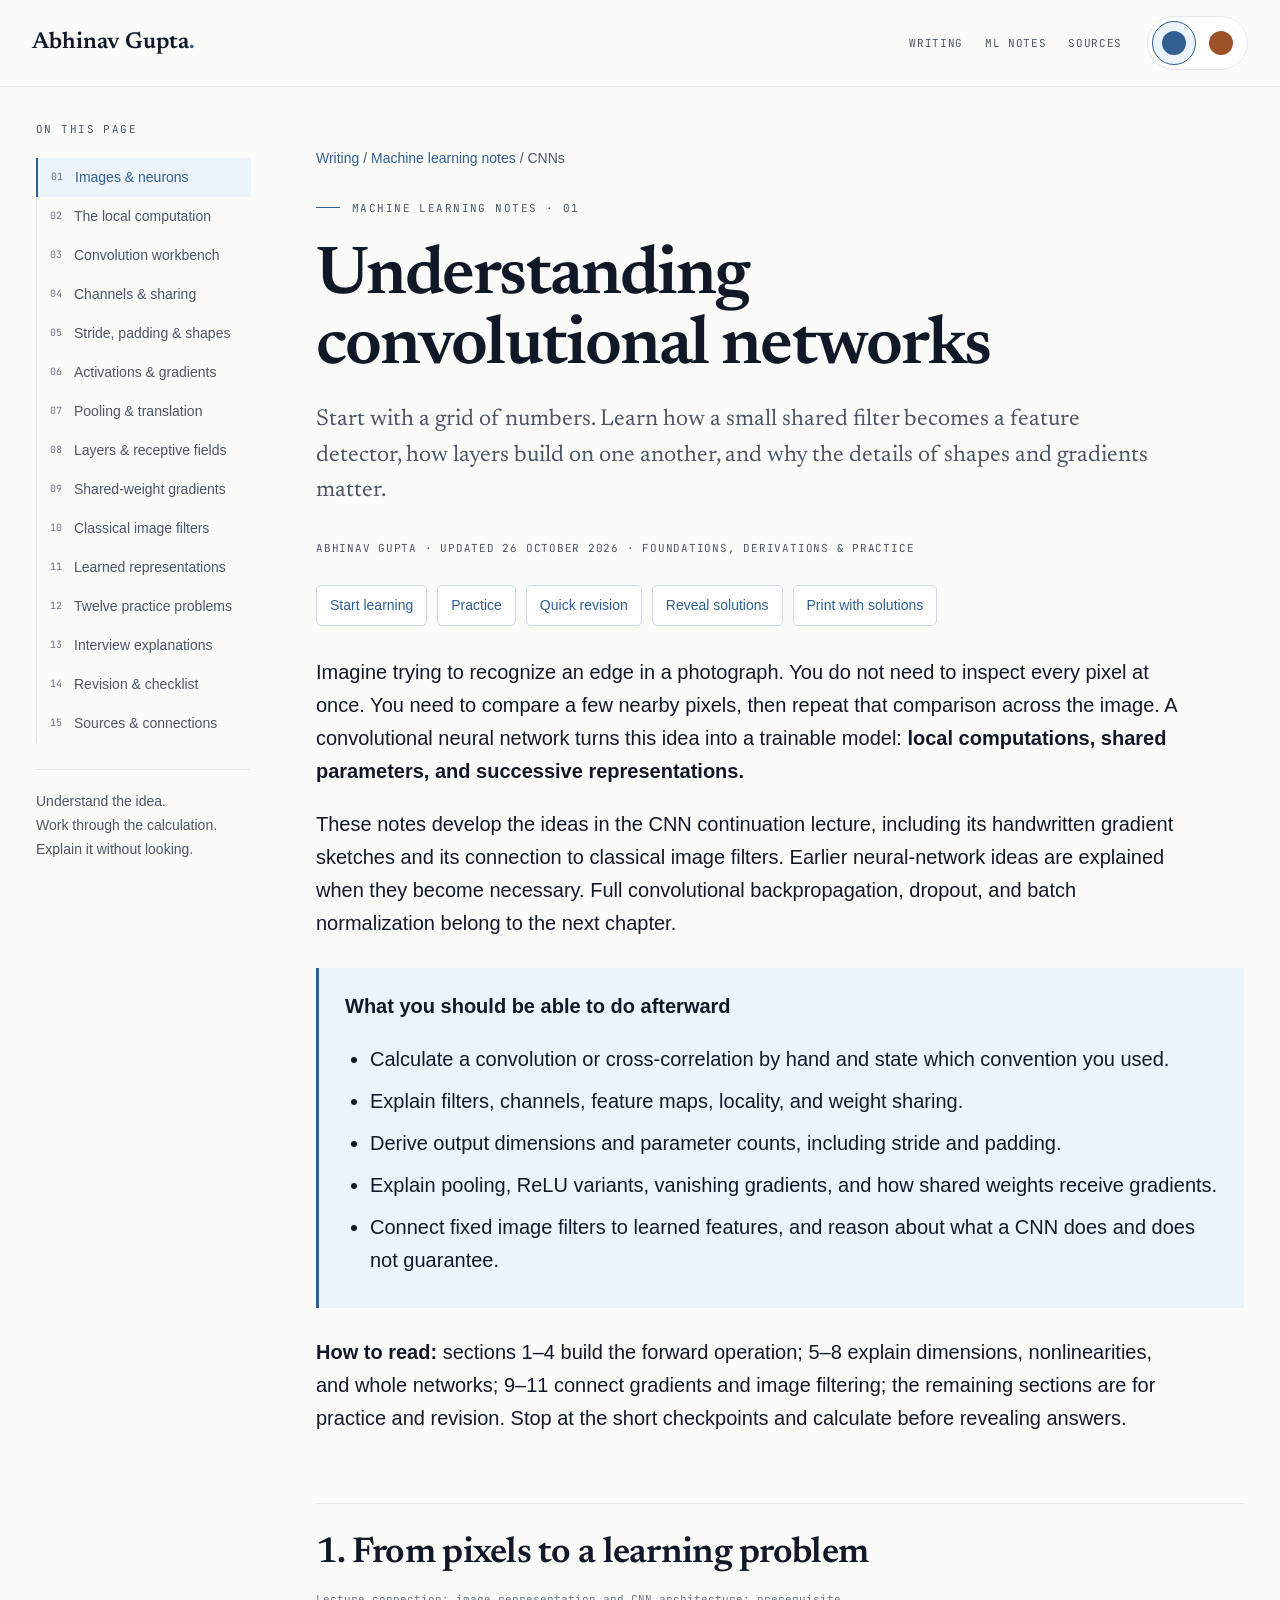
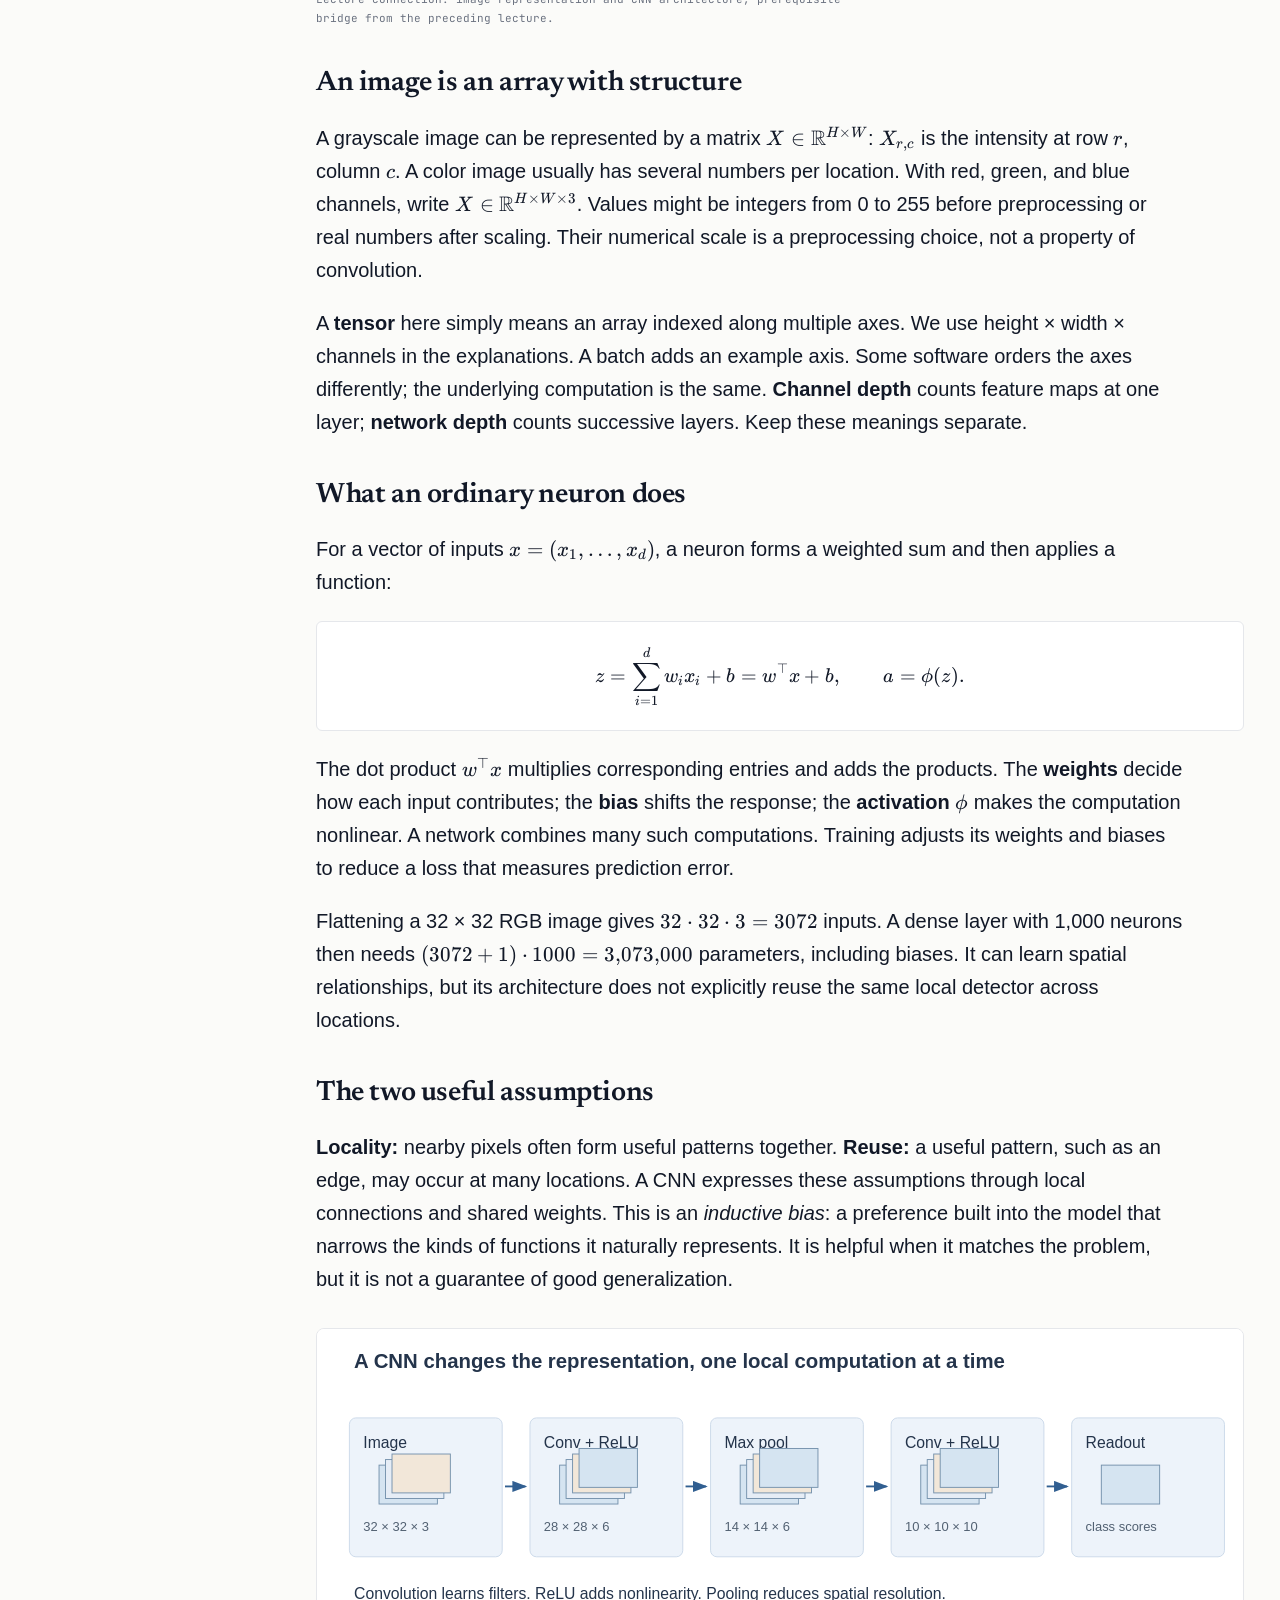
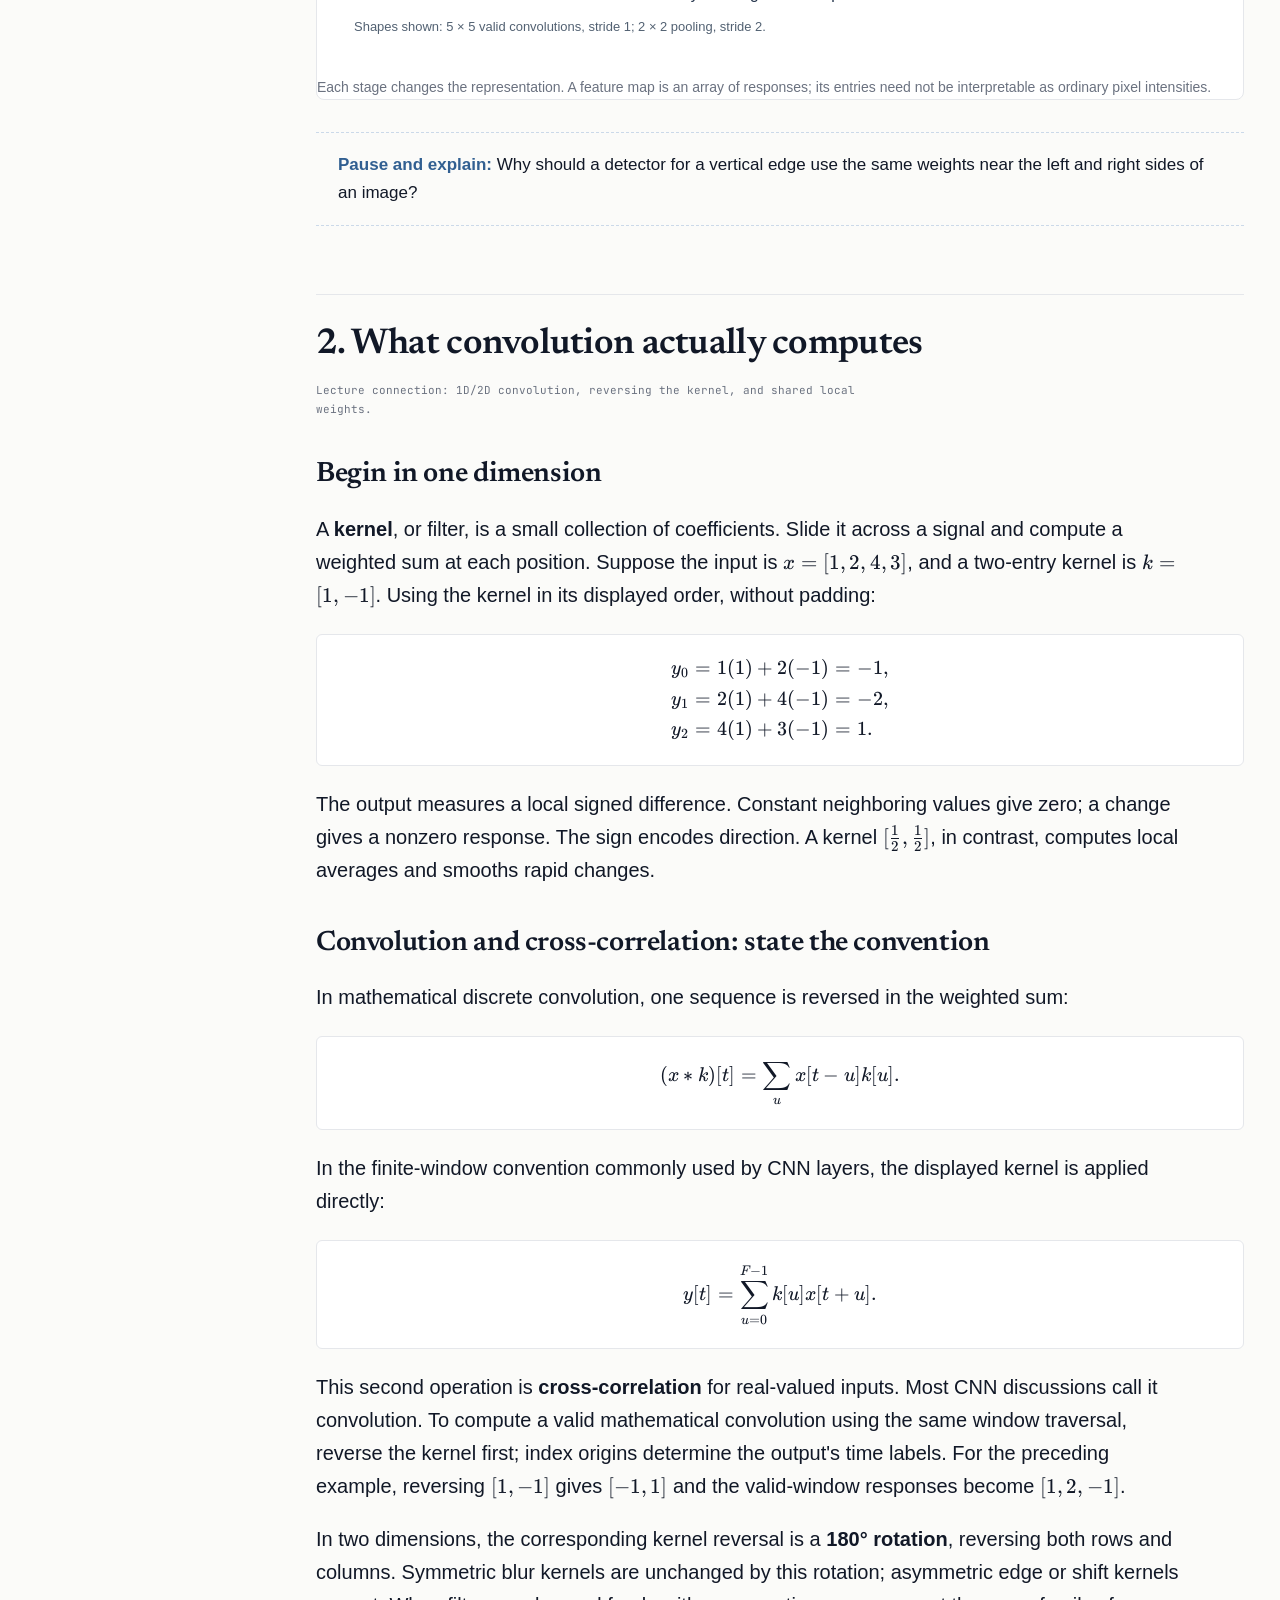
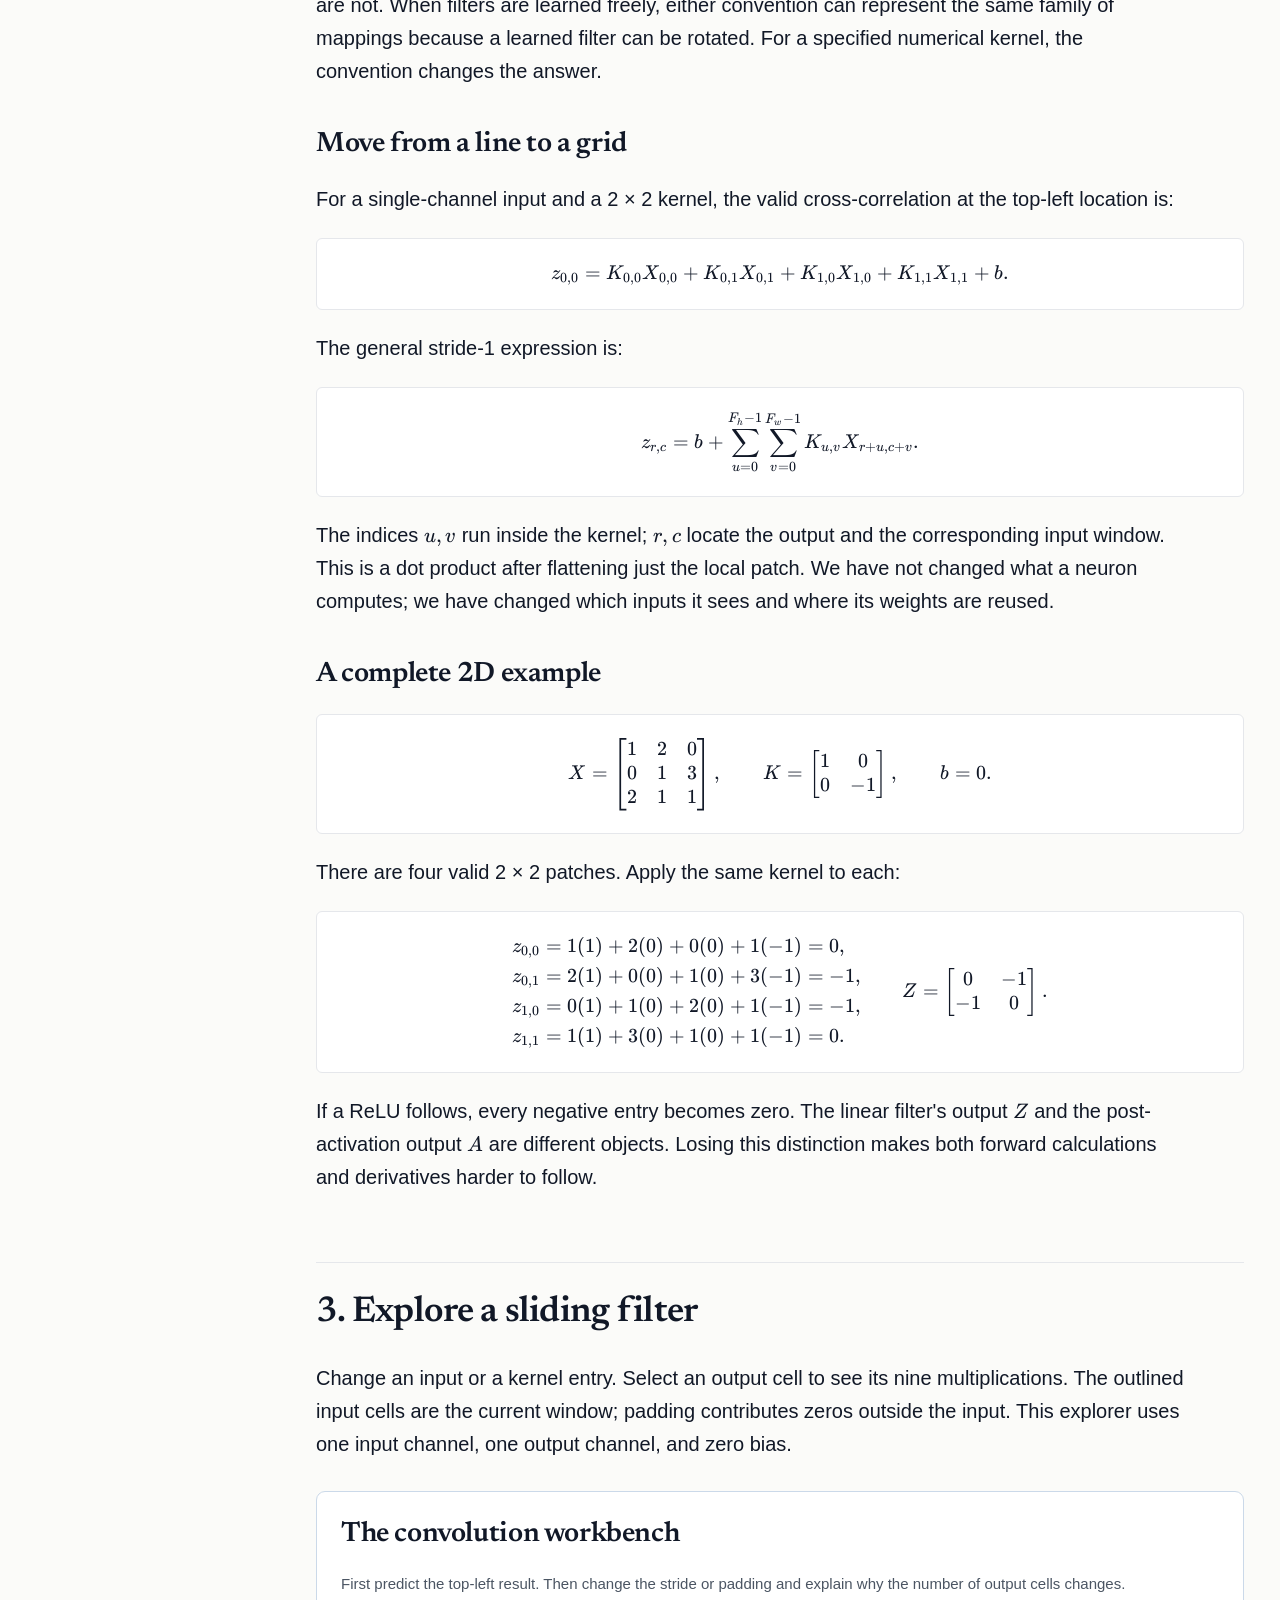
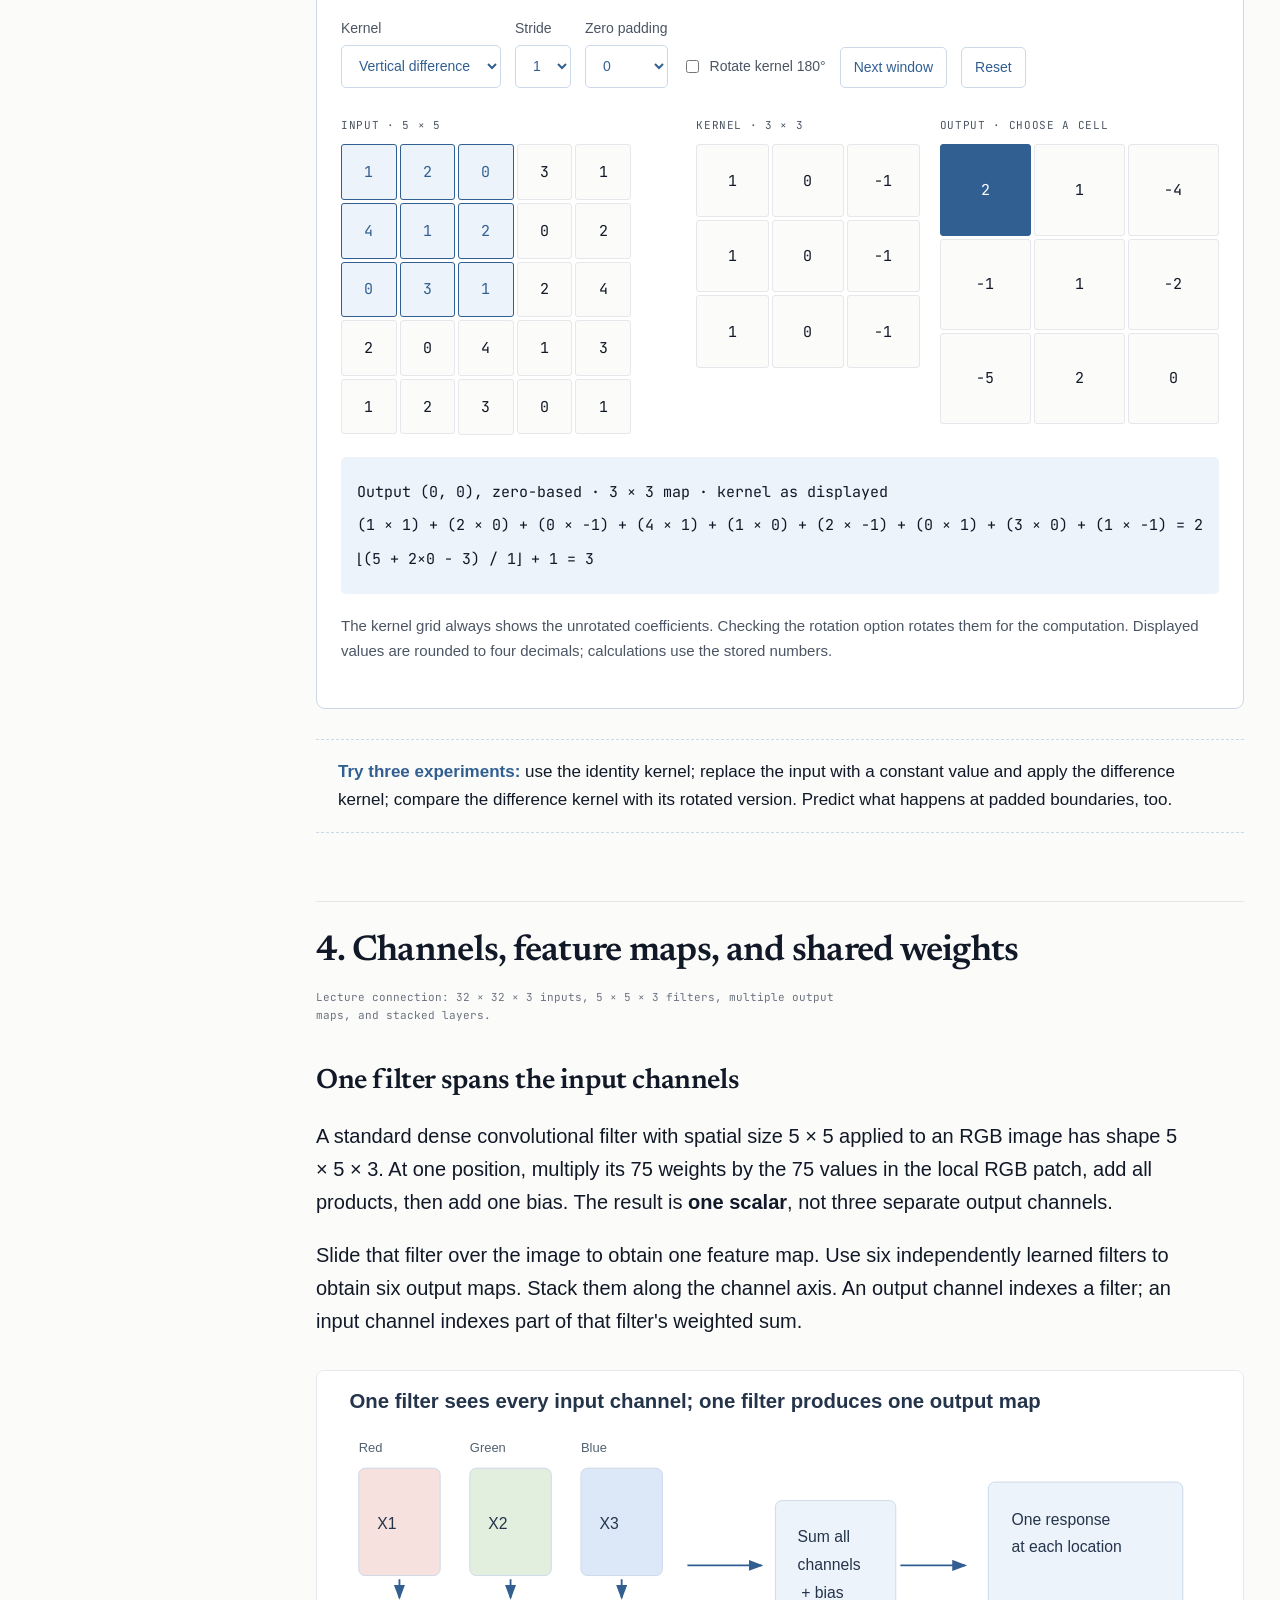
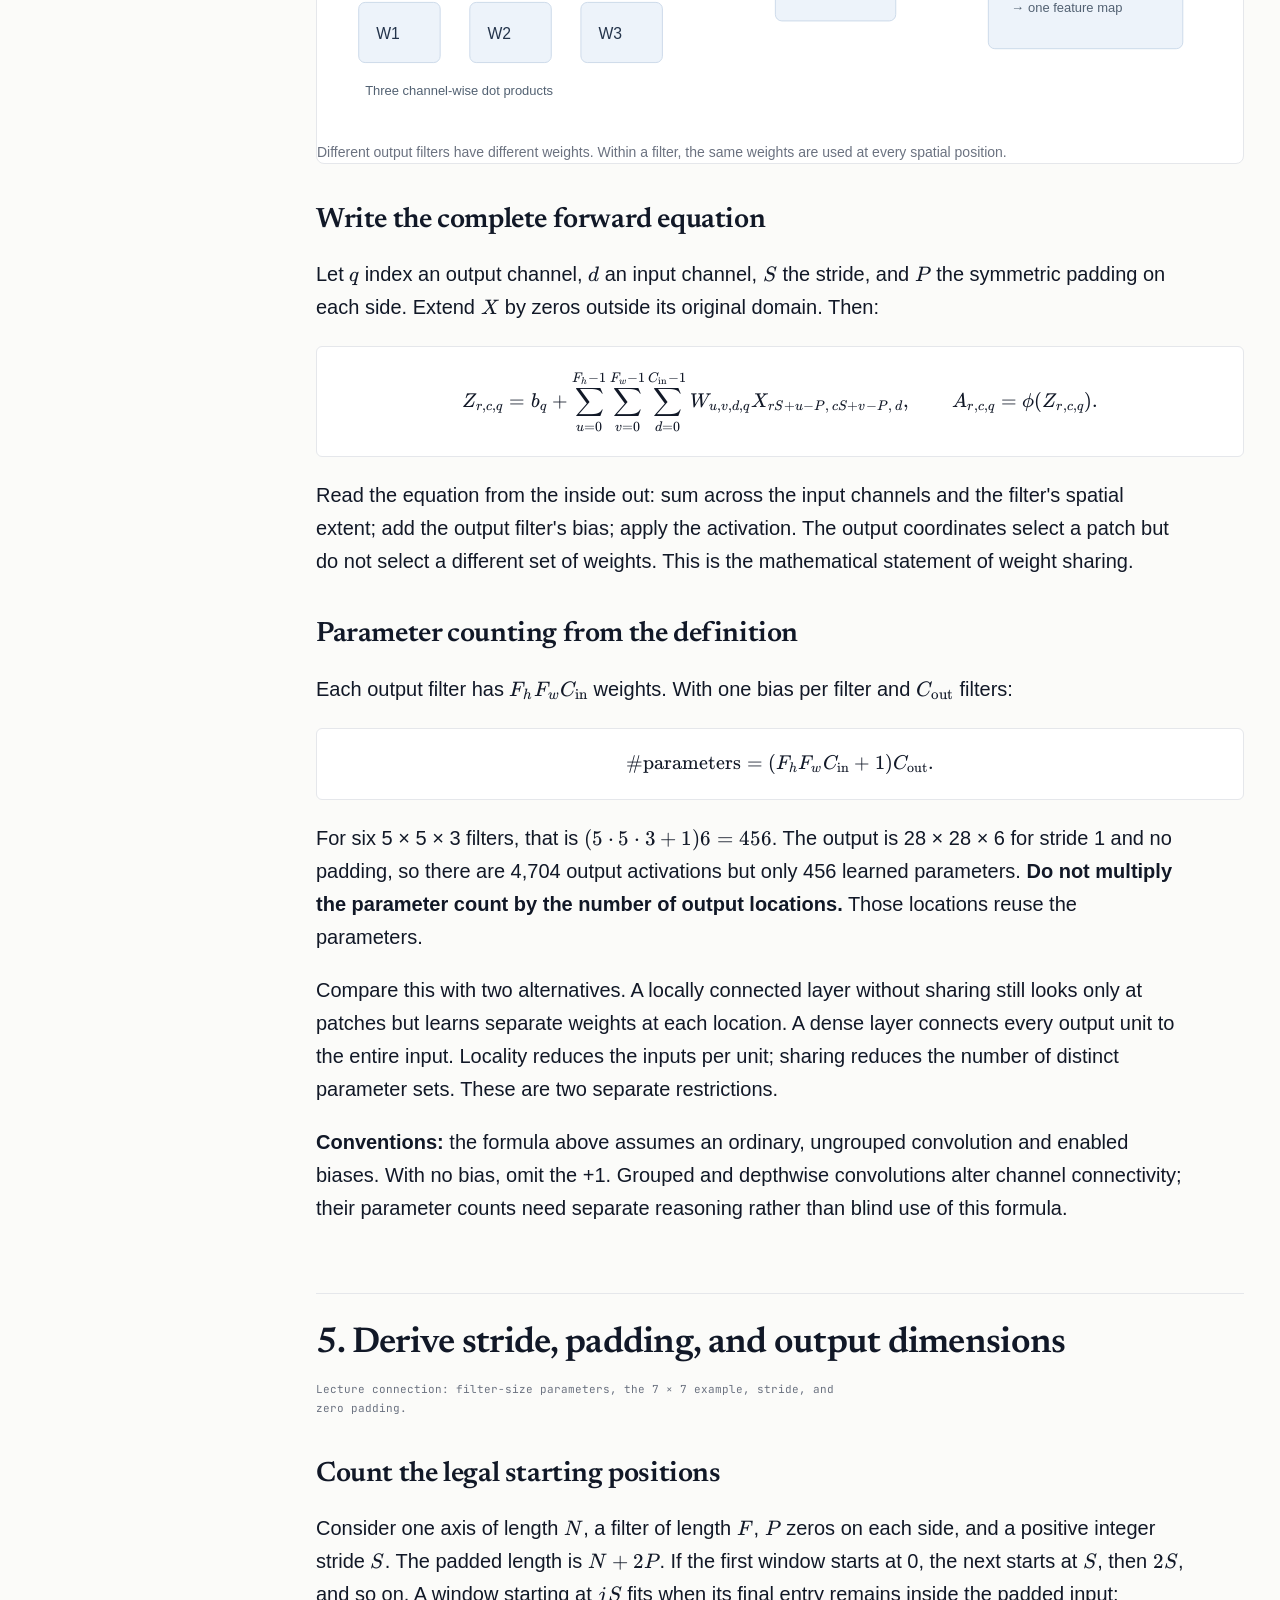
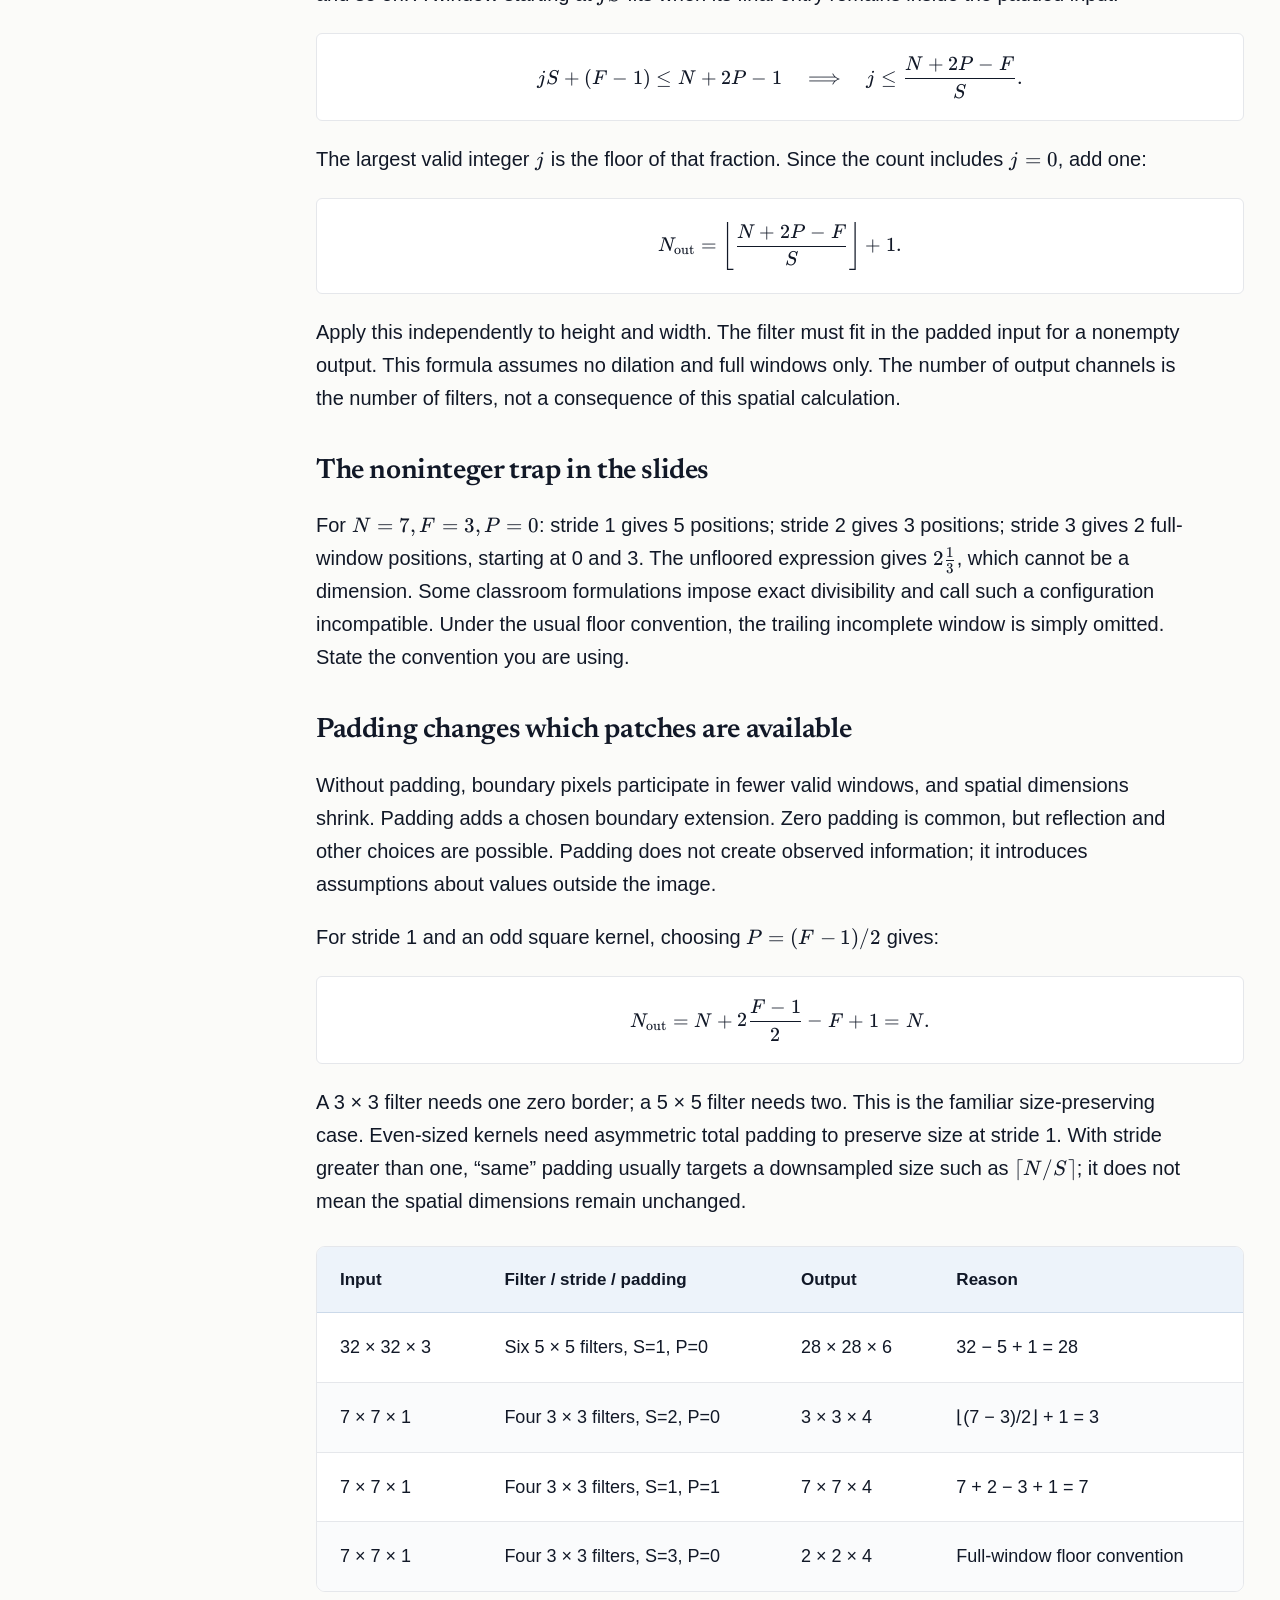
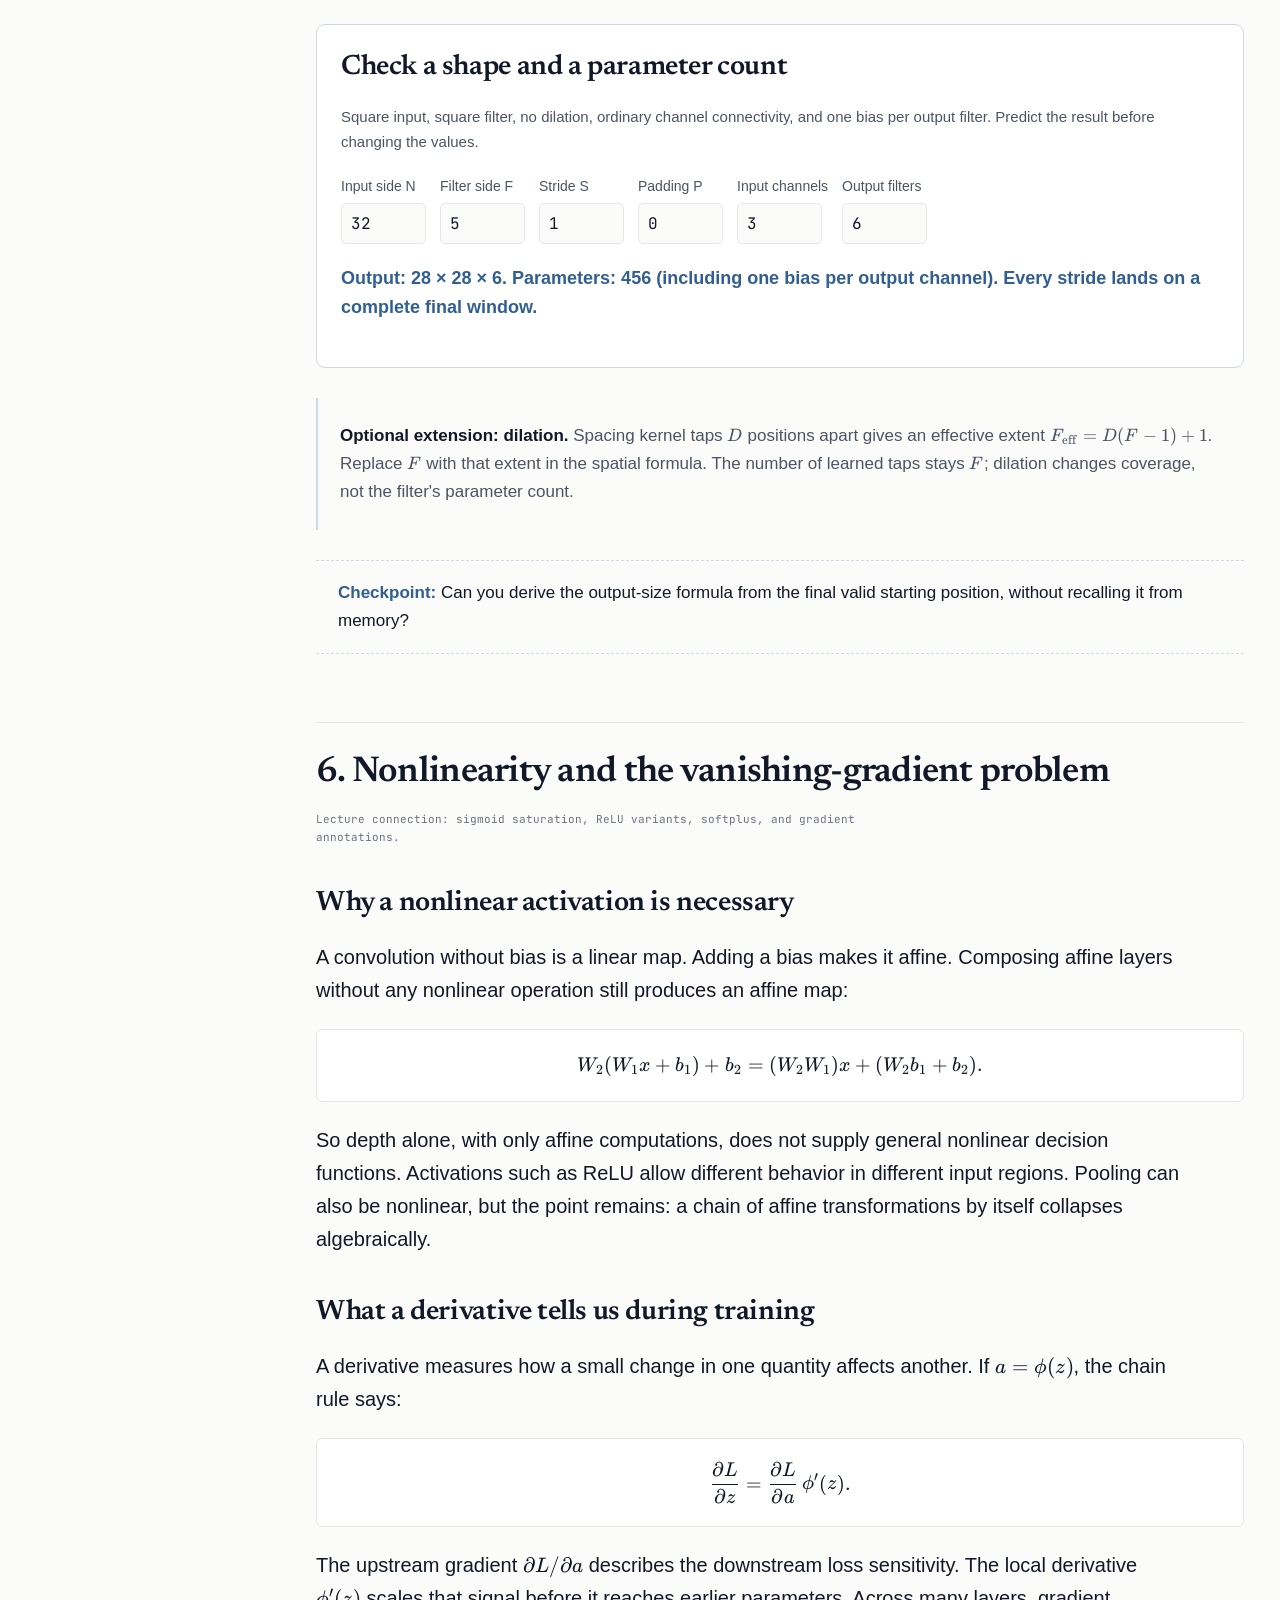
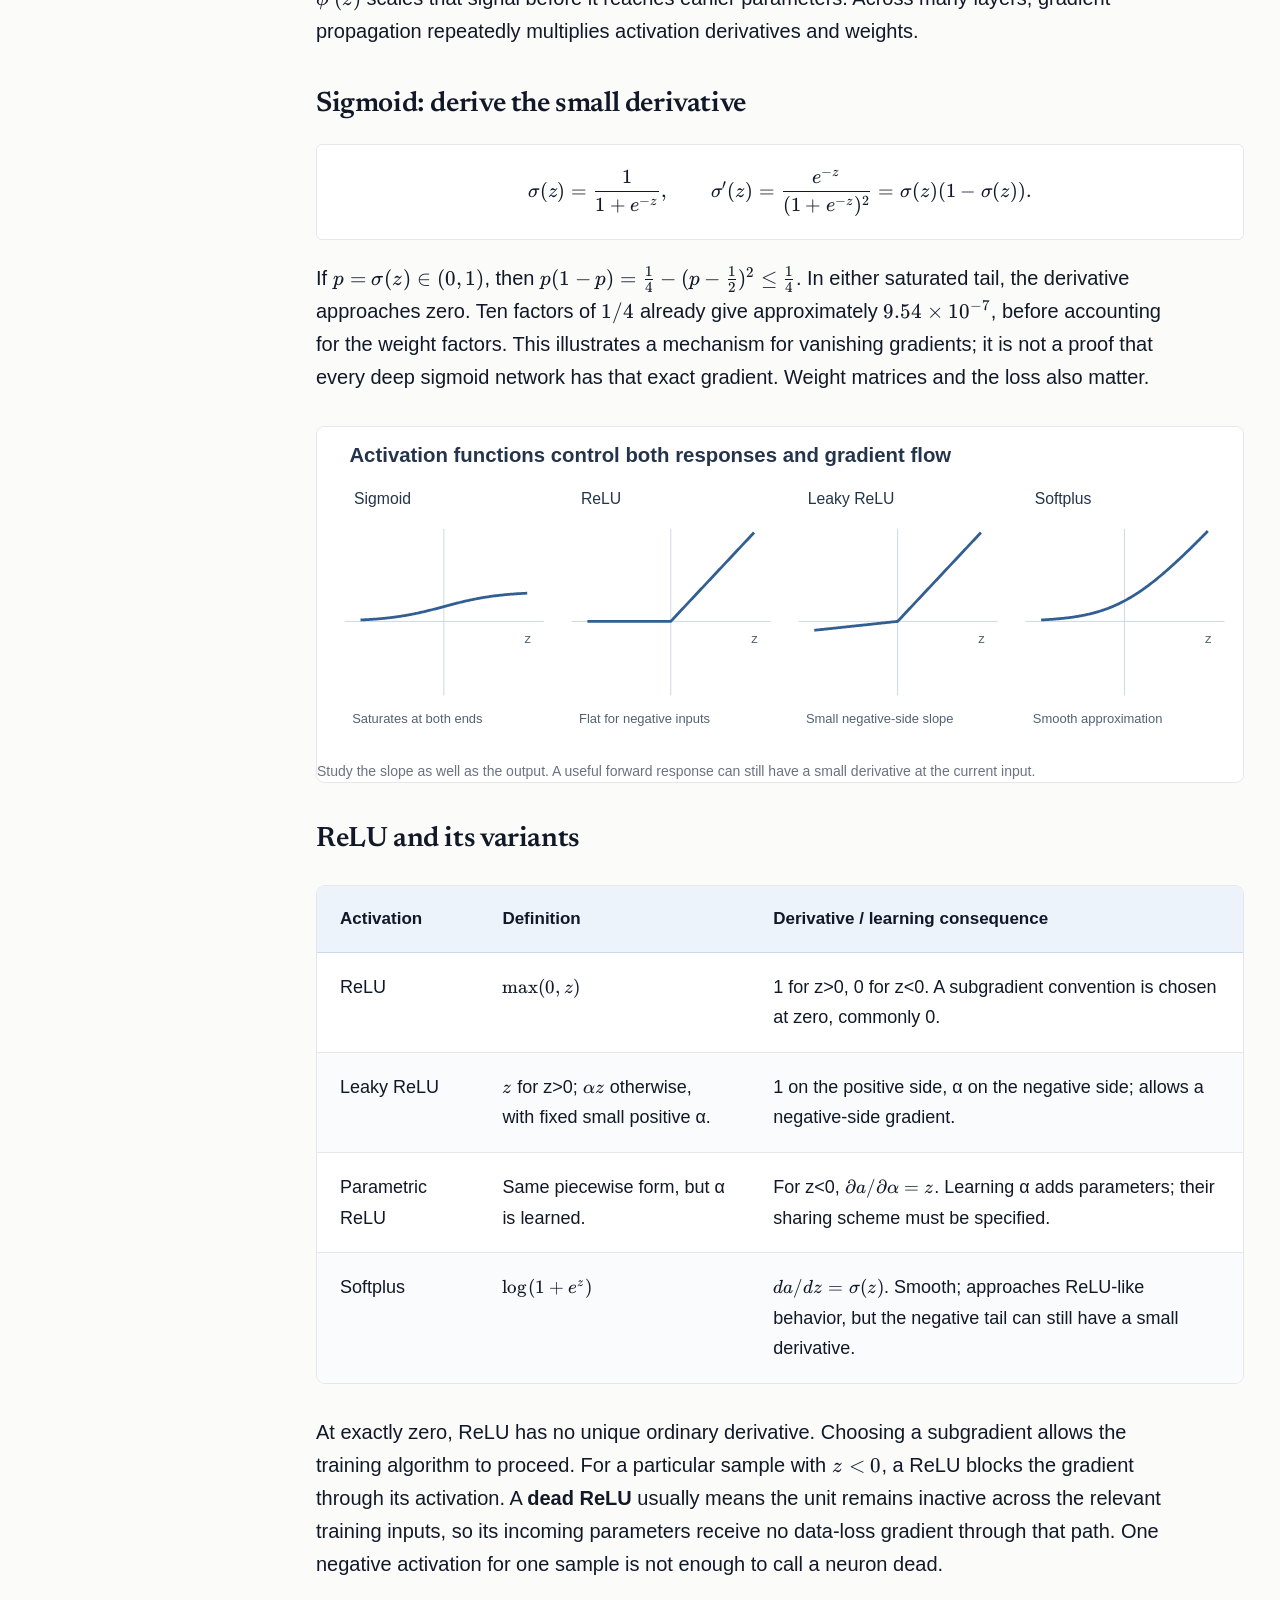
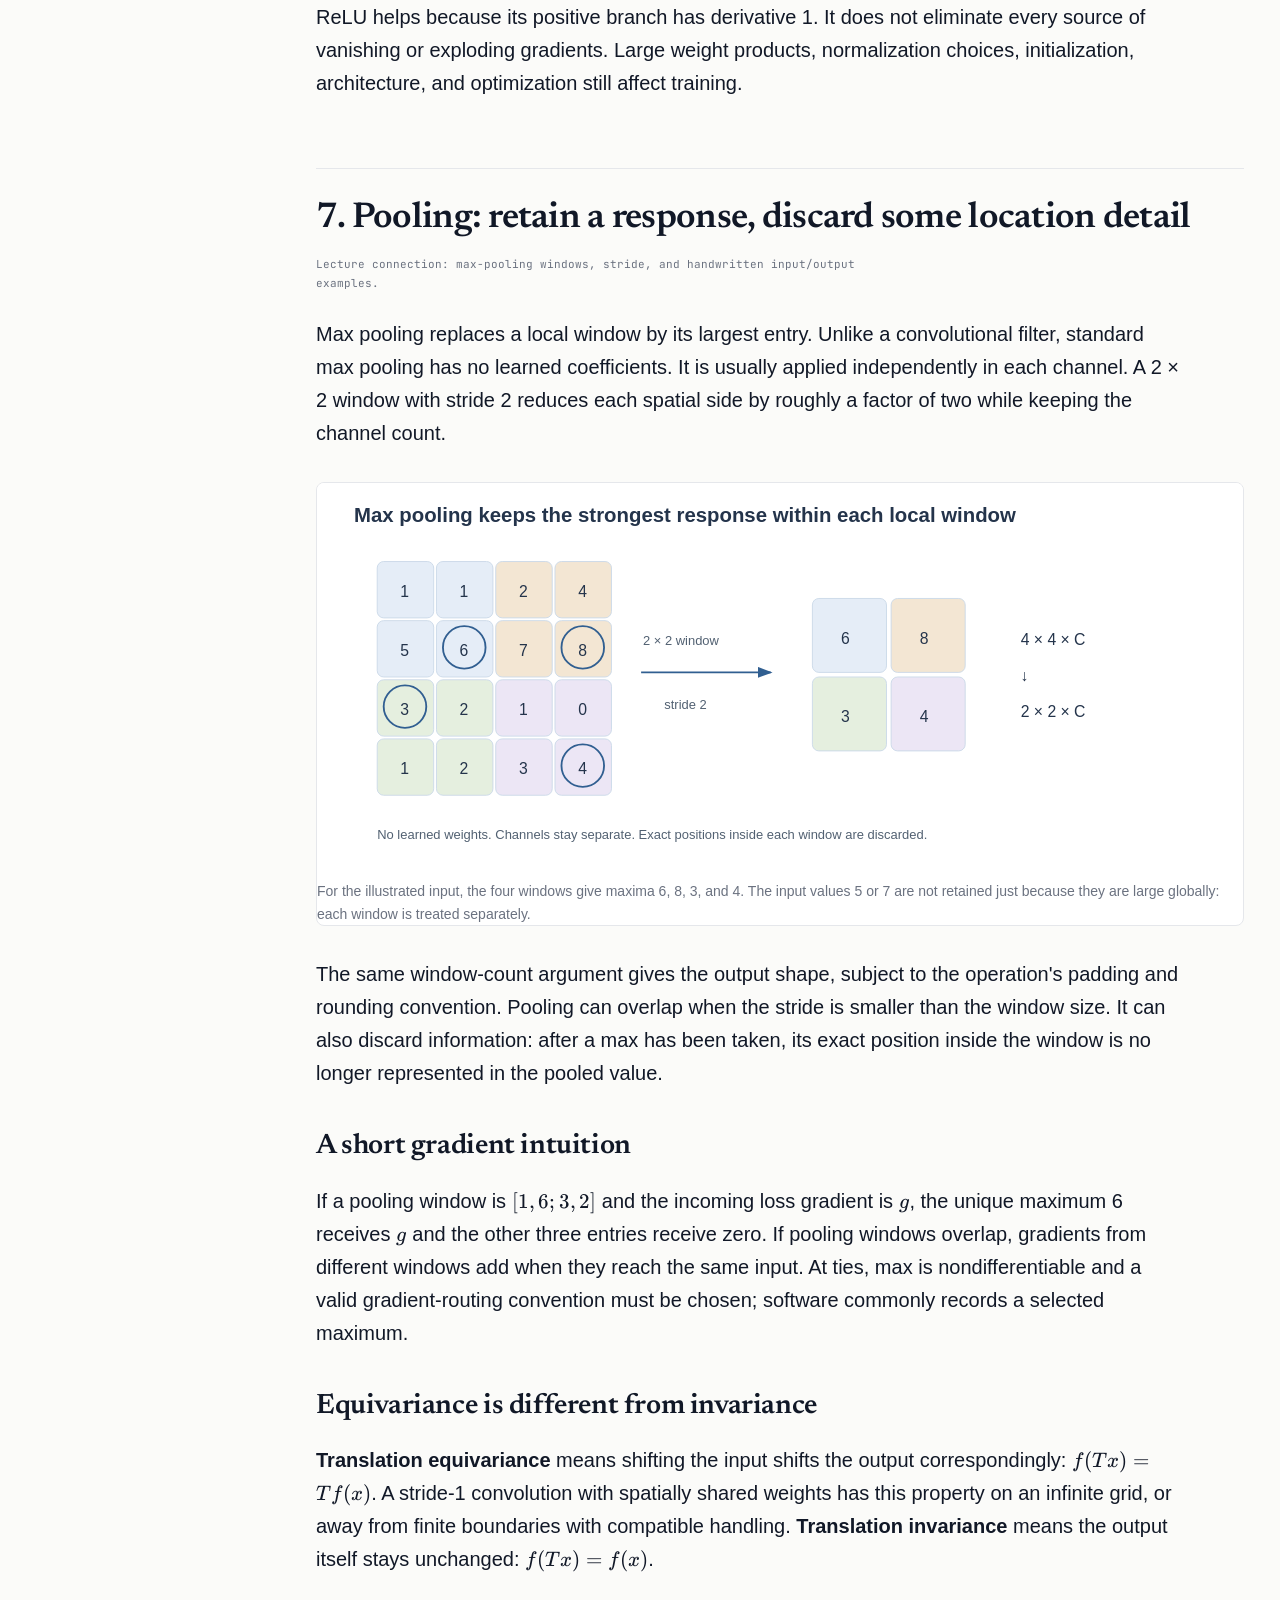
==== writing/cnn-foundations.html @ 3683cb0b "Add foundational ML notes and illustrated CNN chapter" ====
<!doctype html>
<html lang="en" data-accent="blue"><head><meta charset="utf-8"><meta name="viewport" content="width=device-width,initial-scale=1">
<title>Understanding convolutional networks — Abhinav Gupta</title><meta name="description" content="Convolutional networks explained from foundations: intuition, complete calculations, shapes, channels, activations, gradients, image filters, diagrams, and practice."><link rel="canonical" href="https://rgabhi.github.io/writing/cnn-foundations.html"><meta property="og:type" content="article"><meta property="og:title" content="Understanding convolutional networks — Abhinav Gupta"><meta property="og:description" content="Convolutional networks explained from foundations: intuition, complete calculations, shapes, channels, activations, gradients, image filters, diagrams, and practice."><meta property="og:url" content="https://rgabhi.github.io/writing/cnn-foundations.html"><meta name="twitter:card" content="summary"><link rel="icon" href="../assets/portrait.jpg">
<script>try{document.documentElement.dataset.accent=localStorage.getItem('learning-guide-accent')==='orange'?'orange':'blue'}catch{}</script><link rel="stylesheet" href="assets/fonts/fonts.css"><link rel="stylesheet" href="assets/article-notes.css"><link rel="stylesheet" href="assets/ml-notes.css"><link rel="stylesheet" href="assets/vendor/katex/katex.min.css"><script defer src="assets/vendor/katex/katex.min.js"></script><script defer src="assets/vendor/katex/contrib/auto-render.min.js"></script><script defer src="assets/article-guide.js"></script><script defer src="assets/ml-notes.js"></script></head><body>
<a class="skip-link" href="#article">Skip to notes</a>
<header class="topbar"><a class="brand" href="../index.html">Abhinav Gupta<span class="brand-dot">.</span></a><div class="header-tools"><nav class="links" aria-label="Article links"><a href="../index.html#writing">Writing</a><a href="machine-learning.html">ML notes</a><a href="#references">Sources</a></nav><div class="palette-toggle" role="group" aria-label="Article colour palette"><button type="button" data-accent-option="blue" aria-pressed="true" aria-label="Blue palette" title="Blue palette"><span class="palette-dot blue" aria-hidden="true"></span></button><button type="button" data-accent-option="orange" aria-pressed="false" aria-label="Orange palette" title="Orange palette"><span class="palette-dot orange" aria-hidden="true"></span></button></div></div></header><div class="progress" aria-hidden="true"></div>
<div class="layout"><aside class="rail" aria-label="Article navigation"><div class="eyebrow">On this page</div><nav><a href="#images"><span>01</span>Images &amp; neurons</a><a href="#convolution"><span>02</span>The local computation</a><a href="#explorer"><span>03</span>Convolution workbench</a><a href="#channels"><span>04</span>Channels &amp; sharing</a><a href="#shapes"><span>05</span>Stride, padding &amp; shapes</a><a href="#activations"><span>06</span>Activations &amp; gradients</a><a href="#pooling"><span>07</span>Pooling &amp; translation</a><a href="#networks"><span>08</span>Layers &amp; receptive fields</a><a href="#gradients"><span>09</span>Shared-weight gradients</a><a href="#filters"><span>10</span>Classical image filters</a><a href="#features"><span>11</span>Learned representations</a><a href="#practice"><span>12</span>Twelve practice problems</a><a href="#interviews"><span>13</span>Interview explanations</a><a href="#revision"><span>14</span>Revision &amp; checklist</a><a href="#references"><span>15</span>Sources &amp; connections</a></nav><div class="note">Understand the idea.<br>Work through the calculation.<br>Explain it without looking.</div></aside><main id="article"><p class="breadcrumb"><a href="../index.html#writing">Writing</a> / <a href="machine-learning.html">Machine learning notes</a> / CNNs</p>
<div class="eyebrow hero-kicker">Machine learning notes · 01</div>
<h1>Understanding<br>convolutional networks</h1>
<p class="chapter-deck">Start with a grid of numbers. Learn how a small shared filter becomes a feature detector, how layers build on one another, and why the details of shapes and gradients matter.</p>
<div class="chapter-meta">Abhinav Gupta · Updated 26 October 2026 · Foundations, derivations &amp; practice</div>
<div class="chapter-tools"><a href="#learning-goals">Start learning</a><a href="#practice">Practice</a><a href="#revision">Quick revision</a><button type="button" data-toggle-solutions>Reveal solutions</button><button type="button" data-print>Print with solutions</button></div>
<a class="resume-link" data-resume hidden></a>
<p>Imagine trying to recognize an edge in a photograph. You do not need to inspect every pixel at once. You need to compare a few nearby pixels, then repeat that comparison across the image. A convolutional neural network turns this idea into a trainable model: <strong>local computations, shared parameters, and successive representations.</strong></p>
<p>These notes develop the ideas in the CNN continuation lecture, including its handwritten gradient sketches and its connection to classical image filters. Earlier neural-network ideas are explained when they become necessary. Full convolutional backpropagation, dropout, and batch normalization belong to the next chapter.</p>
<div class="learning-goals" id="learning-goals"><p><strong>What you should be able to do afterward</strong></p><ul><li>Calculate a convolution or cross-correlation by hand and state which convention you used.</li><li>Explain filters, channels, feature maps, locality, and weight sharing.</li><li>Derive output dimensions and parameter counts, including stride and padding.</li><li>Explain pooling, ReLU variants, vanishing gradients, and how shared weights receive gradients.</li><li>Connect fixed image filters to learned features, and reason about what a CNN does and does not guarantee.</li></ul></div>
<p><strong>How to read:</strong> sections 1–4 build the forward operation; 5–8 explain dimensions, nonlinearities, and whole networks; 9–11 connect gradients and image filtering; the remaining sections are for practice and revision. Stop at the short checkpoints and calculate before revealing answers.</p>
<details class="mobile-contents"><summary>Contents · choose a section</summary><nav aria-label="Chapter contents"><ul><li><a href="#images">01 · Images &amp; neurons</a></li><li><a href="#convolution">02 · The local computation</a></li><li><a href="#explorer">03 · Convolution workbench</a></li><li><a href="#channels">04 · Channels &amp; sharing</a></li><li><a href="#shapes">05 · Stride, padding &amp; shapes</a></li><li><a href="#activations">06 · Activations &amp; gradients</a></li><li><a href="#pooling">07 · Pooling &amp; translation</a></li><li><a href="#networks">08 · Layers &amp; receptive fields</a></li><li><a href="#gradients">09 · Shared-weight gradients</a></li><li><a href="#filters">10 · Classical image filters</a></li><li><a href="#features">11 · Learned representations</a></li><li><a href="#practice">12 · Twelve practice problems</a></li><li><a href="#interviews">13 · Interview explanations</a></li><li><a href="#revision">14 · Revision &amp; checklist</a></li><li><a href="#references">15 · Sources &amp; connections</a></li></ul></nav></details>

<h2 id="images">1. From pixels to a learning problem</h2>
<p class="section-source">Lecture connection: image representation and CNN architecture; prerequisite bridge from the preceding lecture.</p>
<h3>An image is an array with structure</h3>
<p>A grayscale image can be represented by a matrix \(X\in\mathbb R^{H\times W}\): \(X_{r,c}\) is the intensity at row \(r\), column \(c\). A color image usually has several numbers per location. With red, green, and blue channels, write \(X\in\mathbb R^{H\times W\times 3}\). Values might be integers from 0 to 255 before preprocessing or real numbers after scaling. Their numerical scale is a preprocessing choice, not a property of convolution.</p>
<p>A <strong>tensor</strong> here simply means an array indexed along multiple axes. We use height × width × channels in the explanations. A batch adds an example axis. Some software orders the axes differently; the underlying computation is the same. <strong>Channel depth</strong> counts feature maps at one layer; <strong>network depth</strong> counts successive layers. Keep these meanings separate.</p>
<h3>What an ordinary neuron does</h3>
<p>For a vector of inputs \(x=(x_1,\ldots,x_d)\), a neuron forms a weighted sum and then applies a function:</p>
<div class="math-block">\[z=\sum_{i=1}^{d}w_i x_i+b=w^\top x+b,\qquad a=\phi(z).\]</div>
<p>The dot product \(w^\top x\) multiplies corresponding entries and adds the products. The <strong>weights</strong> decide how each input contributes; the <strong>bias</strong> shifts the response; the <strong>activation</strong> \(\phi\) makes the computation nonlinear. A network combines many such computations. Training adjusts its weights and biases to reduce a loss that measures prediction error.</p>
<p>Flattening a 32 × 32 RGB image gives \(32\cdot32\cdot3=3072\) inputs. A dense layer with 1,000 neurons then needs \((3072+1)\cdot1000=3{,}073{,}000\) parameters, including biases. It can learn spatial relationships, but its architecture does not explicitly reuse the same local detector across locations.</p>
<h3>The two useful assumptions</h3>
<p><strong>Locality:</strong> nearby pixels often form useful patterns together. <strong>Reuse:</strong> a useful pattern, such as an edge, may occur at many locations. A CNN expresses these assumptions through local connections and shared weights. This is an <em>inductive bias</em>: a preference built into the model that narrows the kinds of functions it naturally represents. It is helpful when it matches the problem, but it is not a guarantee of good generalization.</p>
<figure class="figure-frame"><a href="assets/ml-notes/architecture.svg" target="_blank" rel="noopener" aria-label="Open diagram at full size"><img src="assets/ml-notes/architecture.svg" width="1000" height="365" alt="A CNN transforms a 32 by 32 RGB image into feature maps, pooled maps, and class scores."></a><figcaption>Each stage changes the representation. A feature map is an array of responses; its entries need not be interpretable as ordinary pixel intensities.</figcaption></figure>
<div class="stop-point"><strong>Pause and explain:</strong> Why should a detector for a vertical edge use the same weights near the left and right sides of an image?</div>

<h2 id="convolution">2. What convolution actually computes</h2>
<p class="section-source">Lecture connection: 1D/2D convolution, reversing the kernel, and shared local weights.</p>
<h3>Begin in one dimension</h3>
<p>A <strong>kernel</strong>, or filter, is a small collection of coefficients. Slide it across a signal and compute a weighted sum at each position. Suppose the input is \(x=[1,2,4,3]\), and a two-entry kernel is \(k=[1,-1]\). Using the kernel in its displayed order, without padding:</p>
<div class="math-block">\[\begin{aligned}y_0&=1(1)+2(-1)=-1,\\y_1&=2(1)+4(-1)=-2,\\y_2&=4(1)+3(-1)=1.\end{aligned}\]</div>
<p>The output measures a local signed difference. Constant neighboring values give zero; a change gives a nonzero response. The sign encodes direction. A kernel \([\tfrac12,\tfrac12]\), in contrast, computes local averages and smooths rapid changes.</p>
<h3>Convolution and cross-correlation: state the convention</h3>
<p>In mathematical discrete convolution, one sequence is reversed in the weighted sum:</p>
<div class="math-block">\[(x*k)[t]=\sum_u x[t-u]k[u].\]</div>
<p>In the finite-window convention commonly used by CNN layers, the displayed kernel is applied directly:</p>
<div class="math-block">\[y[t]=\sum_{u=0}^{F-1}k[u]x[t+u].\]</div>
<p>This second operation is <strong>cross-correlation</strong> for real-valued inputs. Most CNN discussions call it convolution. To compute a valid mathematical convolution using the same window traversal, reverse the kernel first; index origins determine the output's time labels. For the preceding example, reversing \([1,-1]\) gives \([-1,1]\) and the valid-window responses become \([1,2,-1]\).</p>
<p>In two dimensions, the corresponding kernel reversal is a <strong>180° rotation</strong>, reversing both rows and columns. Symmetric blur kernels are unchanged by this rotation; asymmetric edge or shift kernels are not. When filters are learned freely, either convention can represent the same family of mappings because a learned filter can be rotated. For a specified numerical kernel, the convention changes the answer.</p>
<h3>Move from a line to a grid</h3>
<p>For a single-channel input and a 2 × 2 kernel, the valid cross-correlation at the top-left location is:</p>
<div class="math-block">\[z_{0,0}=K_{0,0}X_{0,0}+K_{0,1}X_{0,1}+K_{1,0}X_{1,0}+K_{1,1}X_{1,1}+b.\]</div>
<p>The general stride-1 expression is:</p>
<div class="math-block">\[z_{r,c}=b+\sum_{u=0}^{F_h-1}\sum_{v=0}^{F_w-1}K_{u,v}X_{r+u,c+v}.\]</div>
<p>The indices \(u,v\) run inside the kernel; \(r,c\) locate the output and the corresponding input window. This is a dot product after flattening just the local patch. We have not changed what a neuron computes; we have changed which inputs it sees and where its weights are reused.</p>
<h3>A complete 2D example</h3>
<div class="math-block">\[X=\begin{bmatrix}1&2&0\\0&1&3\\2&1&1\end{bmatrix},\qquad K=\begin{bmatrix}1&0\\0&-1\end{bmatrix},\qquad b=0.\]</div>
<p>There are four valid 2 × 2 patches. Apply the same kernel to each:</p>
<div class="math-block">\[\begin{aligned}z_{0,0}&=1(1)+2(0)+0(0)+1(-1)=0,\\z_{0,1}&=2(1)+0(0)+1(0)+3(-1)=-1,\\z_{1,0}&=0(1)+1(0)+2(0)+1(-1)=-1,\\z_{1,1}&=1(1)+3(0)+1(0)+1(-1)=0.\end{aligned}\qquad Z=\begin{bmatrix}0&-1\\-1&0\end{bmatrix}.\]</div>
<p>If a ReLU follows, every negative entry becomes zero. The linear filter's output \(Z\) and the post-activation output \(A\) are different objects. Losing this distinction makes both forward calculations and derivatives harder to follow.</p>

<h2 id="explorer">3. Explore a sliding filter</h2>
<p>Change an input or a kernel entry. Select an output cell to see its nine multiplications. The outlined input cells are the current window; padding contributes zeros outside the input. This explorer uses one input channel, one output channel, and zero bias.</p>
<div class="lab" id="convolution-lab"><h3>The convolution workbench</h3><p class="lab-help">First predict the top-left result. Then change the stride or padding and explain why the number of output cells changes.</p><div class="lab-controls"><label>Kernel<select id="lab-preset"><option value="edge">Vertical difference</option><option value="identity">Identity</option><option value="blur">Average / blur</option><option value="sharpen">Sharpen</option><option value="custom">Custom</option></select></label><label>Stride<select id="lab-stride"><option>1</option><option>2</option></select></label><label>Zero padding<select id="lab-padding"><option>0</option><option>1</option></select></label><label class="checkbox"><input type="checkbox" id="lab-flip">Rotate kernel 180°</label><button type="button" id="lab-next">Next window</button><button type="button" id="lab-reset">Reset</button></div><div class="lab-grids"><div><p class="grid-label">Input · 5 × 5</p><div class="number-grid" id="input-grid"></div></div><div><p class="grid-label">Kernel · 3 × 3</p><div class="number-grid" id="kernel-grid"></div></div><div><p class="grid-label">Output · choose a cell</p><div class="number-grid" id="output-grid"></div></div></div><div class="lab-result" aria-live="polite" aria-atomic="true"><p id="lab-window"></p><p id="lab-calculation"></p><p id="lab-shape"></p></div><p class="lab-help">The kernel grid always shows the unrotated coefficients. Checking the rotation option rotates them for the computation. Displayed values are rounded to four decimals; calculations use the stored numbers.</p><noscript><p>Enable JavaScript for the explorer. The preceding fully worked example remains available without it.</p></noscript></div>
<div class="stop-point"><strong>Try three experiments:</strong> use the identity kernel; replace the input with a constant value and apply the difference kernel; compare the difference kernel with its rotated version. Predict what happens at padded boundaries, too.</div>

<h2 id="channels">4. Channels, feature maps, and shared weights</h2>
<p class="section-source">Lecture connection: 32 × 32 × 3 inputs, 5 × 5 × 3 filters, multiple output maps, and stacked layers.</p>
<h3>One filter spans the input channels</h3>
<p>A standard dense convolutional filter with spatial size 5 × 5 applied to an RGB image has shape 5 × 5 × 3. At one position, multiply its 75 weights by the 75 values in the local RGB patch, add all products, then add one bias. The result is <strong>one scalar</strong>, not three separate output channels.</p>
<p>Slide that filter over the image to obtain one feature map. Use six independently learned filters to obtain six output maps. Stack them along the channel axis. An output channel indexes a filter; an input channel indexes part of that filter's weighted sum.</p>
<figure class="figure-frame"><a href="assets/ml-notes/channels.svg" target="_blank" rel="noopener" aria-label="Open diagram at full size"><img src="assets/ml-notes/channels.svg" width="1000" height="390" loading="lazy" alt="Three channel-wise dot products are added with a bias to produce one output map."></a><figcaption>Different output filters have different weights. Within a filter, the same weights are used at every spatial position.</figcaption></figure>
<h3>Write the complete forward equation</h3>
<p>Let \(q\) index an output channel, \(d\) an input channel, \(S\) the stride, and \(P\) the symmetric padding on each side. Extend \(X\) by zeros outside its original domain. Then:</p>
<div class="math-block">\[Z_{r,c,q}=b_q+\sum_{u=0}^{F_h-1}\sum_{v=0}^{F_w-1}\sum_{d=0}^{C_{\mathrm{in}}-1}W_{u,v,d,q}X_{rS+u-P,\,cS+v-P,\,d},\qquad A_{r,c,q}=\phi(Z_{r,c,q}).\]</div>
<p>Read the equation from the inside out: sum across the input channels and the filter's spatial extent; add the output filter's bias; apply the activation. The output coordinates select a patch but do not select a different set of weights. This is the mathematical statement of weight sharing.</p>
<h3>Parameter counting from the definition</h3>
<p>Each output filter has \(F_hF_wC_{\mathrm{in}}\) weights. With one bias per filter and \(C_{\mathrm{out}}\) filters:</p>
<div class="math-block">\[\#\text{parameters}=(F_hF_wC_{\mathrm{in}}+1)C_{\mathrm{out}}.\]</div>
<p>For six 5 × 5 × 3 filters, that is \((5\cdot5\cdot3+1)6=456\). The output is 28 × 28 × 6 for stride 1 and no padding, so there are 4,704 output activations but only 456 learned parameters. <strong>Do not multiply the parameter count by the number of output locations.</strong> Those locations reuse the parameters.</p>
<p>Compare this with two alternatives. A locally connected layer without sharing still looks only at patches but learns separate weights at each location. A dense layer connects every output unit to the entire input. Locality reduces the inputs per unit; sharing reduces the number of distinct parameter sets. These are two separate restrictions.</p>
<p><strong>Conventions:</strong> the formula above assumes an ordinary, ungrouped convolution and enabled biases. With no bias, omit the +1. Grouped and depthwise convolutions alter channel connectivity; their parameter counts need separate reasoning rather than blind use of this formula.</p>

<h2 id="shapes">5. Derive stride, padding, and output dimensions</h2>
<p class="section-source">Lecture connection: filter-size parameters, the 7 × 7 example, stride, and zero padding.</p>
<h3>Count the legal starting positions</h3>
<p>Consider one axis of length \(N\), a filter of length \(F\), \(P\) zeros on each side, and a positive integer stride \(S\). The padded length is \(N+2P\). If the first window starts at 0, the next starts at \(S\), then \(2S\), and so on. A window starting at \(jS\) fits when its final entry remains inside the padded input:</p>
<div class="math-block">\[jS+(F-1)\le N+2P-1\quad\Longrightarrow\quad j\le\frac{N+2P-F}{S}.\]</div>
<p>The largest valid integer \(j\) is the floor of that fraction. Since the count includes \(j=0\), add one:</p>
<div class="math-block">\[N_{\mathrm{out}}=\left\lfloor\frac{N+2P-F}{S}\right\rfloor+1.\]</div>
<p>Apply this independently to height and width. The filter must fit in the padded input for a nonempty output. This formula assumes no dilation and full windows only. The number of output channels is the number of filters, not a consequence of this spatial calculation.</p>
<h3>The noninteger trap in the slides</h3>
<p>For \(N=7,F=3,P=0\): stride 1 gives 5 positions; stride 2 gives 3 positions; stride 3 gives 2 full-window positions, starting at 0 and 3. The unfloored expression gives \(2\tfrac13\), which cannot be a dimension. Some classroom formulations impose exact divisibility and call such a configuration incompatible. Under the usual floor convention, the trailing incomplete window is simply omitted. State the convention you are using.</p>
<h3>Padding changes which patches are available</h3>
<p>Without padding, boundary pixels participate in fewer valid windows, and spatial dimensions shrink. Padding adds a chosen boundary extension. Zero padding is common, but reflection and other choices are possible. Padding does not create observed information; it introduces assumptions about values outside the image.</p>
<p>For stride 1 and an odd square kernel, choosing \(P=(F-1)/2\) gives:</p>
<div class="math-block">\[N_{\mathrm{out}}=N+2\frac{F-1}{2}-F+1=N.\]</div>
<p>A 3 × 3 filter needs one zero border; a 5 × 5 filter needs two. This is the familiar size-preserving case. Even-sized kernels need asymmetric total padding to preserve size at stride 1. With stride greater than one, “same” padding usually targets a downsampled size such as \(\lceil N/S\rceil\); it does not mean the spatial dimensions remain unchanged.</p>
<div class="table-scroll" tabindex="0"><table><thead><tr><th>Input</th><th>Filter / stride / padding</th><th>Output</th><th>Reason</th></tr></thead><tbody><tr><td>32 × 32 × 3</td><td>Six 5 × 5 filters, S=1, P=0</td><td>28 × 28 × 6</td><td>32 − 5 + 1 = 28</td></tr><tr><td>7 × 7 × 1</td><td>Four 3 × 3 filters, S=2, P=0</td><td>3 × 3 × 4</td><td>⌊(7 − 3)/2⌋ + 1 = 3</td></tr><tr><td>7 × 7 × 1</td><td>Four 3 × 3 filters, S=1, P=1</td><td>7 × 7 × 4</td><td>7 + 2 − 3 + 1 = 7</td></tr><tr><td>7 × 7 × 1</td><td>Four 3 × 3 filters, S=3, P=0</td><td>2 × 2 × 4</td><td>Full-window floor convention</td></tr></tbody></table></div>
<div class="lab" id="shape-calculator"><h3>Check a shape and a parameter count</h3><p class="lab-help">Square input, square filter, no dilation, ordinary channel connectivity, and one bias per output filter. Predict the result before changing the values.</p><div class="lab-controls"><label>Input side N<input id="shape-n" type="number" min="1" step="1" value="32"></label><label>Filter side F<input id="shape-f" type="number" min="1" step="1" value="5"></label><label>Stride S<input id="shape-s" type="number" min="1" step="1" value="1"></label><label>Padding P<input id="shape-p" type="number" min="0" step="1" value="0"></label><label>Input channels<input id="shape-cin" type="number" min="1" step="1" value="3"></label><label>Output filters<input id="shape-cout" type="number" min="1" step="1" value="6"></label></div><p class="formula-result" id="shape-result" aria-live="polite"></p></div>
<div class="aside-note"><p><strong>Optional extension: dilation.</strong> Spacing kernel taps \(D\) positions apart gives an effective extent \(F_{\mathrm{eff}}=D(F-1)+1\). Replace \(F\) with that extent in the spatial formula. The number of learned taps stays \(F\); dilation changes coverage, not the filter's parameter count.</p></div>
<div class="stop-point"><strong>Checkpoint:</strong> Can you derive the output-size formula from the final valid starting position, without recalling it from memory?</div>

<h2 id="activations">6. Nonlinearity and the vanishing-gradient problem</h2>
<p class="section-source">Lecture connection: sigmoid saturation, ReLU variants, softplus, and gradient annotations.</p>
<h3>Why a nonlinear activation is necessary</h3>
<p>A convolution without bias is a linear map. Adding a bias makes it affine. Composing affine layers without any nonlinear operation still produces an affine map:</p>
<div class="math-block">\[W_2(W_1x+b_1)+b_2=(W_2W_1)x+(W_2b_1+b_2).\]</div>
<p>So depth alone, with only affine computations, does not supply general nonlinear decision functions. Activations such as ReLU allow different behavior in different input regions. Pooling can also be nonlinear, but the point remains: a chain of affine transformations by itself collapses algebraically.</p>
<h3>What a derivative tells us during training</h3>
<p>A derivative measures how a small change in one quantity affects another. If \(a=\phi(z)\), the chain rule says:</p>
<div class="math-block">\[\frac{\partial L}{\partial z}=\frac{\partial L}{\partial a}\,\phi'(z).\]</div>
<p>The upstream gradient \(\partial L/\partial a\) describes the downstream loss sensitivity. The local derivative \(\phi'(z)\) scales that signal before it reaches earlier parameters. Across many layers, gradient propagation repeatedly multiplies activation derivatives and weights.</p>
<h3>Sigmoid: derive the small derivative</h3>
<div class="math-block">\[\sigma(z)=\frac1{1+e^{-z}},\qquad \sigma'(z)=\frac{e^{-z}}{(1+e^{-z})^2}=\sigma(z)(1-\sigma(z)).\]</div>
<p>If \(p=\sigma(z)\in(0,1)\), then \(p(1-p)=\tfrac14-(p-\tfrac12)^2\le\tfrac14\). In either saturated tail, the derivative approaches zero. Ten factors of \(1/4\) already give approximately \(9.54\times10^{-7}\), before accounting for the weight factors. This illustrates a mechanism for vanishing gradients; it is not a proof that every deep sigmoid network has that exact gradient. Weight matrices and the loss also matter.</p>
<figure class="figure-frame"><a href="assets/ml-notes/activations.svg" target="_blank" rel="noopener" aria-label="Open diagram at full size"><img src="assets/ml-notes/activations.svg" width="1000" height="350" loading="lazy" alt="Sigmoid saturates, ReLU is flat on the negative side, leaky ReLU has a small negative-side slope, and softplus is smooth."></a><figcaption>Study the slope as well as the output. A useful forward response can still have a small derivative at the current input.</figcaption></figure>
<h3>ReLU and its variants</h3>
<div class="table-scroll" tabindex="0"><table><thead><tr><th>Activation</th><th>Definition</th><th>Derivative / learning consequence</th></tr></thead><tbody><tr><td>ReLU</td><td>\(\max(0,z)\)</td><td>1 for z&gt;0, 0 for z&lt;0. A subgradient convention is chosen at zero, commonly 0.</td></tr><tr><td>Leaky ReLU</td><td>\(z\) for z&gt;0; \(\alpha z\) otherwise, with fixed small positive α.</td><td>1 on the positive side, α on the negative side; allows a negative-side gradient.</td></tr><tr><td>Parametric ReLU</td><td>Same piecewise form, but α is learned.</td><td>For z&lt;0, \(\partial a/\partial\alpha=z\). Learning α adds parameters; their sharing scheme must be specified.</td></tr><tr><td>Softplus</td><td>\(\log(1+e^z)\)</td><td>\(d a/dz=\sigma(z)\). Smooth; approaches ReLU-like behavior, but the negative tail can still have a small derivative.</td></tr></tbody></table></div>
<p>At exactly zero, ReLU has no unique ordinary derivative. Choosing a subgradient allows the training algorithm to proceed. For a particular sample with \(z&lt;0\), a ReLU blocks the gradient through its activation. A <strong>dead ReLU</strong> usually means the unit remains inactive across the relevant training inputs, so its incoming parameters receive no data-loss gradient through that path. One negative activation for one sample is not enough to call a neuron dead.</p>
<p>ReLU helps because its positive branch has derivative 1. It does not eliminate every source of vanishing or exploding gradients. Large weight products, normalization choices, initialization, architecture, and optimization still affect training.</p>

<h2 id="pooling">7. Pooling: retain a response, discard some location detail</h2>
<p class="section-source">Lecture connection: max-pooling windows, stride, and handwritten input/output examples.</p>
<p>Max pooling replaces a local window by its largest entry. Unlike a convolutional filter, standard max pooling has no learned coefficients. It is usually applied independently in each channel. A 2 × 2 window with stride 2 reduces each spatial side by roughly a factor of two while keeping the channel count.</p>
<figure class="figure-frame"><a href="assets/ml-notes/pooling.svg" target="_blank" rel="noopener" aria-label="Open diagram at full size"><img src="assets/ml-notes/pooling.svg" width="1000" height="420" loading="lazy" alt="A four by four array becomes a two by two array with maxima 6, 8, 3, and 4."></a><figcaption>For the illustrated input, the four windows give maxima 6, 8, 3, and 4. The input values 5 or 7 are not retained just because they are large globally: each window is treated separately.</figcaption></figure>
<p>The same window-count argument gives the output shape, subject to the operation's padding and rounding convention. Pooling can overlap when the stride is smaller than the window size. It can also discard information: after a max has been taken, its exact position inside the window is no longer represented in the pooled value.</p>
<h3>A short gradient intuition</h3>
<p>If a pooling window is \([1,6;3,2]\) and the incoming loss gradient is \(g\), the unique maximum 6 receives \(g\) and the other three entries receive zero. If pooling windows overlap, gradients from different windows add when they reach the same input. At ties, max is nondifferentiable and a valid gradient-routing convention must be chosen; software commonly records a selected maximum.</p>
<h3>Equivariance is different from invariance</h3>
<p><strong>Translation equivariance</strong> means shifting the input shifts the output correspondingly: \(f(Tx)=T f(x)\). A stride-1 convolution with spatially shared weights has this property on an infinite grid, or away from finite boundaries with compatible handling. <strong>Translation invariance</strong> means the output itself stays unchanged: \(f(Tx)=f(x)\).</p>
<p>Pooling can make a local response less sensitive to small movements <em>within the same pooling window</em>. A movement across window boundaries can change the result. Striding also makes exact equivariance to arbitrary one-pixel shifts fail. Do not claim that convolution or max pooling automatically makes the entire classifier translation invariant.</p>
<div class="stop-point"><strong>Explain the information loss:</strong> Can two different 2 × 2 patches produce the same pooled value? If yes, what could a later layer no longer recover from that value alone?</div>

<h2 id="networks">8. Build a network and track what changes</h2>
<p class="section-source">Lecture connection: successive convolutional layers and increasingly complex learned features.</p>
<h3>Trace one complete example</h3>
<p>Consider this small classifier. All convolutions use stride 1, no padding, and one bias per output channel. Pooling uses a 2 × 2 window with stride 2.</p>
<div class="table-scroll" tabindex="0"><table><thead><tr><th>Stage</th><th>Output shape</th><th>Parameters</th></tr></thead><tbody><tr><td>RGB input</td><td>32 × 32 × 3</td><td>0</td></tr><tr><td>Six 5 × 5 filters + ReLU</td><td>28 × 28 × 6</td><td>(25 × 3 + 1) × 6 = 456</td></tr><tr><td>2 × 2 max pool</td><td>14 × 14 × 6</td><td>0</td></tr><tr><td>Ten 5 × 5 filters + ReLU</td><td>10 × 10 × 10</td><td>(25 × 6 + 1) × 10 = 1,510</td></tr><tr><td>Flatten</td><td>1,000</td><td>0</td></tr><tr><td>Dense layer, 10 scores</td><td>10</td><td>(1,000 + 1) × 10 = 10,010</td></tr></tbody></table></div>
<p>Total parameters: \(456+1510+10010=11{,}976\). Notice that the small dense readout holds most of them. Spatial outputs, stored activations, arithmetic operations, and learned parameters are distinct quantities. A layer with few shared parameters can still require substantial computation because each parameter is reused many times.</p>
<p>For a convolution, a useful rough multiply-accumulate count is \(H_{\mathrm{out}}W_{\mathrm{out}}C_{\mathrm{out}}F_hF_wC_{\mathrm{in}}\), ignoring biases and activations. This is an operation count, not a parameter count. Hardware efficiency also depends on how the operation is implemented and how data move through memory.</p>
<h3>How far can one output “see”?</h3>
<p>The <strong>receptive field</strong> of an activation is the region of the original input that can influence it. A first 3 × 3 convolution sees 3 × 3 input positions. A second stride-1 3 × 3 layer combines neighboring first-layer responses, so it sees 5 × 5 of the original input, not 9 × 9.</p>
<figure class="figure-frame"><a href="assets/ml-notes/receptive-fields.svg" target="_blank" rel="noopener" aria-label="Open diagram at full size"><img src="assets/ml-notes/receptive-fields.svg" width="1000" height="420" loading="lazy" alt="Two three by three convolutions combine into a five by five receptive field on the original input."></a><figcaption>Neighboring first-layer windows overlap. The second layer expands the outer boundary of the region; it does not concatenate nine disjoint 3 × 3 patches.</figcaption></figure>
<p>To derive the general recurrence, track \(R_\ell\), the receptive-field side length, and \(J_\ell\), the spacing in original-input coordinates between adjacent layer-\(\ell\) activations. Initially \(R_0=1,J_0=1\). For kernel side \(F_\ell\) and stride \(S_\ell\), without dilation:</p>
<div class="math-block">\[R_\ell=R_{\ell-1}+(F_\ell-1)J_{\ell-1},\qquad J_\ell=S_\ell J_{\ell-1}.\]</div>
<p>The new window spans \(F_\ell-1\) gaps between preceding activations; each gap is \(J_{\ell-1}\) original pixels. That explains the first equation. Moving the new window by one output position moves it by \(S_\ell\) preceding positions, which explains the second.</p>
<p>For the classifier above, the first convolution gives \(R=5,J=1\); pooling gives \(R=6,J=2\); the second convolution gives \(R=14,J=2\). This is the theoretical span of dependencies for an interior unit. Padding can include artificial boundary values, and learned weights determine how strongly individual pixels affect the result.</p>
<h3>Why successive features can be more complex</h3>
<p>Early filters may respond to local contrasts, orientations, or colors. Later filters combine patterns in these responses, allowing textures, arrangements, and more task-specific structure to matter. This is an interpretation of learned representations, not a rule assigning every neuron one named object part. Features can be distributed, redundant, and dependent on the task and training data.</p>
<p>Two stride-1 3 × 3 layers can cover a 5 × 5 region. With intermediate activations they can compute nonlinear combinations unavailable to one purely affine 5 × 5 layer. If all channel counts equal \(C\), two such convolutions use \(18C^2\) weights versus \(25C^2\) for a single 5 × 5 layer, excluding biases. The comparison assumes those channel counts; it is not universally true for arbitrary layer widths.</p>

<h2 id="gradients">9. Why a shared filter gets a sum of gradients</h2>
<p class="section-source">Lecture connection: handwritten chain-rule sketches; bridge to the following backpropagation lecture.</p>
<p>We can explain the essential gradient argument now without deriving the entire training algorithm. Write \(L\) for one example's scalar loss and define \(\delta_{r,c,q}=\partial L/\partial Z_{r,c,q}\). This quantity already includes the effect of the activation and all later layers. Treat it as known while computing a local filter derivative.</p>
<h3>Start with one occurrence of a weight</h3>
<p>In the forward equation, differentiating a weighted sum with respect to one coefficient leaves its input value. Thus:</p>
<div class="math-block">\[\frac{\partial Z_{r,c,q}}{\partial W_{u,v,d,q}}=X_{rS+u-P,\,cS+v-P,\,d}.\]</div>
<p>The same parameter occurs at many output locations. The multivariable chain rule must collect all of those paths:</p>
<div class="math-block">\[\frac{\partial L}{\partial W_{u,v,d,q}}=\sum_r\sum_c\frac{\partial L}{\partial Z_{r,c,q}}\frac{\partial Z_{r,c,q}}{\partial W_{u,v,d,q}}=\sum_r\sum_c\delta_{r,c,q}X_{rS+u-P,\,cS+v-P,\,d}.\]</div>
<p>Likewise, because \(\partial Z_{r,c,q}/\partial b_q=1\):</p>
<div class="math-block">\[\frac{\partial L}{\partial b_q}=\sum_r\sum_c\delta_{r,c,q}.\]</div>
<p>This sum is a consequence of reuse, not an extra heuristic added to training. A mini-batch loss adds contributions across examples too; an averaged loss includes the corresponding averaging factor.</p>
<h3>A tiny shared-weight calculation</h3>
<p>Use the earlier 3 × 3 input and 2 × 2 kernel, and suppose \(\delta=\begin{bmatrix}1&amp;2\\3&amp;4\end{bmatrix}\). The top-left kernel coefficient multiplies input entries 1, 2, 0, and 1 at the four positions. Therefore:</p>
<div class="math-block">\[\frac{\partial L}{\partial K_{0,0}}=1(1)+2(2)+3(0)+4(1)=9,\qquad\frac{\partial L}{\partial b}=1+2+3+4=10.\]</div>
<p>For the bottom-right coefficient, the inputs are 1, 3, 1, and 1, giving \(1+6+3+4=14\). Different positions can reinforce or oppose each other, so shared-gradient contributions can cancel. Gradient descent updates a coefficient with \(w\leftarrow w-\eta\,\partial L/\partial w\), where \(\eta&gt;0\) is the learning rate.</p>
<div class="aside-note"><p><strong>Boundary of this chapter:</strong> the following chapter will derive gradients with respect to earlier activations and complete convolutional backpropagation, then cover dropout and batch normalization. The shared-weight argument is included here because it appears in the lecture's annotations and explains how a reusable detector can be learned.</p></div>

<h2 id="filters">10. Classical image filters: interpret the numbers</h2>
<p class="section-source">Lecture connection: averaging, thresholding, shifts, blurring, edge detection, sharpening, and families of fixed filters.</p>
<p>A CNN did not invent sliding a filter over an image. Classical image processing chooses coefficients to produce a desired transformation. A CNN learns coefficients from a task objective. Understanding fixed filters gives concrete examples of what a local weighted sum can measure.</p>
<figure class="figure-frame"><a href="assets/ml-notes/fixed-filters.svg" target="_blank" rel="noopener" aria-label="Open diagram at full size"><img src="assets/ml-notes/fixed-filters.svg" width="1000" height="385" loading="lazy" alt="An original synthetic square image, a blurred version, signed edge responses, and a sharpened version."></a><figcaption>Original illustrations using a synthetic image. Display scaling is separate from the numerical filter operation: a signed response may need rescaling to be visible as an image.</figcaption></figure>
<p>The lecture also shows three image-to-image tasks. <strong>Denoising</strong> estimates a cleaner image from a corrupted observation; averaging is a simple baseline, but it can erase edges along with noise. <strong>Super-resolution</strong> estimates a higher-resolution image from lower-resolution data; missing detail cannot generally be recovered uniquely, so assumptions or learned prior structure matter. <strong>Inpainting</strong> estimates missing or damaged regions using surrounding information and model assumptions. These tasks illustrate that CNN outputs need not be class labels: a model can produce an image-shaped output instead.</p>
<h3>Identity, averaging, and Gaussian smoothing</h3>
<p>An identity filter has a 1 at the center and zeros elsewhere. A 3 × 3 box average assigns each location weight \(1/9\). Both have coefficient sum 1, so a constant input remains the same away from boundary effects. Averaging reduces rapid local variation but also blurs edges. It may suppress noise; it does not preserve every useful detail.</p>
<div class="math-block">\[K_{\mathrm{id}}=\begin{bmatrix}0&0&0\\0&1&0\\0&0&0\end{bmatrix},\qquad K_{\mathrm{box}}=\frac19\begin{bmatrix}1&1&1\\1&1&1\\1&1&1\end{bmatrix},\qquad K_{\mathrm{Gauss}}\approx\frac1{16}\begin{bmatrix}1&2&1\\2&4&2\\1&2&1\end{bmatrix}.\]</div>
<p>The displayed Gaussian-like kernel weights nearby central pixels more strongly. In a continuous model, a Gaussian smoothing kernel is proportional to \(\exp(-(x^2+y^2)/(2\sigma^2))\), normalized to integrate to one. Larger \(\sigma\) produces broader smoothing. Discrete implementations sample or approximate that shape and normalize the weights.</p>
<h3>A shift depends on the convention</h3>
<p>Using centered cross-correlation, a 1 immediately to the <em>left</em> of the kernel's center gives \(Y_{r,c}=X_{r,c-1}\), so visible content shifts right. With mathematical convolution, the kernel is reversed, and the displayed coefficient placement giving the same shift is reversed too. Specify boundary filling when shifting a finite image.</p>
<h3>Edges are local changes</h3>
<p>The difference \(x_t-x_{t-1}\) approximates a derivative along one axis. A 2D derivative-like filter compares neighboring rows or columns. An example for horizontal intensity changes, using cross-correlation, is:</p>
<div class="math-block">\[K_x=\begin{bmatrix}-1&0&1\\-2&0&2\\-1&0&1\end{bmatrix},\qquad K_{\mathrm{lap}}=\begin{bmatrix}0&1&0\\1&-4&1\\0&1&0\end{bmatrix}.\]</div>
<p>The first is a Sobel-style directional filter. The second is a discrete Laplacian, combining second differences in two directions. Their coefficient sums are zero: on a constant patch, positive and negative contributions cancel. The magnitude of an edge response measures a change; its sign can encode its direction. Transposing the directional kernel changes the orientation it detects.</p>
<h3>Sharpening: add back the detail</h3>
<p>Let \(B(X)\) be a blurred image. Define a detail image \(D=X-B(X)\). Adding some detail back gives:</p>
<div class="math-block">\[Y=X+\lambda D=(1+\lambda)X-\lambda B(X).\]</div>
<p>If \(B\) is a linear filter with kernel \(K_B\), the combined operation has kernel \((1+\lambda)K_{\mathrm{id}}-\lambda K_B\). With \(\lambda=1\) and the box average, the center is \(17/9\) and the eight surrounding entries are \(-1/9\). Another common sharpening kernel is \([0,-1,0;-1,5,-1;0,-1,0]\). Both preserve constants in the interior because their coefficients sum to 1. Sharpening can amplify noise and create values outside the original intensity range; clipping for display is a separate nonlinear step.</p>
<h3>Thresholding is a different kind of operation</h3>
<p>The lecture also shows binarization: output 255 if an intensity exceeds 100, otherwise output 0. This is a pointwise nonlinear threshold. It cannot in general be represented by a single fixed linear convolution. A filter can compute a response that a later threshold acts on, but the two steps have different mathematical roles.</p>
<p>Higher-order Gaussian derivatives extend the same idea: smooth with a Gaussian and measure changes with derivatives of different orders and orientations. Their responses emphasize different local structures. The broad connection is that a bank of filters can represent an image through many complementary local measurements.</p>
<h3>Other named feature families</h3>
<p>The slides mention several topics for further exploration. These brief connections preserve that scope; full treatments can become separate foundation notes.</p>
<div class="table-scroll" tabindex="0"><table><thead><tr><th>Family</th><th>What it represents or emphasizes</th><th>Connection to this chapter</th></tr></thead><tbody><tr><td>Fourier transform / FFT</td><td>Represents a signal in frequency components; FFT names an efficient algorithm for the discrete transform.</td><td>Convolution corresponds to multiplication in the frequency domain under compatible boundary conventions.</td></tr><tr><td>Discrete cosine transform</td><td>A cosine-basis representation often useful for concentrating smooth-image information in relatively few coefficients.</td><td>Fixed transform features can be contrasted with features learned for a task.</td></tr><tr><td>Haar / wavelets</td><td>Localized averages and differences across scales.</td><td>Describe both location and scale; connect to multiscale representations.</td></tr><tr><td>Gabor filters</td><td>An oscillation localized by an envelope, often Gaussian.</td><td>Respond to particular orientations and spatial frequencies.</td></tr><tr><td>SIFT / HOG</td><td>Engineered descriptors using local gradient structure; their pooling and normalization choices differ.</td><td>Examples of deciding the feature representation before fitting the final predictor.</td></tr></tbody></table></div>

<h2 id="features">11. Learned representations and the lecture's broader perspective</h2>
<p class="section-source">Lecture connection: preselected versus learned features and the closing historical slides.</p>
<p>In a classical feature pipeline, an engineer might compute HOG descriptors and train a classifier on them. In a CNN, the loss can influence the convolutional filters through backpropagation, so feature extraction and the predictor are trained together. This is the essential meaning of learning a representation for the task.</p>
<p>The lecture describes learning useful or “optimal” features. Read that as the modeling aim. Training a nonconvex network does not in general certify globally optimal features or good behavior outside the training distribution. A learned detector can exploit a shortcut, such as a background cue, if that shortcut reduces the training objective.</p>
<p>The closing slides place neural networks within recurring periods of enthusiasm and disappointment, marking early perceptrons, the 1980s neural-network period, and the 2012 deep-CNN milestone. The proposed future curves are speculative illustrations, not a statistical law or a forecast to memorize. The useful lesson is to distinguish demonstrated capability, the conditions enabling it, and claims that go beyond the evidence.</p>
<div class="stop-point"><strong>Explain the whole story:</strong> Start with the dense-neuron equation. In two minutes, connect local patches, shared filters, channels, nonlinearities, pooling, and a final prediction. Then explain what training changes.</div>

<h2 id="practice">12. Practice: retrieve, calculate, and derive</h2>
<p>These are original practice questions written for these notes, not reproduced past-paper questions. Attempt each on paper before opening a hint. A correct number is only part of the answer: state the convention and assumptions that produce it.</p>
<div class="exercise" id="exercise-1"><h3>1 · A one-dimensional filter</h3><p>For \(x=[2,0,1,3]\), \(k=[1,2]\), stride 1, no padding, and no bias, calculate valid cross-correlation. Then reverse the kernel and repeat.</p><details data-hint><summary>Hint</summary><p>There are three length-2 windows. Write out the two products in each window.</p></details><details data-solution><summary>Solution and reasoning</summary><p>Cross-correlation gives \([2(1)+0(2),\;0(1)+1(2),\;1(1)+3(2)]=[2,2,7]\). With the reversed kernel \([2,1]\), the results are \([4,1,5]\). Asymmetry makes the reversal visible.</p></details></div>
<div class="exercise" id="exercise-2"><h3>2 · Four patches, one shared kernel</h3><p>Reproduce the 3 × 3 input and 2 × 2 kernel from section 2. Compute all four outputs without looking back at the worked values. Then apply ReLU. How many kernel weights were learned, assuming one output channel?</p><details data-solution><summary>Solution and reasoning</summary><p>The pre-activation output is \(\begin{bmatrix}0&amp;-1\\-1&amp;0\end{bmatrix}\), and ReLU produces zeros everywhere. There are four kernel weights; including one bias would give five parameters. Four output locations do not multiply the number of distinct weights.</p></details></div>
<div class="exercise" id="exercise-3"><h3>3 · Shape and parameters together</h3><p>A 28 × 28 × 3 input passes through sixteen 3 × 3 filters with stride 2, padding 1, and one bias per output channel. Find the output shape and the number of learned parameters.</p><details data-hint><summary>Hint</summary><p>Calculate one spatial side first. Then count weights per filter across all three input channels.</p></details><details data-solution><summary>Solution and reasoning</summary><div class="math-block">\[N_{\mathrm{out}}=\left\lfloor\frac{28+2-3}{2}\right\rfloor+1=14,\qquad\#\theta=(3\cdot3\cdot3+1)16=448.\]</div><p>The output is 14 × 14 × 16. Stride and padding change the number of applications of the filter, not its number of coefficients.</p></details></div>
<div class="exercise" id="exercise-4"><h3>4 · The incomplete-window case</h3><p>Use an input axis of length 8, filter length 3, stride 2, and no padding. List all valid starting positions. Is the final input position used?</p><details data-solution><summary>Solution and reasoning</summary><p>The starting positions are 0, 2, and 4. A start at 6 would require indices 6, 7, and 8, but index 8 lies outside the input. The output length is \(\lfloor(8-3)/2\rfloor+1=3\). The final input index 7 is unused. An exact-divisibility classroom rule would reject this configuration; the floor convention accepts it and drops the incomplete window.</p></details></div>
<div class="exercise" id="exercise-5"><h3>5 · A second layer does not see RGB directly</h3><p>A 28 × 28 × 6 activation volume passes through ten 5 × 5 filters, stride 1, no padding. What is each filter's shape, the output shape, and the parameter count including bias?</p><details data-solution><summary>Solution and reasoning</summary><p>Each filter is 5 × 5 × 6 because the current input has six channels. The output is 24 × 24 × 10. The parameter count is \((5\cdot5\cdot6+1)10=1510\). Using three input channels would mistakenly refer back to the original image rather than this layer's input.</p></details></div>
<div class="exercise" id="exercise-6"><h3>6 · Pooling and gradient routing</h3><p>Use the 4 × 4 input from the pooling diagram. Calculate its 2 × 2, stride-2 max-pool output. If the four output gradients are all 1, which input entries receive them? Assume the unique maxima shown in the diagram.</p><details data-solution><summary>Solution and reasoning</summary><p>The output is \(\begin{bmatrix}6&amp;8\\3&amp;4\end{bmatrix}\). Using zero-based indices, gradients of 1 go to input positions (1,1), (1,3), (2,0), and (3,3). Other entries get zero from this pooling operation. These windows do not overlap, so there is no accumulation between them.</p></details></div>
<div class="exercise" id="exercise-7"><h3>7 · Derive an entire shared-kernel gradient</h3><p>For the 3 × 3 input in section 2 and a 2 × 2 filter, suppose the gradient with respect to its pre-activation output is \(\delta=\begin{bmatrix}1&amp;2\\3&amp;4\end{bmatrix}\). Compute the 2 × 2 kernel gradient and the bias gradient. Use stride 1 and no padding.</p><details data-hint><summary>Hint</summary><p>For each kernel position, collect the four input entries that coefficient multiplied, then weight those entries by the corresponding δ values.</p></details><details data-solution><summary>Solution and reasoning</summary><div class="math-block">\[\begin{aligned}\frac{\partial L}{\partial K_{0,0}}&=1(1)+2(2)+3(0)+4(1)=9,\\\frac{\partial L}{\partial K_{0,1}}&=1(2)+2(0)+3(1)+4(3)=17,\\\frac{\partial L}{\partial K_{1,0}}&=1(0)+2(1)+3(2)+4(1)=12,\\\frac{\partial L}{\partial K_{1,1}}&=1(1)+2(3)+3(1)+4(1)=14.\end{aligned}\]</div><p>So \(\nabla_KL=\begin{bmatrix}9&amp;17\\12&amp;14\end{bmatrix}\) and \(\partial L/\partial b=10\). δ is given at the pre-activation output; do not apply an extra ReLU derivative to it.</p></details></div>
<div class="exercise" id="exercise-8"><h3>8 · Outputs and slopes are separate questions</h3><p>Evaluate ReLU and leaky ReLU with α=0.1 at z=−2, 0, and 3. State their slopes at −2 and 3. Explain why a sigmoid derivative can be small at both large positive and large negative inputs.</p><details data-solution><summary>Solution and reasoning</summary><p>ReLU gives [0,0,3]; leaky ReLU gives [−0.2,0,3]. At −2, the slopes are 0 and 0.1 respectively; at 3, both slopes are 1. At zero, a derivative convention is required for either piecewise function when α≠1. For sigmoid, \(\sigma(z)(1-\sigma(z))\) approaches zero as σ approaches either 0 or 1.</p></details></div>
<div class="exercise" id="exercise-9"><h3>9 · Receptive fields with a stride change</h3><p>Three convolutions have kernel sides 3, 3, 3 and strides 1, 2, 1 respectively. With no dilation, find the receptive-field side and effective input spacing after each layer.</p><details data-hint><summary>Hint</summary><p>Initialize R=1 and J=1. Update R using the preceding J before updating J with the new stride.</p></details><details data-solution><summary>Solution and reasoning</summary><p>Layer 1: R=3, J=1. Layer 2: R=3+2×1=5, J=2. Layer 3: R=5+2×2=9, J=2. Multiplying kernel sizes would give the wrong answer because the windows overlap.</p></details></div>
<div class="exercise" id="exercise-10"><h3>10 · Diagnose a mistaken explanation</h3><p>A candidate says: “A 5 × 5 × 3 filter gives three output channels, and we learn new weights at each of the 28 × 28 positions. Max pooling then makes the classifier invariant to every translation.” Identify three mistakes.</p><details data-solution><summary>Solution and reasoning</summary><p>First, the three input-channel contributions are summed: one filter gives one output map. Second, its weights are shared across all positions. Third, local max pooling can reduce sensitivity to some movements but does not guarantee global translation invariance. Boundaries, stride, window alignment, and the rest of the network matter.</p></details></div>
<div class="exercise" id="exercise-11"><h3>11 · Reason about a filter without applying it everywhere</h3><p>What happens to a constant patch under the box-average kernel and under the Sobel-style difference kernel? Why might the answer differ at a zero-padded boundary?</p><details data-solution><summary>Solution and reasoning</summary><p>For constant value c, a linear filter gives c times the sum of its coefficients. The average has sum 1, so its output is c; the difference filter has sum 0, so its output is zero. At a zero-padded boundary, a nonzero constant image no longer presents a constant patch: some entries are artificial zeros. The cancellation or preservation argument no longer applies to that mixed patch.</p></details></div>
<div class="exercise" id="exercise-12"><h3>12 · A full forward-pass accounting problem</h3><p>Reconstruct the classifier in section 8: 32 × 32 × 3 input; six 5 × 5 filters; ReLU; 2 × 2 stride-2 max pool; ten 5 × 5 filters; ReLU; flatten; ten dense outputs. Convolutions are valid, stride 1, with bias. Derive every shape, count all parameters, and find the receptive field before flattening.</p><details data-solution><summary>Solution and reasoning</summary><p>The shapes are 28 × 28 × 6 → 14 × 14 × 6 → 10 × 10 × 10 → 1,000 → 10. ReLU preserves shape and has no learned parameters. Convolutional parameter counts are 456 and 1,510; pooling and flattening add none; the dense layer adds 10,010. The total is 11,976. The receptive-field sequence is (R,J)=(5,1), then (6,2), then (14,2). A dense score can depend on all flattened positions, so do not confuse the final convolutional unit's receptive field with the entire classifier's coverage.</p></details></div>

<h2 id="interviews">13. Explain it in an interview</h2>
<p>Use these prompts after you understand the derivations. Give a short answer first, then support it with an equation or example. The comparisons below extend the lecture's ideas into practical reasoning.</p>
<details data-solution><summary>“Explain a CNN without using a list of layer names.”</summary><p>A CNN repeatedly applies learned local pattern detectors across an input. Reusing a detector's weights at each position reduces the distinct parameters and expresses the assumption that useful patterns can occur in different places. Nonlinearities let later stages combine responses into more complex features, and a task-specific readout turns the representation into a prediction.</p></details>
<details data-solution><summary>“Why use a CNN instead of a dense network for an image?”</summary><p>A CNN builds in local connectivity and spatial weight reuse, which often match image structure and greatly reduce parameter counts. A dense model can represent many of the same relationships but must learn them without that architectural constraint. The tradeoff is a stronger assumption about spatial regularity; convolution alone does not efficiently provide every kind of long-range interaction.</p></details>
<details data-solution><summary>“Does doubling the image resolution quadruple the parameters?”</summary><p>For a fixed convolutional filter bank, no: the parameters depend on filter size and channels. The number of output activations and operations can grow roughly fourfold when both spatial sides double. A flattened dense readout can also gain parameters because its input dimension changes. Specify which layers you are discussing.</p></details>
<details data-solution><summary>“Can a 1 × 1 convolution do anything useful?”</summary><p>Yes. At each location it computes a learned combination of the input channels, giving one or more new channels. Its direct spatial receptive field is one location, but its channel computation can be rich. With C input channels and D outputs, it uses (C+1)D parameters including biases. This is a supplementary extension of the same forward equation.</p></details>
<details data-solution><summary>“Why can the convolution workbench give negative values?”</summary><p>A weighted sum is not constrained to the display range of image intensities. Edge filters often use negative weights and produce signed responses. An activation can change those values afterward. Rescaling a feature map for visualization should not be confused with changing the network's mathematical computation.</p></details>
<details data-solution><summary>“The network's dimensions fit, but learning fails. What would you inspect?”</summary><p>Check input scaling and labels, the loss/readout pairing, activation saturation or inactive units, gradient magnitudes, initialization, learning rate, and whether the model can fit a small training subset. Verify that training and evaluation behave consistently where required. This is a practical debugging checklist, not a claim that any one issue must be the cause.</p></details>
<details data-solution><summary>“Does a learned feature map prove the model understands the object?”</summary><p>No. A response shows what changes a particular representation under the data and analysis method used. The model may rely on backgrounds, textures, or other shortcuts. Evaluate behavior under relevant variations and inspect failures instead of assigning human meaning to a filter from one visualization.</p></details>

<h2 id="revision">14. Revision: formulas, assumptions, and mistakes</h2>
<div class="table-scroll" tabindex="0"><table><thead><tr><th>Question</th><th>Recall</th><th>Assumption to say aloud</th></tr></thead><tbody><tr><td>Output side</td><td>\(\lfloor(N+2P-F)/S\rfloor+1\)</td><td>Full-window floor convention; no dilation; symmetric padding.</td></tr><tr><td>Output channels</td><td>Number of output filters</td><td>One filter yields one output map after summing input channels.</td></tr><tr><td>Parameters</td><td>\((F_hF_wC_{in}+1)C_{out}\)</td><td>Ungrouped convolution; one enabled bias per output channel.</td></tr><tr><td>ReLU</td><td>\(a=\max(0,z)\)</td><td>Slope 1 at z&gt;0, 0 at z&lt;0; convention needed at zero.</td></tr><tr><td>Sigmoid derivative</td><td>\(\sigma(z)(1-\sigma(z))\)</td><td>Maximum 1/4; saturation shrinks the local gradient.</td></tr><tr><td>Kernel gradient</td><td>Sum of δ × matching input values</td><td>δ is the gradient with respect to pre-activation Z.</td></tr><tr><td>Receptive field</td><td>\(R'=R+(F-1)J,\quad J'=SJ\)</td><td>No dilation; J is measured in original input coordinates.</td></tr><tr><td>Pooling</td><td>One max per window, per channel</td><td>No learned coefficients; shape/rounding conventions still matter.</td></tr><tr><td>Sharpening</td><td>\(Y=X+\lambda(X-B(X))\)</td><td>Linear combined kernel if B is linear; display clipping is separate.</td></tr></tbody></table></div>
<h3>Common mistakes worth catching early</h3><ul><li>Mixing up the number of filters with the number of input channels.</li><li>Multiplying the parameter count by the number of spatial output locations.</li><li>Ignoring the floor or not declaring an exact-divisibility convention.</li><li>Using an asymmetric fixed kernel without stating whether it is rotated.</li><li>Calling pooling a learned weighted sum or claiming it gives complete shift invariance.</li><li>Applying an activation derivative twice when δ already refers to pre-activation.</li><li>Assuming ReLU guarantees stable gradients or that every negative response is a dead neuron.</li><li>Treating thresholding as a fixed linear filter, or treating a visualized feature map as ordinary pixel data.</li></ul>
<h3>Can you do these without looking?</h3>
<p class="reading-status">Your checklist is saved in this browser when local storage is available. It does not sync across devices.</p>
<ul class="checklist"><li><label><input type="checkbox">I can calculate a small filter operation and explain kernel reversal.</label></li><li><label><input type="checkbox">I can derive output size from valid window positions.</label></li><li><label><input type="checkbox">I can track channels and count shared parameters.</label></li><li><label><input type="checkbox">I can explain the role and derivatives of the activation functions.</label></li><li><label><input type="checkbox">I can compute max pooling and route a unique-maximum gradient.</label></li><li><label><input type="checkbox">I can derive why a shared kernel receives a sum of gradients.</label></li><li><label><input type="checkbox">I can trace a small network's shapes and receptive fields.</label></li><li><label><input type="checkbox">I can distinguish fixed filters, learned features, equivariance, and invariance.</label></li></ul>

<h2 id="references">15. Sources and next connections</h2>
<p>These are personal learning notes developed from Rahul Garg's CNN lecture slides. The main source is the CNN continuation lecture (Lecture 20); the preceding introduction (Lecture 19) supplies prerequisite context, and the opening of Lecture 21 establishes the backpropagation continuation. Definitions, worked examples, practice questions, diagrams, and interactive tools have been expanded here to explain the lecture from foundations.</p>
<p>The source slides include administrative reminders and suggested further reading. Those reminders are omitted from the learning narrative. The substantive topics, including the activation variants, handwritten gradient argument, fixed-filter examples, and historical discussion, are represented above. The transform and descriptor families are introduced at the lecture's suggested-reading level rather than treated as a complete signal-processing course.</p>
<ul class="sources-list"><li><a href="https://cs231n.github.io/convolutional-networks/">Stanford CS231n: convolutional networks</a> — additional architecture and layer examples; several source slides acknowledge CS231n.</li><li><a href="https://docs.pytorch.org/docs/stable/generated/torch.nn.Conv2d.html">PyTorch Conv2d documentation</a> — an implementation reference for cross-correlation, tensor layout, and output dimensions.</li><li><a href="https://katex.org/">KaTeX</a> — locally bundled mathematical typesetting, distributed under its MIT license.</li></ul>
<h3>What connects next?</h3>
<p><strong>CNN training:</strong> derive gradients with respect to inputs, complete the backward pass, and understand dropout and batch normalization. <strong>Linear algebra and calculus:</strong> dot products, linear maps, partial derivatives, and the chain rule deepen the arguments used here. <strong>Probability and statistics:</strong> distributions, expectation, covariance, likelihood, and Gaussian models will support the later statistical-learning chapters.</p>
<p>New chapters and foundation notes will appear on the <a href="machine-learning.html">machine learning notes index</a> as they are completed.</p>
<div class="chapter-end"><a href="machine-learning.html">← All machine learning notes</a><a href="#learning-goals">Return to learning goals ↑</a></div>
<footer><a href="../index.html#writing">Abhinav Gupta · Writing</a><span>Personal notes · Keep asking why.</span></footer></main></div></body></html>
---- writing/assets/fonts/fonts.css ----
@font-face {
  font-family: 'JetBrains Mono';
  font-style: normal;
  font-weight: 400;
  font-display: swap;
  src: url(jetbrains-mono-400.ttf) format('truetype');
}
@font-face {
  font-family: 'JetBrains Mono';
  font-style: normal;
  font-weight: 500;
  font-display: swap;
  src: url(jetbrains-mono-500.ttf) format('truetype');
}
@font-face {
  font-family: 'Kalam';
  font-style: normal;
  font-weight: 400;
  font-display: swap;
  src: url(kalam-400.ttf) format('truetype');
}
@font-face {
  font-family: 'Newsreader';
  font-style: italic;
  font-weight: 400;
  font-display: swap;
  src: url(newsreader-italic-400.ttf) format('truetype');
}
@font-face {
  font-family: 'Newsreader';
  font-style: normal;
  font-weight: 400;
  font-display: swap;
  src: url(newsreader-normal-400.ttf) format('truetype');
}
@font-face {
  font-family: 'Newsreader';
  font-style: normal;
  font-weight: 500;
  font-display: swap;
  src: url(newsreader-normal-500.ttf) format('truetype');
}
@font-face {
  font-family: 'Newsreader';
  font-style: normal;
  font-weight: 600;
  font-display: swap;
  src: url(newsreader-normal-600.ttf) format('truetype');
}
---- writing/assets/article-notes.css ----
/* Learning-guide design v0.5. One typography system for the entire article. */
:root{
 --paper:#fbfbf9;--surface:#ffffff;--ink:#111827;--muted:#4b5563;--faint:#6b7280;--line:#e5e7eb;
 --body:-apple-system,BlinkMacSystemFont,'Segoe UI',Roboto,Helvetica,Arial,sans-serif;
 --heading:'Newsreader',Charter,'Iowan Old Style',Georgia,serif;
 --mono:'JetBrains Mono',ui-monospace,SFMono-Regular,'SF Mono',Menlo,monospace;
 --hand:'Kalam','Comic Sans MS',cursive;
 --accent:#315f91;--accent-hover:#244b76;--tint:#edf3fa;--highlight:#e5eef9;--accent-line:#cbd9e9;
 --code-bg:#192638;--code-ink:#e8edf5;--code-comment:#aebed1;--code-number:#bdd6f5;--code-function:#afd6eb;
}
:root[data-accent="orange"]{
 --accent:#9b5226;--accent-hover:#773b18;--tint:#faf0e8;--highlight:#f5e5d7;--accent-line:#e8d0bd;
 --code-bg:#30251f;--code-ink:#f4ece6;--code-comment:#cbb6a5;--code-number:#edc3a1;--code-function:#edcfb2;
}
*,*::before,*::after{box-sizing:border-box}
html{scroll-behavior:auto;scroll-padding-top:110px;-webkit-text-size-adjust:100%}
body{margin:0;background:var(--paper);color:var(--ink);font-family:var(--body);font-size:20px;font-weight:400;line-height:1.65;-webkit-font-smoothing:antialiased}
button{font:inherit;cursor:pointer}a{color:var(--accent);text-underline-offset:4px;text-decoration-thickness:1px}a:hover{color:var(--accent-hover)}
a:focus-visible,button:focus-visible,summary:focus-visible,.table-scroll:focus-visible{outline:2px solid var(--accent);outline-offset:4px;border-radius:4px}
p{margin:20px 0}strong{font-weight:600}ul,ol{padding-left:25px;margin:20px 0}li{margin:9px 0}
h1,h2,h3{font-family:var(--heading);font-weight:600;color:var(--ink)}h1{font-size:68px;line-height:1.03;letter-spacing:-.028em;margin:25px 0 18px}
h2{font-size:36px;line-height:1.2;letter-spacing:-.02em;border-top:1px solid var(--line);padding-top:29px;margin:68px 0 26px}
h3{font-size:28px;line-height:1.3;letter-spacing:-.014em;margin:38px 0 18px}
h4{font-family:var(--body);font-size:21px;line-height:1.5;margin:28px 0 15px}
.topbar{min-height:76px;position:sticky;top:0;z-index:5;display:flex;justify-content:space-between;align-items:center;gap:22px;padding:16px 32px;border-bottom:1px solid var(--line);background:rgba(251,251,249,.98)}
.brand{font-family:var(--heading);font-size:23px;font-weight:600;line-height:1.2;text-decoration:none;color:var(--ink);white-space:nowrap}.brand-dot{color:var(--accent)}
.header-tools{display:flex;align-items:center;justify-content:flex-end;gap:25px}.links{display:flex;align-items:center;gap:22px}.links a{font-family:var(--mono);font-size:11px;letter-spacing:.06em;text-transform:uppercase;text-decoration:none;color:var(--muted)}.links a:hover{color:var(--accent)}
.palette-toggle{display:inline-flex;align-items:center;border:1px solid var(--line);border-radius:30px;padding:4px;background:var(--surface);gap:3px;flex-shrink:0}.palette-toggle button{display:grid;place-items:center;width:44px;height:44px;border:1px solid transparent;border-radius:50%;background:transparent;padding:9px;color:var(--muted)}.palette-toggle button[aria-pressed="true"]{border-color:var(--accent);background:var(--tint)}.palette-dot{width:24px;height:24px;border-radius:50%;flex-shrink:0}.palette-dot.blue{background:#315f91}.palette-dot.orange{background:#9b5226}
.progress{position:fixed;top:75px;left:0;height:2px;width:0;background:var(--accent);z-index:6;pointer-events:none}
.layout{max-width:1440px;margin:auto;padding:0 36px;display:grid;grid-template-columns:215px minmax(0,960px);gap:65px}
.rail{position:sticky;top:112px;align-self:start;max-height:calc(100vh - 135px);overflow:auto;padding:8px 0 24px}.eyebrow{font-family:var(--mono);font-size:11px;letter-spacing:.13em;color:var(--muted);text-transform:uppercase;font-weight:400}.rail .eyebrow{margin-bottom:20px}.rail nav a{display:flex;gap:12px;padding:9px 13px;border-left:1px solid var(--line);font-size:14px;line-height:1.5;text-decoration:none;color:var(--muted)}.rail nav a span{font-family:var(--mono);font-size:10px;color:var(--faint);padding-top:2px}.rail nav a.active,.rail nav a:hover{border-left:2px solid var(--accent);background:var(--tint);color:var(--accent)}.rail .note{border-top:1px solid var(--line);padding-top:20px;margin-top:26px;color:var(--muted);font-size:14px;line-height:1.7}.rail button{background:transparent;border:1px solid var(--accent-line);border-radius:24px;padding:9px 13px;font-size:13px;color:var(--accent);margin-top:14px}
main{min-width:0;padding:60px 0 100px}.hero-kicker{display:flex;align-items:center;gap:12px}.hero-kicker::before{content:'';width:24px;height:1px;background:var(--accent)}
main>p:first-of-type{font-family:var(--heading);font-size:25px;line-height:1.45;color:var(--muted);margin:0 0 24px}main>p:nth-of-type(2){font-family:var(--mono);font-size:11.5px;line-height:1.9;color:var(--muted);letter-spacing:.07em;text-transform:uppercase;border-bottom:1px solid var(--line);padding-bottom:28px;margin-bottom:32px;max-width:none}main>p:nth-of-type(2) strong{font-weight:500}
main>p,main>ul,main>ol{max-width:78ch}
.hand-note,blockquote p{font-family:var(--hand);font-size:21px;line-height:1.75;color:var(--ink);font-weight:400;background:none;border:none;padding:0;margin:25px 0}.hand-note{max-width:76ch}.hand-note code{font-size:.76em;color:inherit;background:none;padding:0}blockquote{padding:0;margin:24px 0;border:0;background:none}
mark{color:var(--ink);background:var(--highlight);padding:.04em .16em;border-radius:.15em;box-decoration-break:clone;-webkit-box-decoration-break:clone}.pencil-underline{text-decoration:underline;text-decoration-color:var(--accent);text-underline-offset:5px}.pencil-circle{border:1px solid currentColor;border-radius:48%;padding:0 .25em}
/* Tables use one readable size, including those inside revealed solutions. */
.table-scroll{width:100%;overflow-x:auto;margin:28px 0 32px;border:1px solid var(--line);border-radius:9px;background:var(--surface);-webkit-overflow-scrolling:touch}
table{width:100%;min-width:680px;border-collapse:collapse;font-family:var(--body);font-size:18px;line-height:1.7;color:var(--ink);text-align:left}
th,td{padding:19px 23px;vertical-align:top;text-align:left;font-family:var(--body)}
th{font-size:17px;font-weight:600;line-height:1.6;letter-spacing:0;color:var(--ink);background:var(--tint);border-bottom:1px solid var(--accent-line)}
td{border-top:1px solid var(--line)}tbody tr:nth-child(even) td{background:#fafbfc}
th:first-child,td:first-child{min-width:145px}td:first-child code{white-space:nowrap;overflow-wrap:normal;word-break:normal}table code{font-size:.88em;line-height:1.6;padding:2px 4px}
code{font-family:var(--mono);font-weight:400;font-size:.84em;line-height:inherit;font-variant-ligatures:none;background:var(--tint);color:var(--accent);padding:2px 5px;border-radius:4px;overflow-wrap:anywhere}
.cell{margin:27px 0;border:1px solid var(--accent-line);border-radius:9px;overflow:hidden;background:var(--surface)}.cell-bar{display:flex;align-items:center;justify-content:space-between;gap:16px;padding:11px 17px;background:var(--tint);border-bottom:1px solid var(--accent-line);color:var(--muted);font-family:var(--mono);font-size:11px;line-height:1.5}.cell-bar .kind{font-family:var(--mono);font-size:10px;letter-spacing:.08em;text-transform:uppercase;display:flex;align-items:center;gap:8px}.cell-bar .kind::before{content:'';width:6px;height:6px;border-radius:50%;background:var(--accent)}
.cell pre{padding:23px 24px;margin:0;border:0;background:var(--code-bg);overflow:auto;line-height:1.85}.cell pre code{font-family:var(--mono);font-size:15px;line-height:1.85;white-space:pre;color:var(--code-ink);background:none;padding:0;overflow-wrap:normal}.cell.output pre{background:var(--paper)}.cell.output pre code{color:var(--ink);font-size:14.5px}.cell .copy{font-family:var(--body);font-size:12px;line-height:1.4;padding:4px 10px;border:1px solid var(--accent-line);border-radius:5px;background:var(--surface);color:var(--accent)}
.tok-comment{color:var(--code-comment);font-style:italic}.tok-string{color:#e4c6a0}.tok-keyword{color:#d0bfe6}.tok-number{color:var(--code-number)}.tok-function{color:var(--code-function)}
figure{margin:32px 0}figure img{display:block;width:100%;height:auto;border:0;border-radius:8px}figcaption{display:flex;justify-content:space-between;gap:20px;color:var(--faint);font-family:var(--body);font-size:13px;margin-top:9px}
/* Body text never shrinks when an answer is expanded. */
details{font-family:var(--body);font-size:inherit;line-height:inherit;margin:23px 0;padding:0 25px;background:var(--surface);border:1px solid var(--line);border-radius:9px}
summary{cursor:pointer;font-family:var(--body);font-size:18px;line-height:1.6;font-weight:600;color:var(--accent);padding:20px 0}
details[open] summary{border-bottom:1px solid var(--line);margin-bottom:24px}details p,details li{font-family:var(--body);font-size:inherit;line-height:inherit}details p{margin:23px 0}details table{font-family:var(--body);font-size:18px;line-height:1.7}details .table-scroll{margin:26px 0 30px}details .cell{margin:25px 0}
footer{display:flex;justify-content:space-between;gap:20px;border-top:1px solid var(--line);padding-top:25px;margin-top:55px;font-family:var(--body);font-size:14px;color:var(--muted)}footer a{text-decoration:none}
@media(max-width:1120px){.layout{display:block;max-width:1040px;padding:0 30px}.rail{display:none}.topbar{padding:15px 25px}.header-tools{gap:20px}.links{gap:17px}}
@media(max-width:760px){body{font-size:18px;line-height:1.7}.topbar{padding:12px 19px;min-height:76px;gap:12px}.brand{font-size:21px}.header-tools{gap:14px}.links{gap:12px}.links a{font-size:10px}.layout{padding:0 22px}main{padding-top:37px}h1{font-size:49px}h2{font-size:31px;margin-top:53px}h3{font-size:26px}main>p:first-of-type{font-size:23px}main>p:nth-of-type(2){font-size:10.5px}.hand-note{font-size:20px}.cell pre{padding:20px 18px}.cell pre code{font-size:14px}.cell.output pre code{font-size:13.5px}table,details table{font-size:17px}th{font-size:17px}th,td{padding:17px 19px}details{padding:0 18px}summary{font-size:17px}figcaption{font-size:12px}footer{flex-direction:column}}
@media(max-width:580px){.topbar{flex-wrap:wrap;gap:9px 14px}.links{display:none}.header-tools{margin-left:auto}.brand{font-size:20px}.layout{padding:0 18px}main{padding-top:32px}h1{font-size:46px}.palette-toggle{padding:3px}table{min-width:640px}.cell-bar{padding:10px 13px}.cell-bar .kind{font-size:9px}}
@media print{.topbar,.rail,.progress,.copy,.palette-toggle{display:none}body{background:white;color:black;font-size:11pt}.layout{display:block;padding:0;max-width:none}main{padding:0}h1{font-size:38pt}h2{font-size:23pt}h3{font-size:17pt}.table-scroll{overflow:visible}table,details table{min-width:0;font-size:10pt}th{font-size:10pt}th,td{padding:9px}.cell pre code{font-size:9pt;white-space:pre-wrap}figure,.hand-note{break-inside:avoid}}
---- writing/assets/ml-notes.css ----
/* Extensions for the ML notes; existing article styles stay unchanged. */
.skip-link{position:fixed;top:-80px;left:12px;z-index:20;background:var(--surface);padding:10px}.skip-link:focus{top:10px}
.layout main>.breadcrumb{font:14px/1.7 var(--body);color:var(--muted);margin:0 0 28px}.breadcrumb a{text-decoration:none}
.chapter-deck{font-size:23px!important;font-family:var(--heading)!important;line-height:1.55!important;letter-spacing:0!important;text-transform:none!important;max-width:65ch!important;border:0!important;padding:0!important;margin:20px 0 30px!important}
.chapter-meta{font:11px/1.8 var(--mono);letter-spacing:.07em;text-transform:uppercase;color:var(--muted);margin:20px 0 26px}
.chapter-tools{display:flex;flex-wrap:wrap;gap:10px;margin:22px 0 30px}.chapter-tools a,.chapter-tools button,.lab-controls button,.lab-controls select,.resume-link{border:1px solid var(--accent-line);background:var(--surface);border-radius:5px;color:var(--accent);padding:9px 13px;font-size:14px;line-height:1.5;text-decoration:none}
.lead-question{font:italic 30px/1.4 var(--heading);padding:20px 0;color:var(--accent);border-bottom:1px solid var(--line);max-width:28ch}
.learning-goals{padding:22px 26px;border-left:3px solid var(--accent);background:var(--tint);margin:28px 0}.learning-goals p:first-child{margin-top:0}.learning-goals ul{margin-bottom:0}
.aside-note{padding:16px 22px;border-left:2px solid var(--accent-line);font-size:17px;margin:27px 0;color:var(--muted)}.aside-note p{margin:8px 0}.aside-note strong{color:var(--ink)}
.math-block{overflow-x:auto;overflow-y:hidden;padding:16px 10px;margin:22px 0;border:1px solid var(--line);border-radius:6px;background:var(--surface);font-size:19px}.katex-display{margin:.35em 0!important}.katex{font-size:1.06em!important}
.figure-frame{background:var(--surface);border:1px solid var(--line);border-radius:8px;overflow:hidden}.figure-frame img{border-radius:0}figcaption{display:block;line-height:1.6;font-size:14px}
.section-source{font:11px/1.7 var(--mono);color:var(--faint);margin:-12px 0 25px}.stop-point{margin:30px 0;padding:18px 22px;border-top:1px dashed var(--accent-line);border-bottom:1px dashed var(--accent-line);font-size:17px}.stop-point strong{color:var(--accent)}
.mobile-contents{display:none}.mobile-contents summary{font-size:16px}.mobile-contents ul{list-style:none;padding:0}.mobile-contents a{font-size:16px}
.chapter-list{list-style:none;padding:0;margin:30px 0}.chapter-list li{border-top:1px solid var(--line);padding:25px 0;margin:0}.chapter-list h3{margin:0 0 8px}.chapter-list p{margin:8px 0}.status{font:10px/1.6 var(--mono);letter-spacing:.08em;text-transform:uppercase;color:var(--muted)}.status.ready{color:var(--accent)}
.lab{background:var(--surface);border:1px solid var(--accent-line);border-radius:9px;padding:24px;margin:30px 0}.lab h3{margin:0 0 12px}.lab-controls{display:flex;flex-wrap:wrap;gap:14px;align-items:end;margin:18px 0}.lab-controls label{display:flex;flex-direction:column;gap:5px;font-size:14px;color:var(--muted)}.lab-controls select{max-width:100%;min-height:43px}.lab-controls input[type=number]{width:85px;padding:9px;border:1px solid var(--line);border-radius:5px;font:16px var(--mono);background:var(--paper);color:var(--ink)}
.lab-grids{display:grid;grid-template-columns:1.2fr .8fr 1fr;gap:20px;align-items:start}.grid-label{font:11px/1.7 var(--mono);letter-spacing:.06em;text-transform:uppercase;color:var(--muted);margin:10px 0}.number-grid{display:grid;gap:3px;width:100%;max-width:290px}.number-grid input,.number-grid button,.number-grid .number-cell{width:100%;min-width:0;aspect-ratio:1;border:1px solid var(--line);text-align:center;border-radius:3px;font:15px var(--mono);padding:0;background:var(--paper);color:var(--ink);display:grid;place-items:center}.number-grid input{appearance:textfield;-moz-appearance:textfield}.number-grid input::-webkit-inner-spin-button{appearance:none}.number-grid input.in-window{background:var(--tint);border-color:var(--accent);color:var(--accent)}.number-grid button.selected{background:var(--accent);color:white;border-color:var(--accent)}.number-grid button:hover{border-color:var(--accent)}
.lab-result{font:15px/1.9 var(--mono);padding:16px;background:var(--tint);border-radius:5px;margin-top:22px;overflow-wrap:anywhere}.lab-result p{margin:5px 0}.lab-help{font-size:15px;color:var(--muted)}.lab-controls .checkbox{display:flex;flex-direction:row;align-items:center;gap:8px;min-height:43px}
.formula-result{font-size:18px;color:var(--accent);font-weight:600}.checklist label{display:flex;align-items:baseline;gap:12px;margin:13px 0}.checklist input{accent-color:var(--accent);width:18px;height:18px;flex-shrink:0}.checklist{padding:0;list-style:none}.checklist li{margin:0}.chapter-end{display:flex;flex-wrap:wrap;justify-content:space-between;gap:16px;margin:36px 0}
.exercise{scroll-margin-top:100px}.exercise details[data-hint]{background:var(--paper);border-style:dashed}.exercise details[data-hint] summary{font-size:16px;padding:14px 0}.exercise details[data-solution] summary{font-size:17px}.exercise>h3{margin-top:42px}
.resume-link[hidden]{display:none}
.sources-list{font-size:17px}.tag{font:11px var(--mono);color:var(--muted)}.resume-link{display:inline-block}.reading-status{font-size:14px;color:var(--muted)}
@media(max-width:1120px){.mobile-contents{display:block}.layout{max-width:1000px}.rail{display:none}}
@media(max-width:650px){.lab{padding:18px 14px}.lab-grids{grid-template-columns:1fr 1fr;gap:14px}.lab-grids>div:last-child{grid-column:1/-1}.lab-grids>div:last-child .number-grid{max-width:225px}.chapter-deck{font-size:22px!important}.math-block{font-size:17px}.lead-question{font-size:27px}.number-grid input,.number-grid button{font-size:14px}.chapter-tools{gap:8px}.chapter-tools button,.chapter-tools a{font-size:13px}}
@media(prefers-reduced-motion:reduce){*{scroll-behavior:auto!important}}
@media print{.chapter-tools,.mobile-contents,.lab-controls,.resume-link,.stop-point button,.skip-link{display:none!important}.math-block{overflow:visible;border:0;padding:4px 0;font-size:11pt}.lab{break-inside:avoid;padding:12px}.lab-grids{display:flex;gap:20px}.lab-grids>div{flex:1}.lab-help,.lab-result{font-size:9pt}.number-grid input,.number-grid button{font-size:9pt}.chapter-deck{font-size:16pt!important}.figure-frame{border:0}.aside-note{font-size:10pt}.learning-goals{padding:12px}.chapter-meta{font-size:8pt}.chapter-list li{break-inside:avoid}.katex-display{overflow:visible!important}.section-source{font-size:8pt}.checklist input{width:12px;height:12px}}
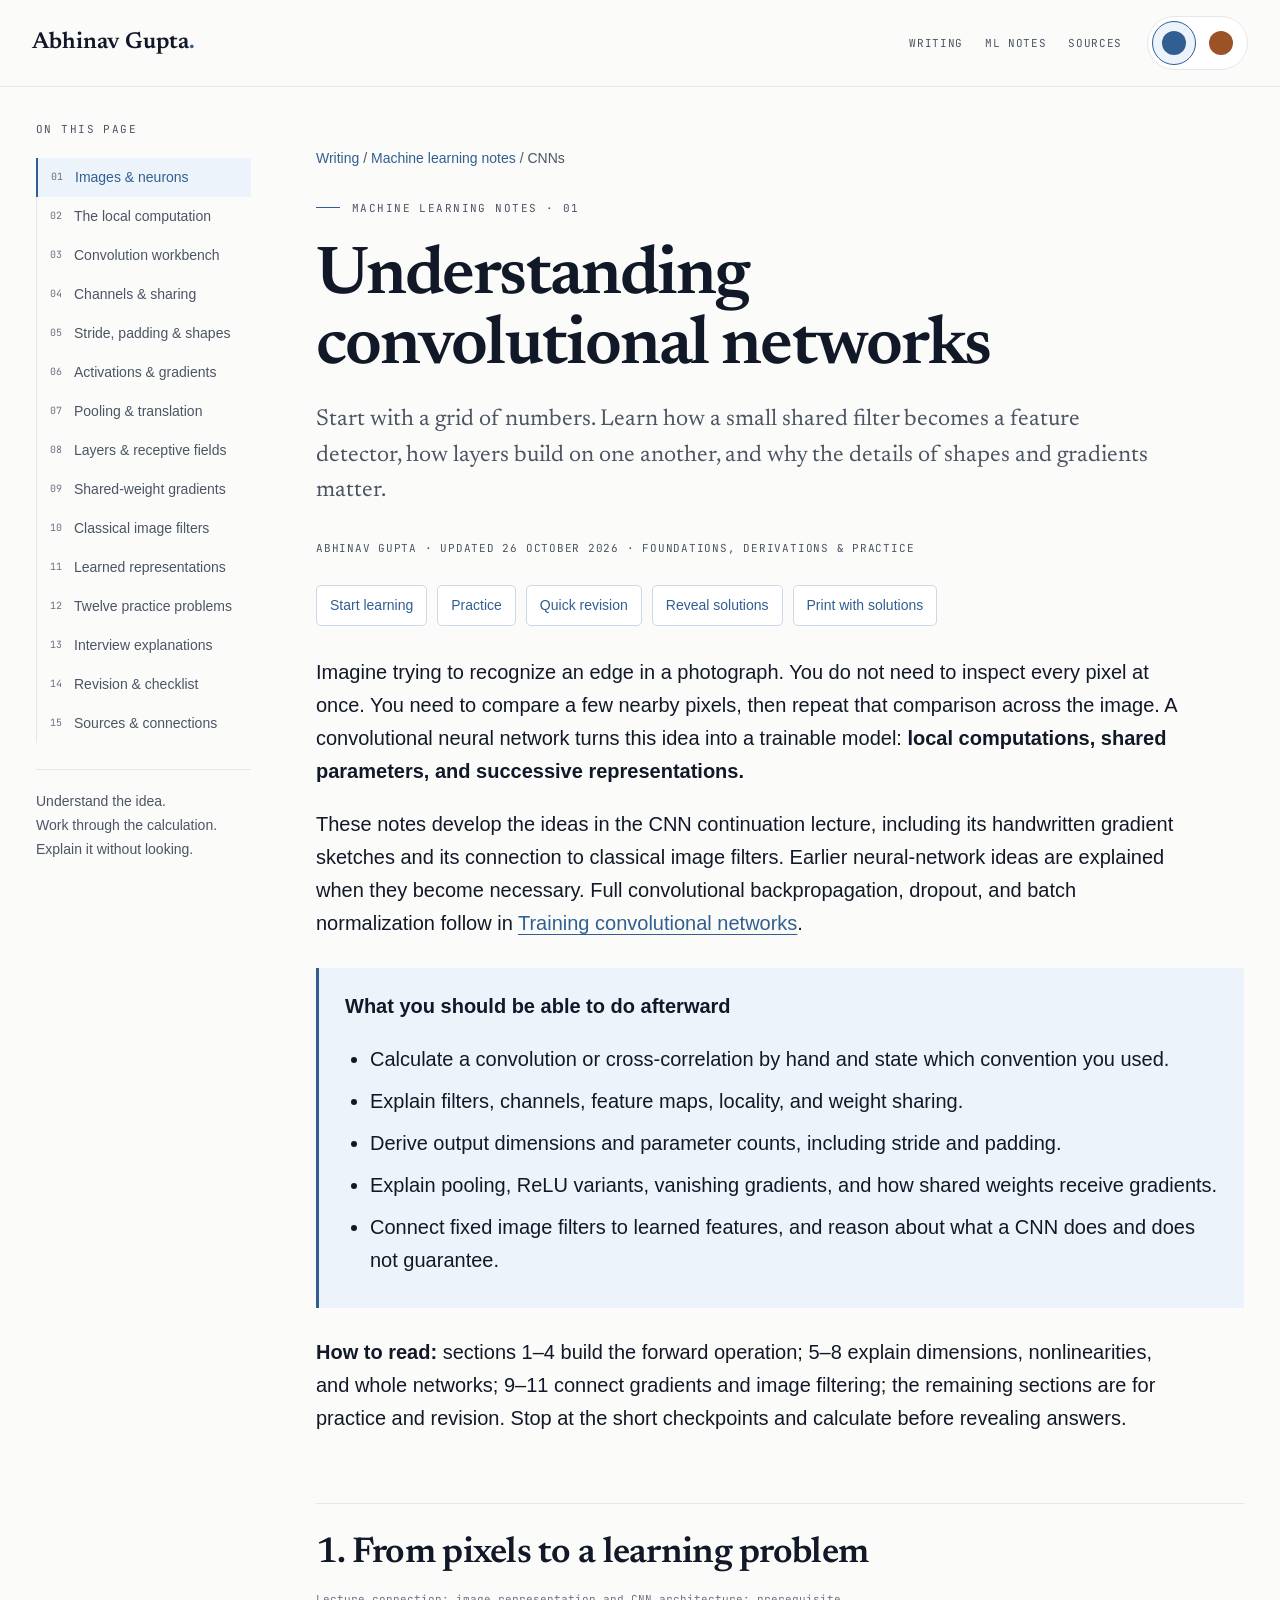
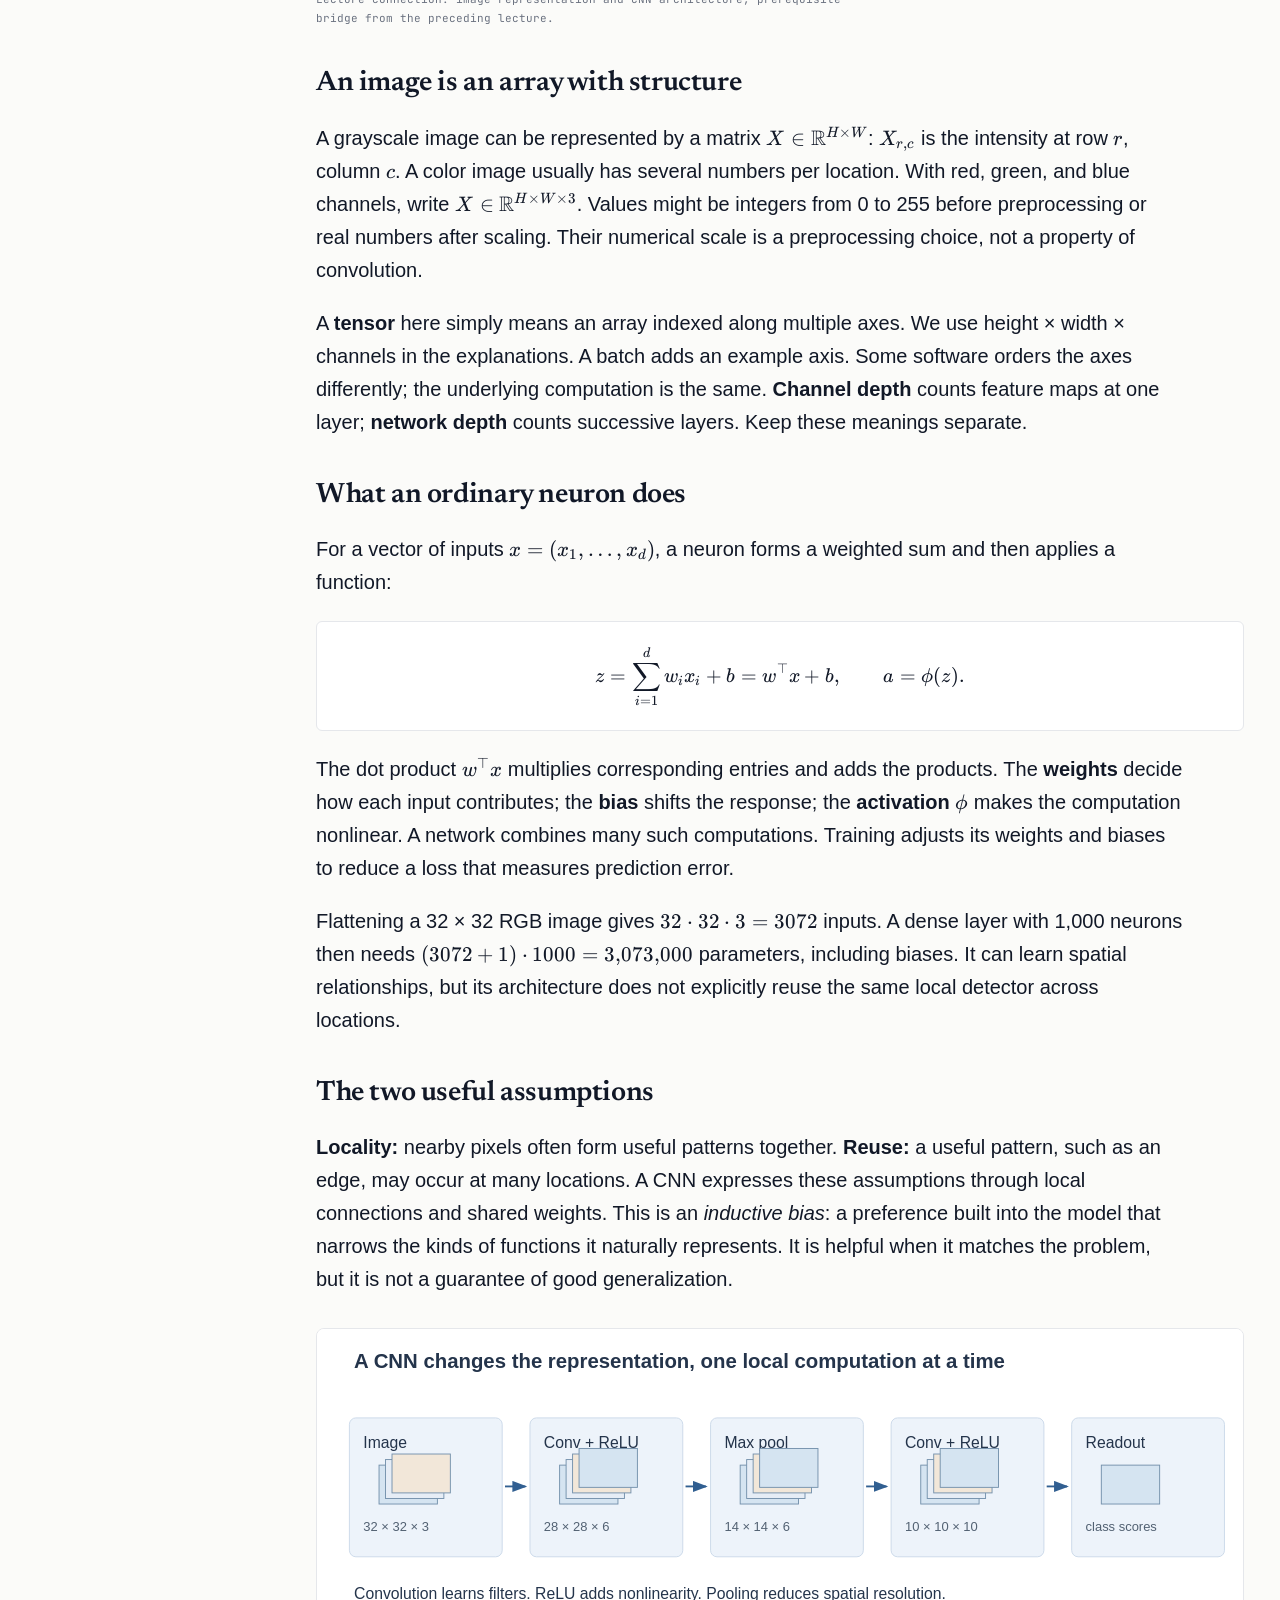
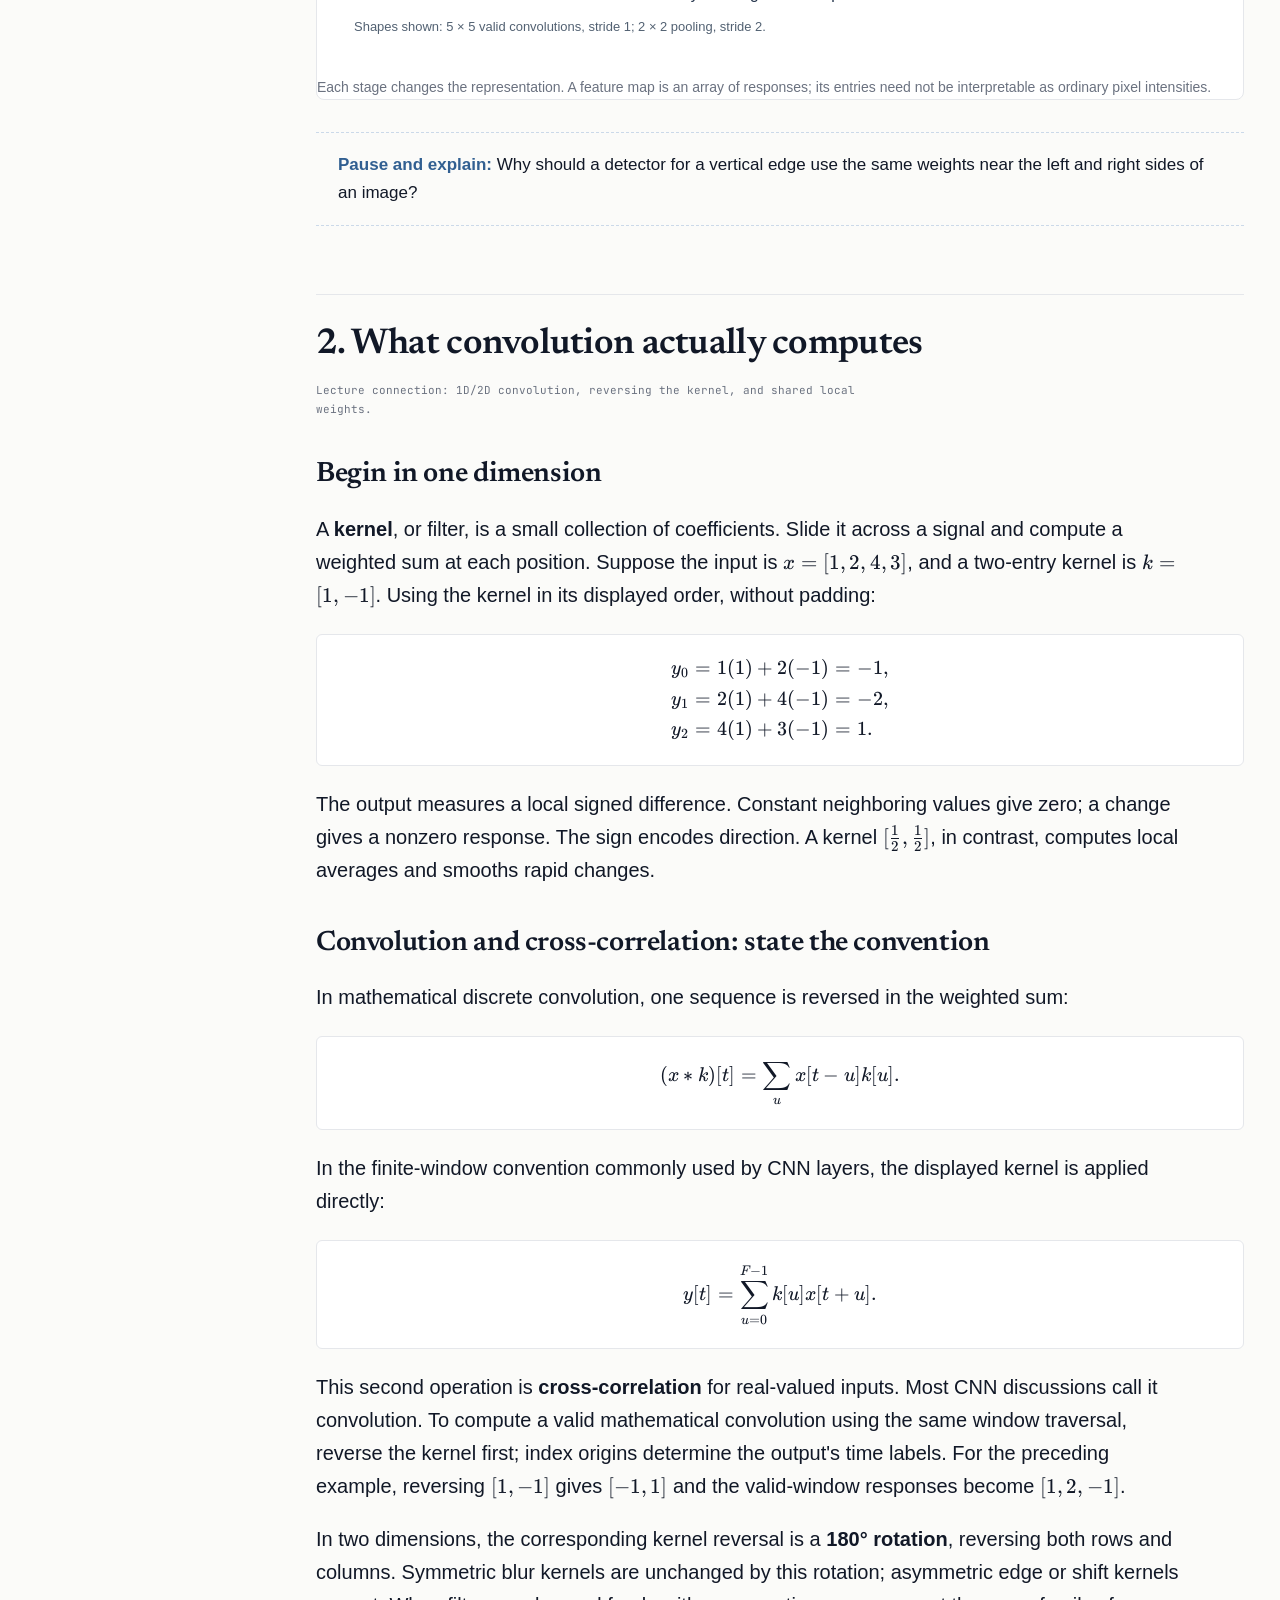
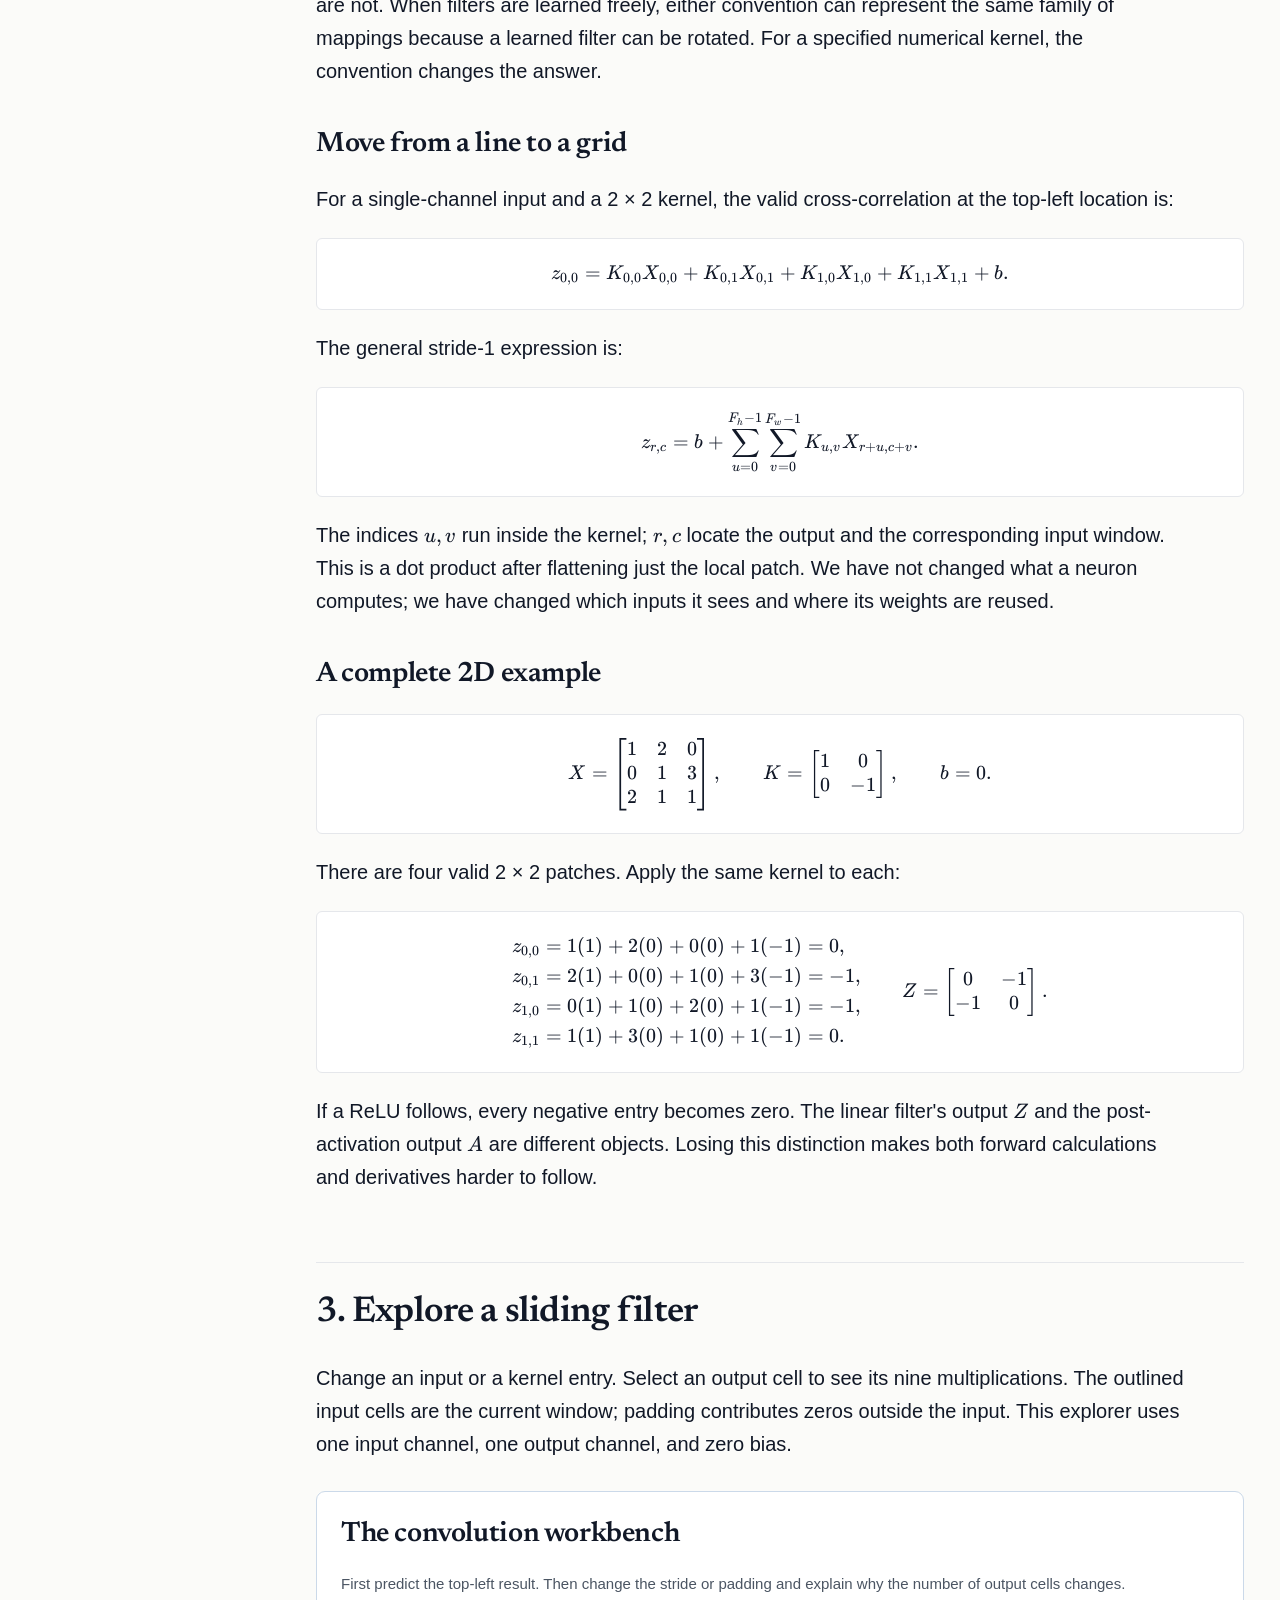
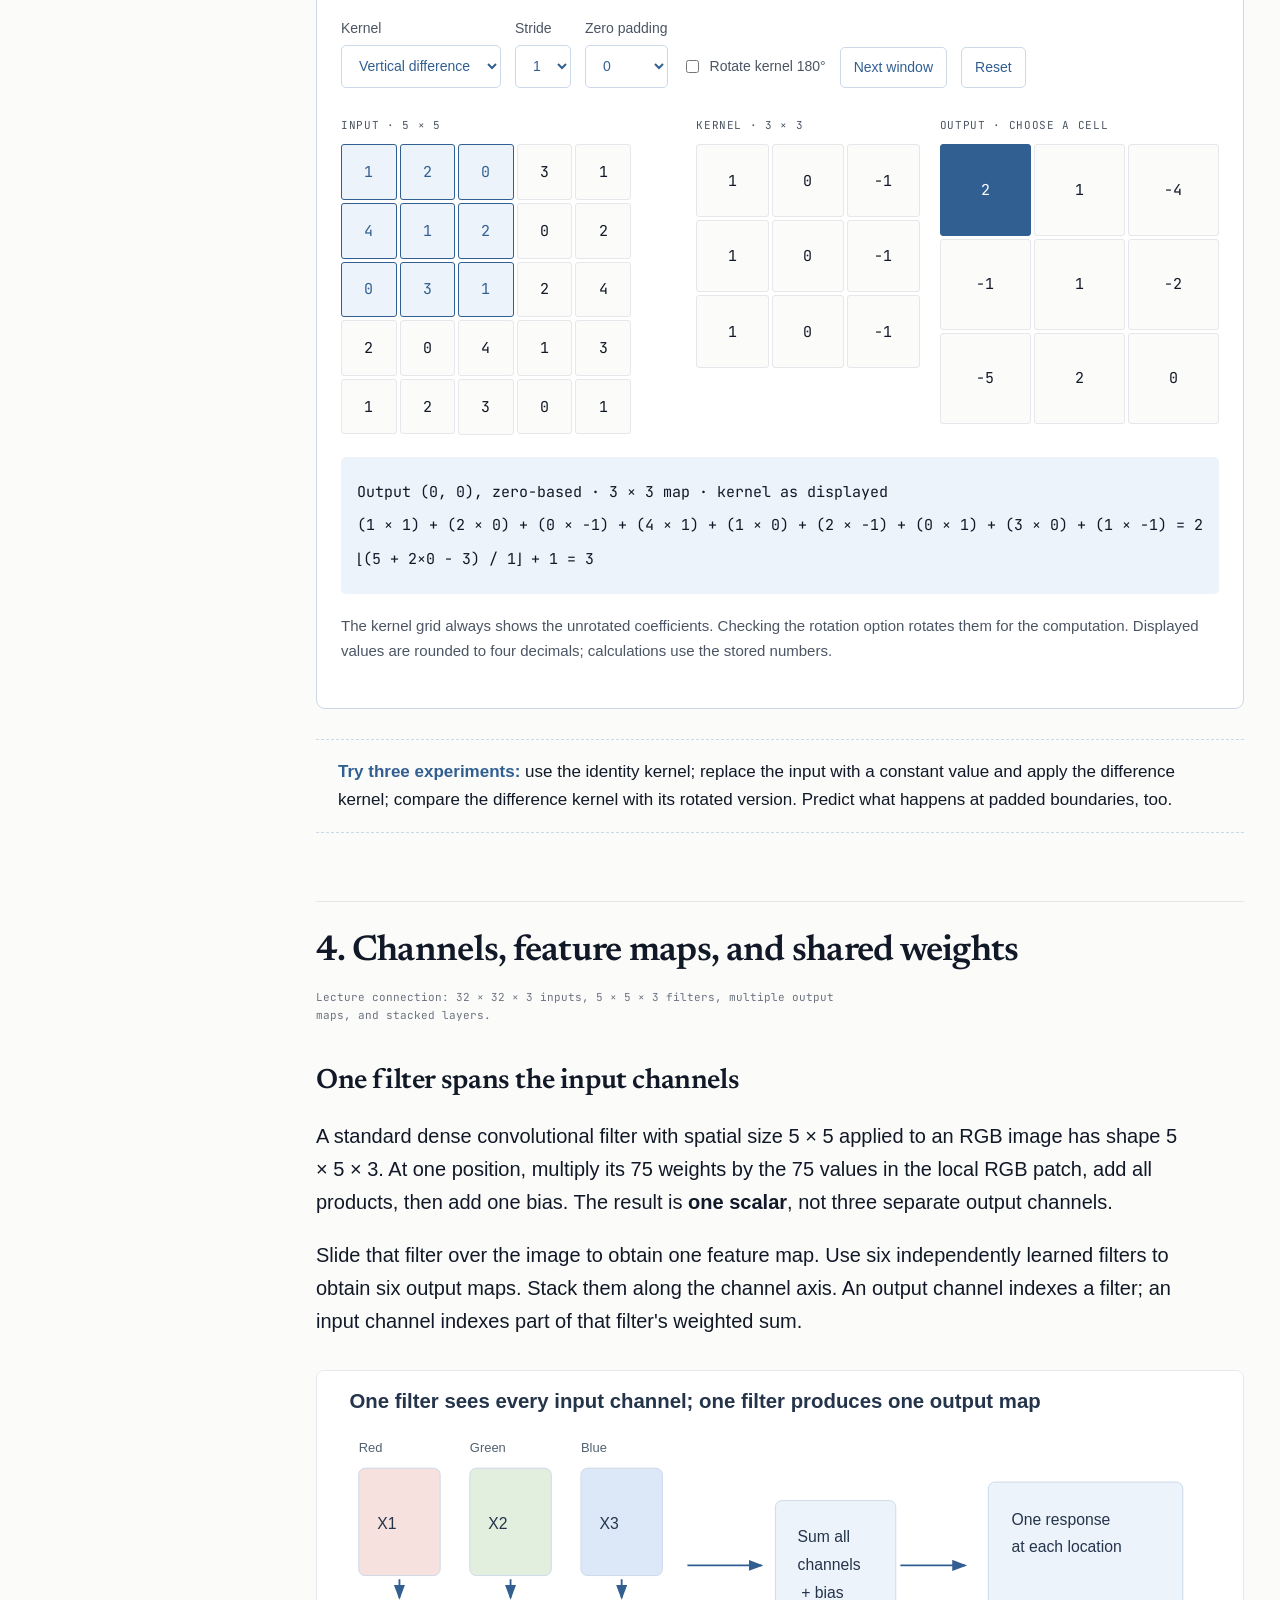
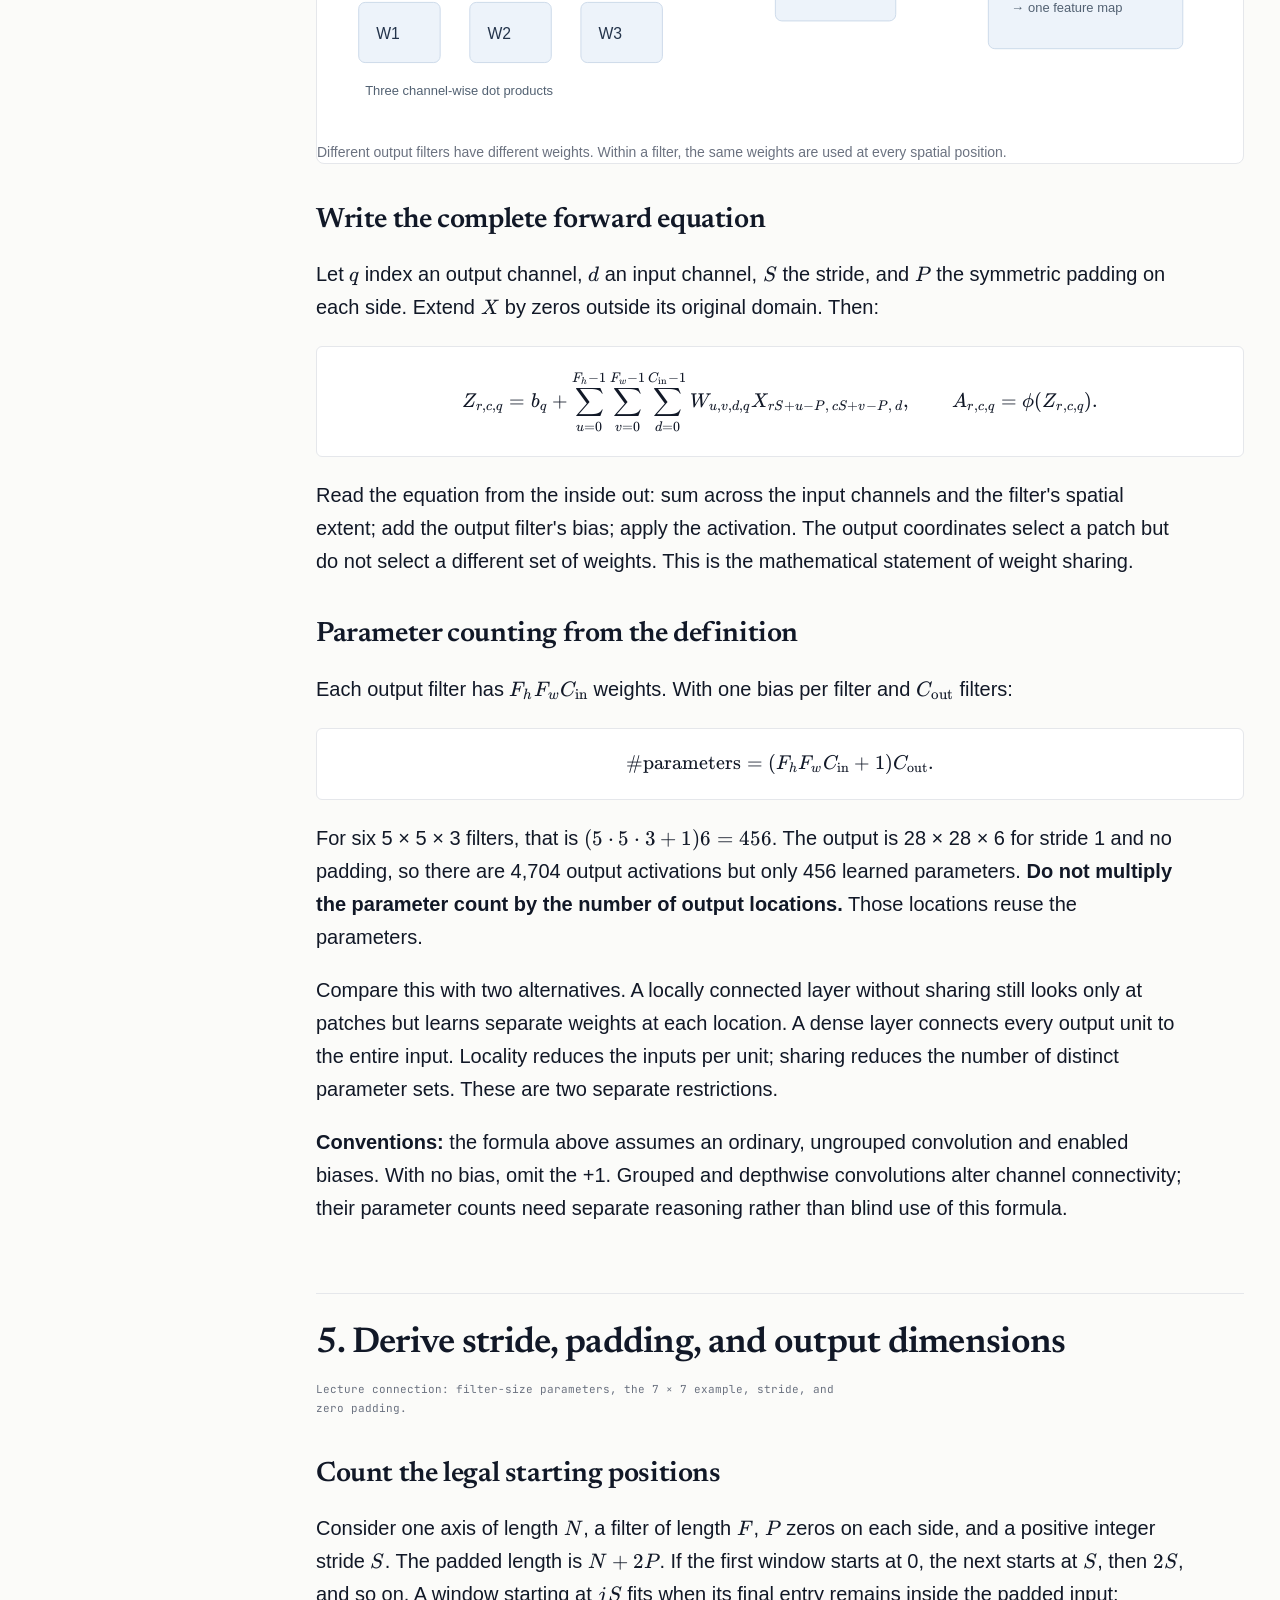
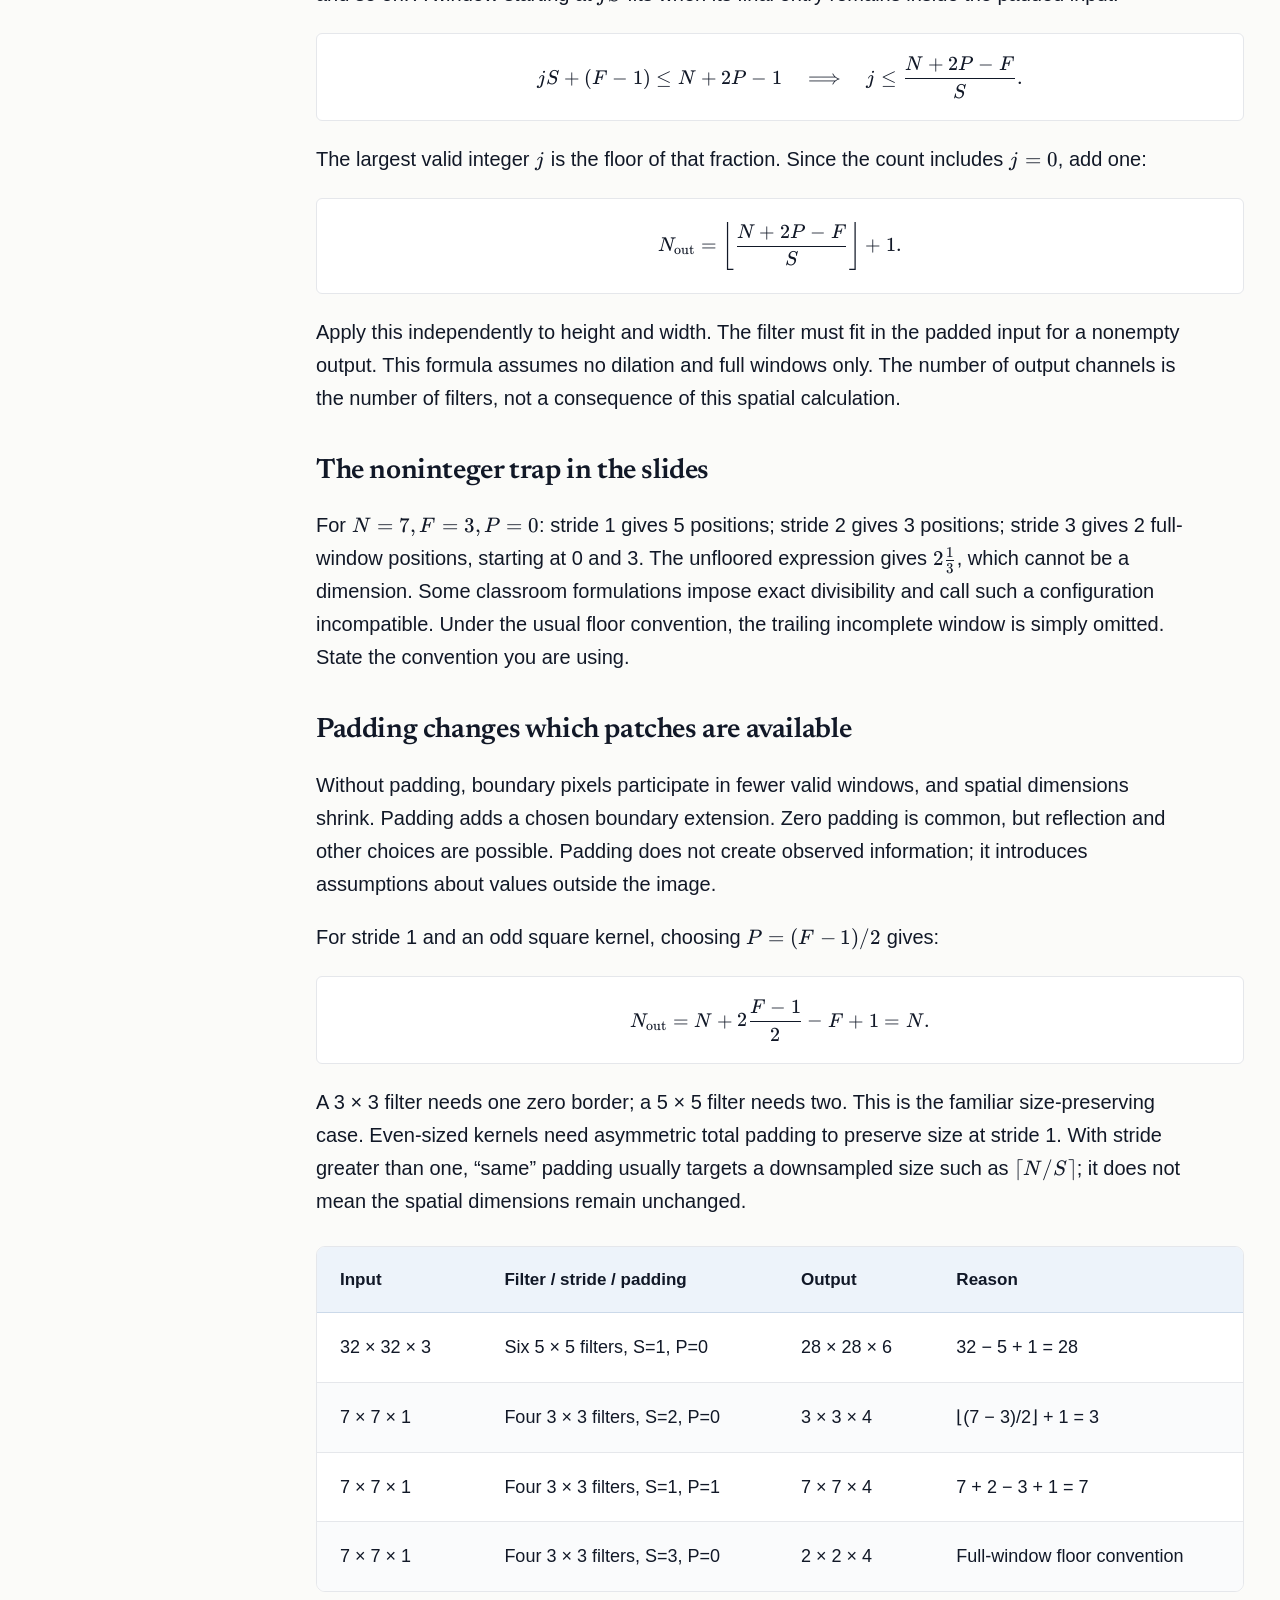
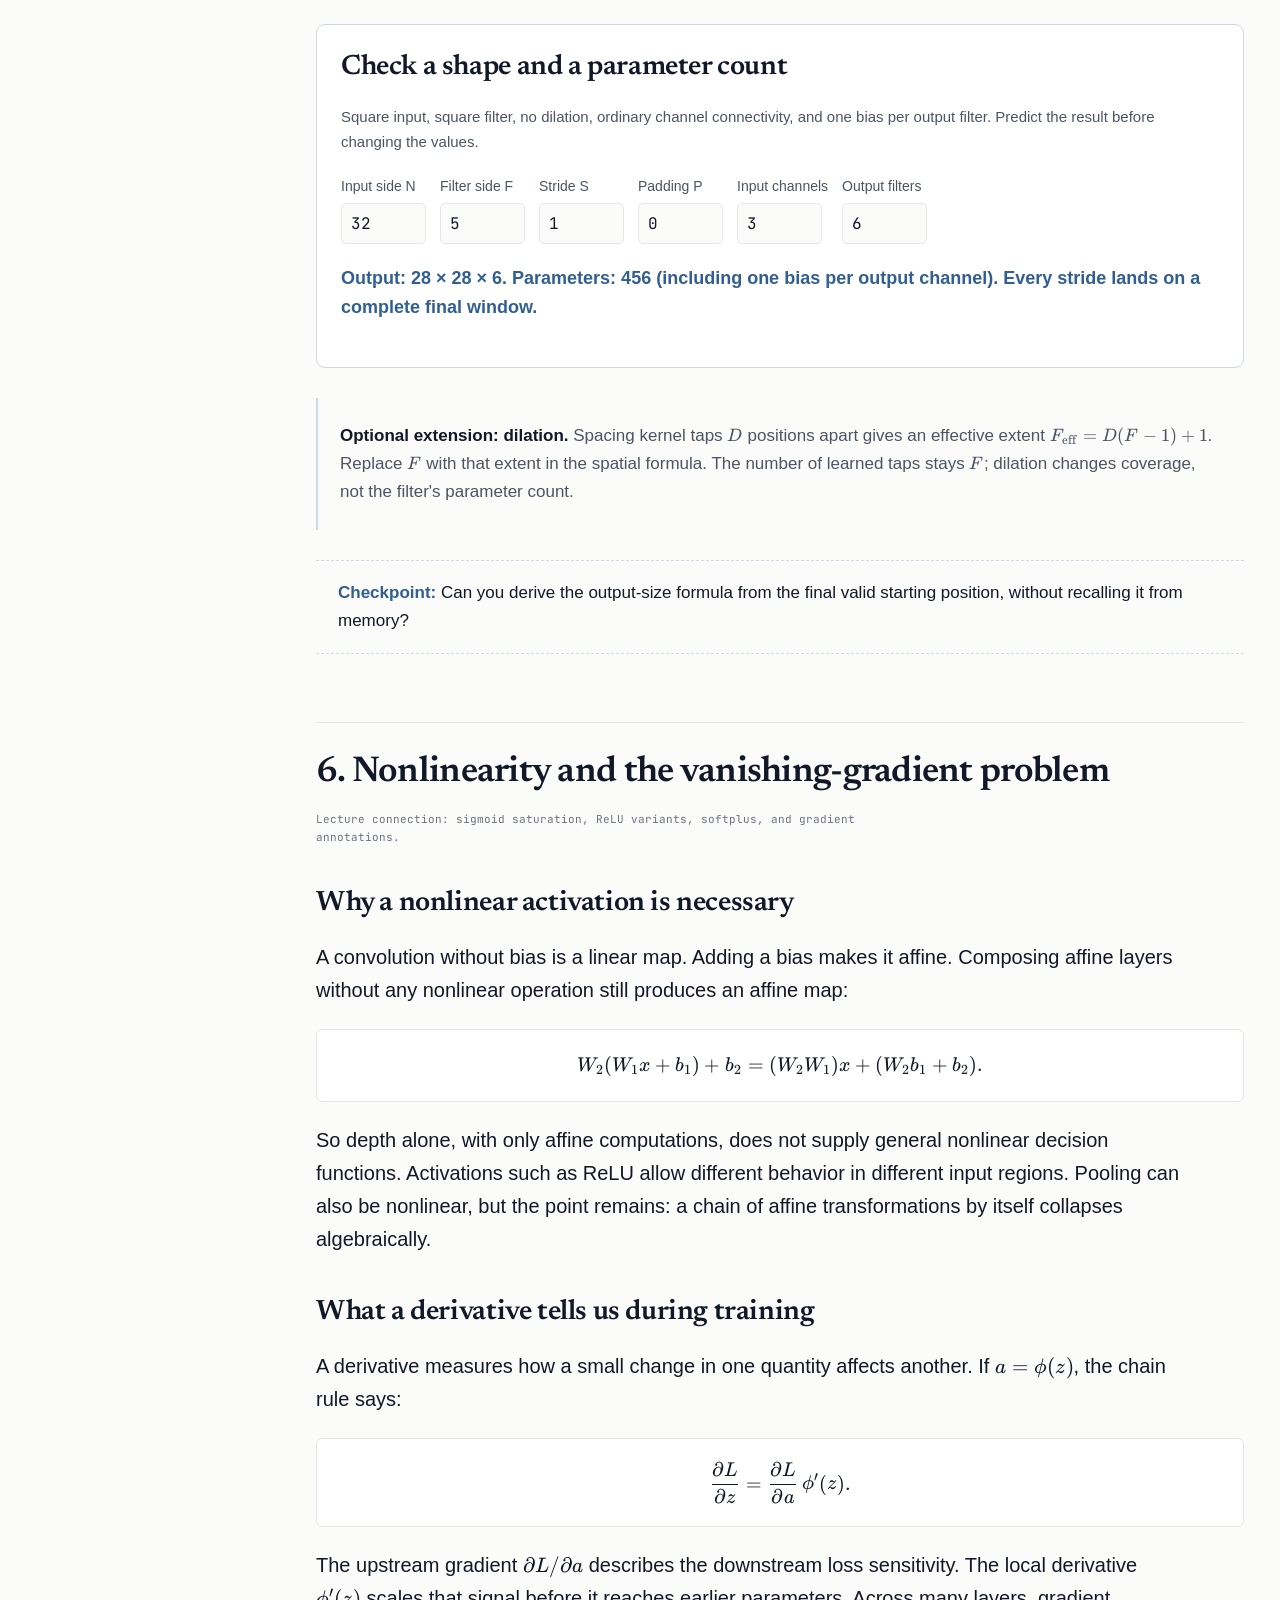
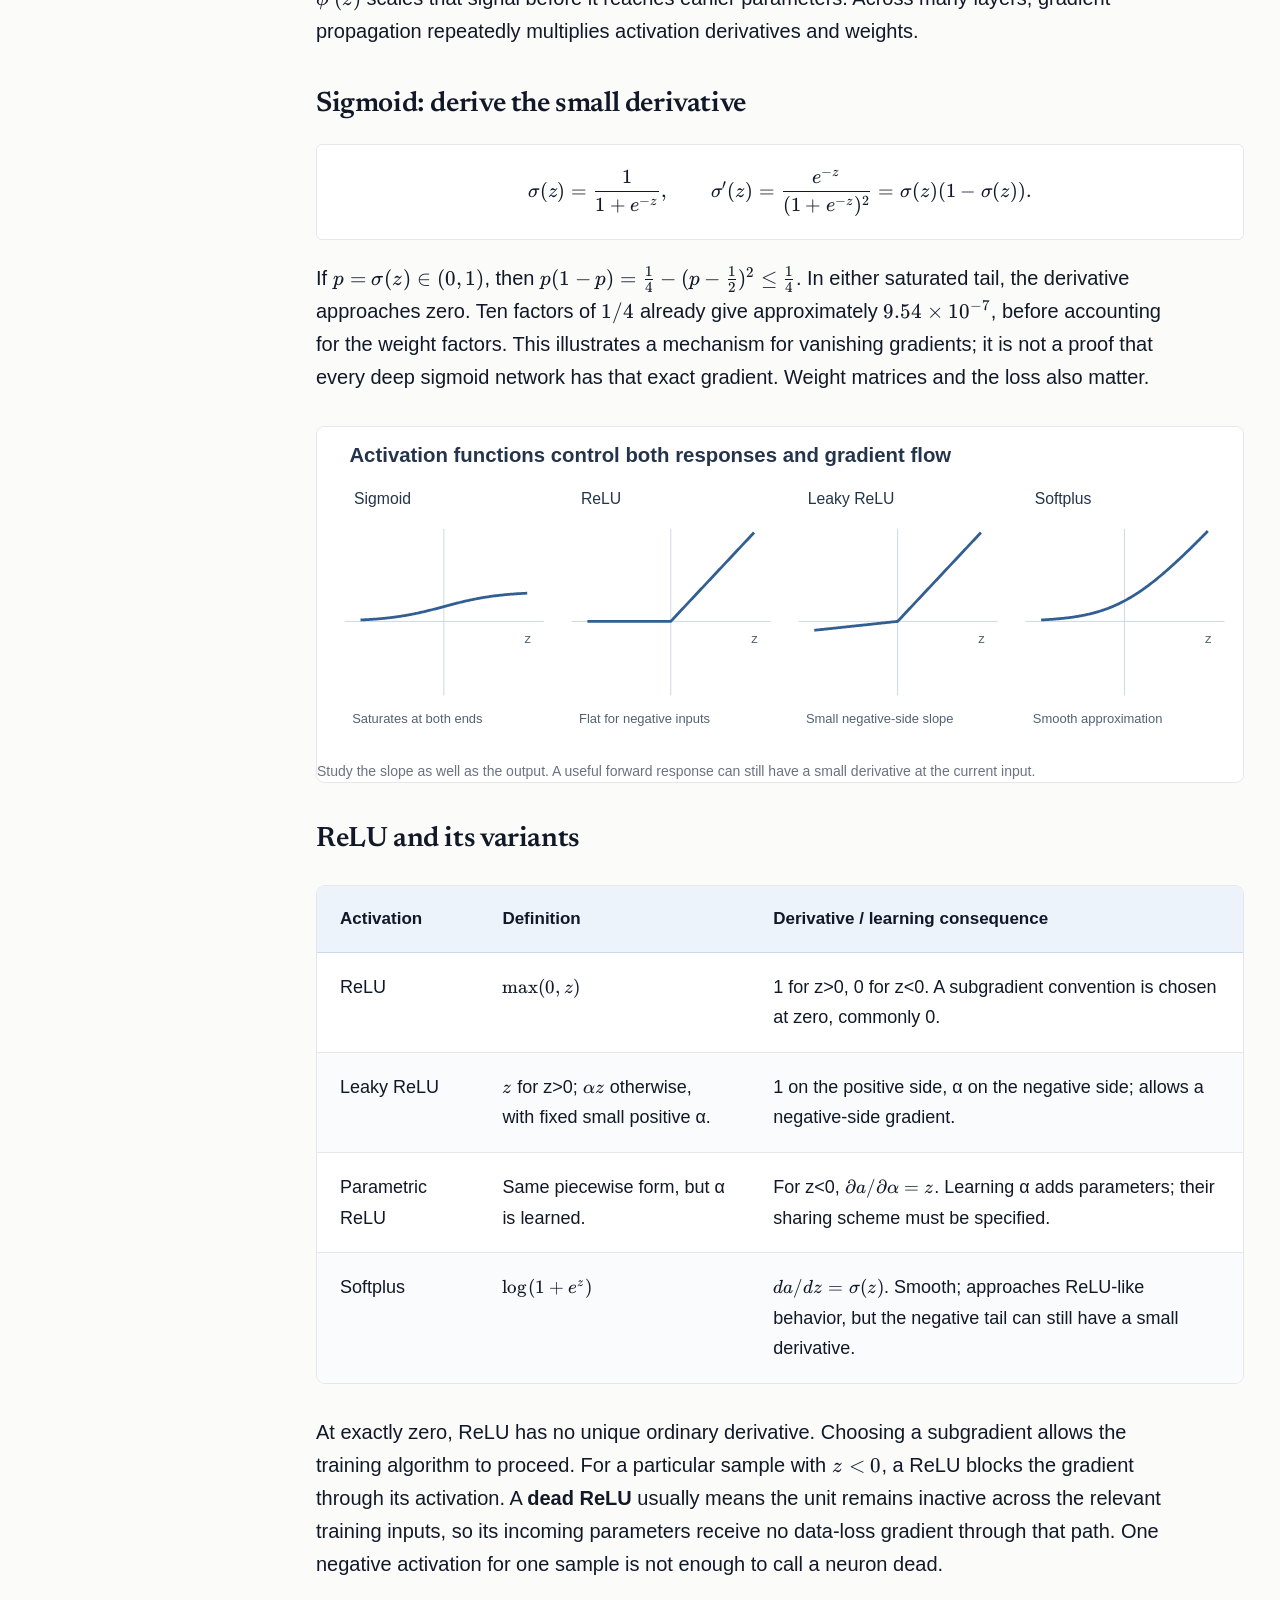
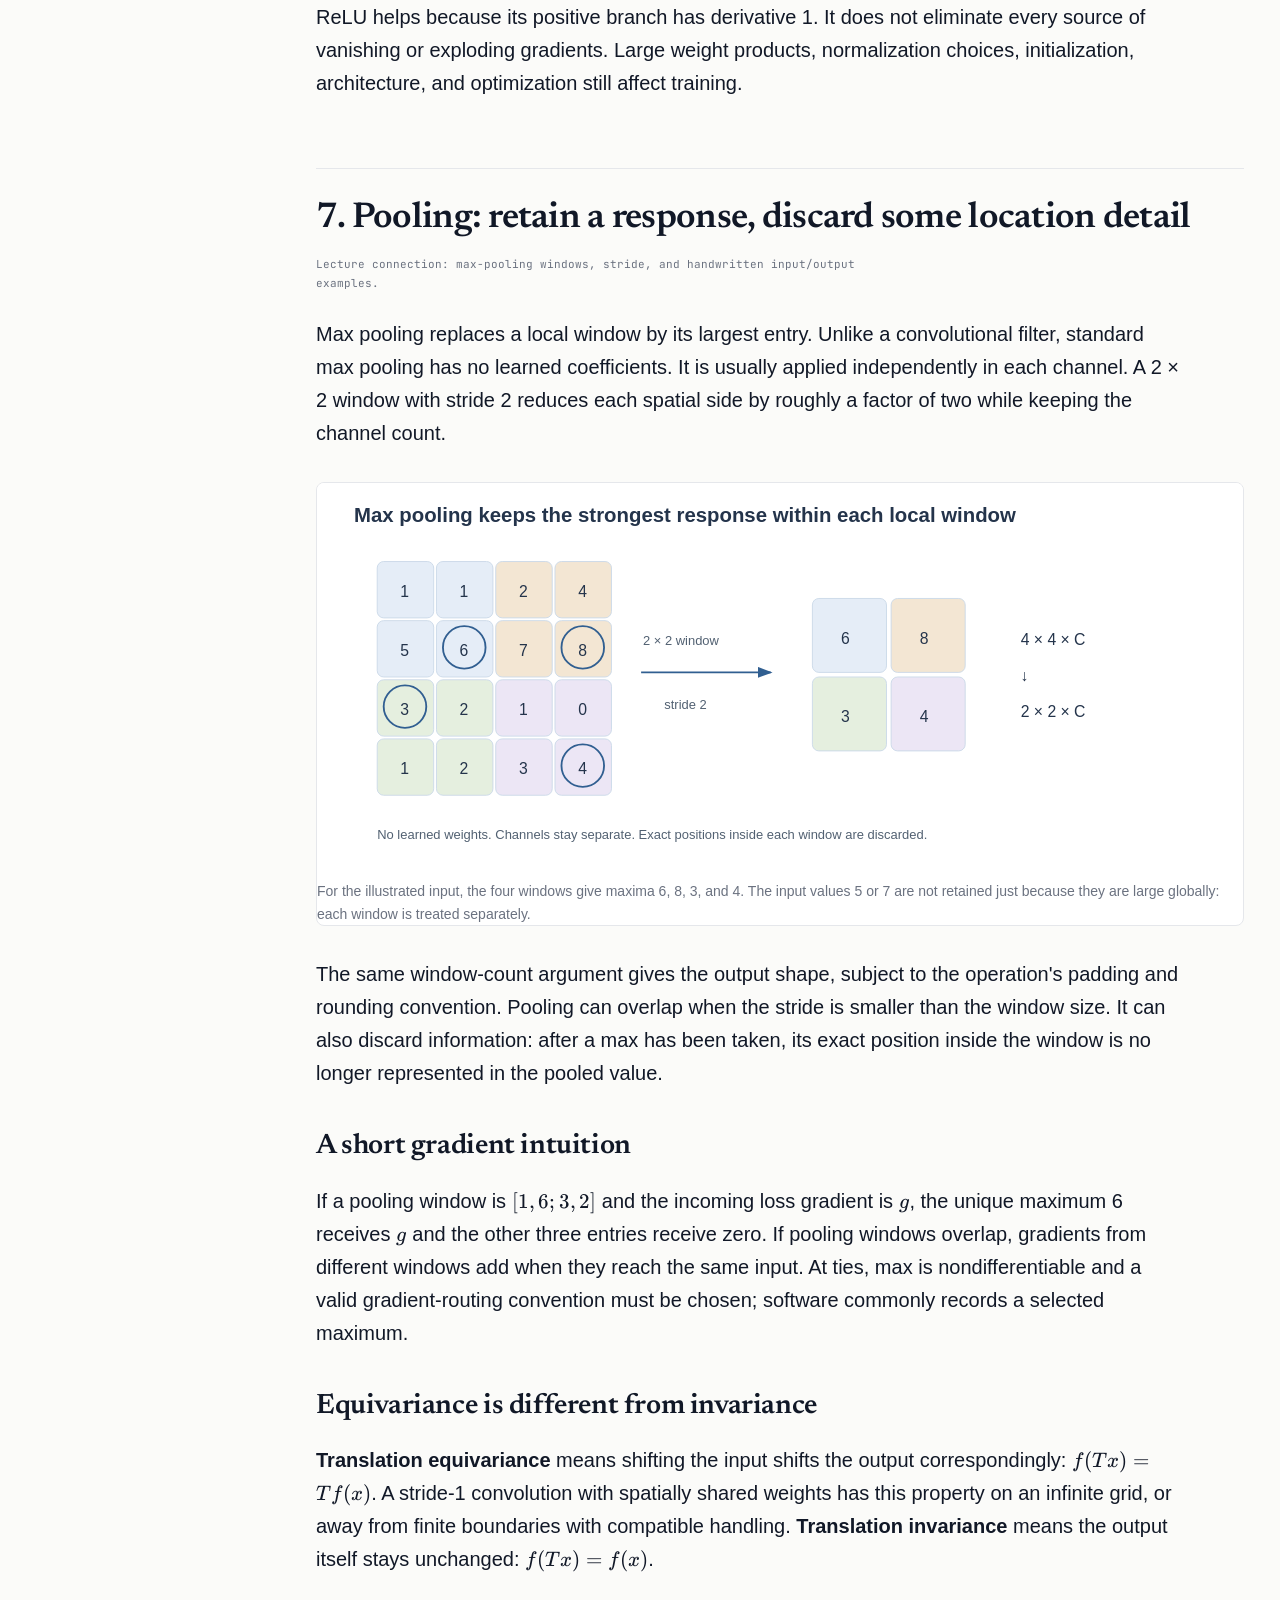
==== commit 75cc72bf: "Add CNN training notes with validated backpropagation and normalization" ====
--- a/writing/cnn-foundations.html
+++ b/writing/cnn-foundations.html
@@ -12,7 +12,7 @@
 <div class="chapter-tools"><a href="#learning-goals">Start learning</a><a href="#practice">Practice</a><a href="#revision">Quick revision</a><button type="button" data-toggle-solutions>Reveal solutions</button><button type="button" data-print>Print with solutions</button></div>
 <a class="resume-link" data-resume hidden></a>
 <p>Imagine trying to recognize an edge in a photograph. You do not need to inspect every pixel at once. You need to compare a few nearby pixels, then repeat that comparison across the image. A convolutional neural network turns this idea into a trainable model: <strong>local computations, shared parameters, and successive representations.</strong></p>
-<p>These notes develop the ideas in the CNN continuation lecture, including its handwritten gradient sketches and its connection to classical image filters. Earlier neural-network ideas are explained when they become necessary. Full convolutional backpropagation, dropout, and batch normalization belong to the next chapter.</p>
+<p>These notes develop the ideas in the CNN continuation lecture, including its handwritten gradient sketches and its connection to classical image filters. Earlier neural-network ideas are explained when they become necessary. Full convolutional backpropagation, dropout, and batch normalization follow in <a href="cnn-training.html">Training convolutional networks</a>.</p>
 <div class="learning-goals" id="learning-goals"><p><strong>What you should be able to do afterward</strong></p><ul><li>Calculate a convolution or cross-correlation by hand and state which convention you used.</li><li>Explain filters, channels, feature maps, locality, and weight sharing.</li><li>Derive output dimensions and parameter counts, including stride and padding.</li><li>Explain pooling, ReLU variants, vanishing gradients, and how shared weights receive gradients.</li><li>Connect fixed image filters to learned features, and reason about what a CNN does and does not guarantee.</li></ul></div>
 <p><strong>How to read:</strong> sections 1–4 build the forward operation; 5–8 explain dimensions, nonlinearities, and whole networks; 9–11 connect gradients and image filtering; the remaining sections are for practice and revision. Stop at the short checkpoints and calculate before revealing answers.</p>
 <details class="mobile-contents"><summary>Contents · choose a section</summary><nav aria-label="Chapter contents"><ul><li><a href="#images">01 · Images &amp; neurons</a></li><li><a href="#convolution">02 · The local computation</a></li><li><a href="#explorer">03 · Convolution workbench</a></li><li><a href="#channels">04 · Channels &amp; sharing</a></li><li><a href="#shapes">05 · Stride, padding &amp; shapes</a></li><li><a href="#activations">06 · Activations &amp; gradients</a></li><li><a href="#pooling">07 · Pooling &amp; translation</a></li><li><a href="#networks">08 · Layers &amp; receptive fields</a></li><li><a href="#gradients">09 · Shared-weight gradients</a></li><li><a href="#filters">10 · Classical image filters</a></li><li><a href="#features">11 · Learned representations</a></li><li><a href="#practice">12 · Twelve practice problems</a></li><li><a href="#interviews">13 · Interview explanations</a></li><li><a href="#revision">14 · Revision &amp; checklist</a></li><li><a href="#references">15 · Sources &amp; connections</a></li></ul></nav></details>
@@ -163,7 +163,7 @@
 <p>Use the earlier 3 × 3 input and 2 × 2 kernel, and suppose \(\delta=\begin{bmatrix}1&amp;2\\3&amp;4\end{bmatrix}\). The top-left kernel coefficient multiplies input entries 1, 2, 0, and 1 at the four positions. Therefore:</p>
 <div class="math-block">\[\frac{\partial L}{\partial K_{0,0}}=1(1)+2(2)+3(0)+4(1)=9,\qquad\frac{\partial L}{\partial b}=1+2+3+4=10.\]</div>
 <p>For the bottom-right coefficient, the inputs are 1, 3, 1, and 1, giving \(1+6+3+4=14\). Different positions can reinforce or oppose each other, so shared-gradient contributions can cancel. Gradient descent updates a coefficient with \(w\leftarrow w-\eta\,\partial L/\partial w\), where \(\eta&gt;0\) is the learning rate.</p>
-<div class="aside-note"><p><strong>Boundary of this chapter:</strong> the following chapter will derive gradients with respect to earlier activations and complete convolutional backpropagation, then cover dropout and batch normalization. The shared-weight argument is included here because it appears in the lecture's annotations and explains how a reusable detector can be learned.</p></div>
+<div class="aside-note"><p><strong>Boundary of this chapter:</strong> <a href="cnn-training.html">the following chapter</a> derives gradients with respect to earlier activations and completes convolutional backpropagation, then covers dropout and batch normalization. The shared-weight argument is included here because it appears in the lecture's annotations and explains how a reusable detector can be learned.</p></div>
 
 <h2 id="filters">10. Classical image filters: interpret the numbers</h2>
 <p class="section-source">Lecture connection: averaging, thresholding, shifts, blurring, edge detection, sharpening, and families of fixed filters.</p>
@@ -235,7 +235,7 @@
 <p>The source slides include administrative reminders and suggested further reading. Those reminders are omitted from the learning narrative. The substantive topics, including the activation variants, handwritten gradient argument, fixed-filter examples, and historical discussion, are represented above. The transform and descriptor families are introduced at the lecture's suggested-reading level rather than treated as a complete signal-processing course.</p>
 <ul class="sources-list"><li><a href="https://cs231n.github.io/convolutional-networks/">Stanford CS231n: convolutional networks</a> — additional architecture and layer examples; several source slides acknowledge CS231n.</li><li><a href="https://docs.pytorch.org/docs/stable/generated/torch.nn.Conv2d.html">PyTorch Conv2d documentation</a> — an implementation reference for cross-correlation, tensor layout, and output dimensions.</li><li><a href="https://katex.org/">KaTeX</a> — locally bundled mathematical typesetting, distributed under its MIT license.</li></ul>
 <h3>What connects next?</h3>
-<p><strong>CNN training:</strong> derive gradients with respect to inputs, complete the backward pass, and understand dropout and batch normalization. <strong>Linear algebra and calculus:</strong> dot products, linear maps, partial derivatives, and the chain rule deepen the arguments used here. <strong>Probability and statistics:</strong> distributions, expectation, covariance, likelihood, and Gaussian models will support the later statistical-learning chapters.</p>
+<p><strong><a href="cnn-training.html">CNN training:</a></strong> derive gradients with respect to inputs, complete the backward pass, and understand dropout and batch normalization. <strong>Linear algebra and calculus:</strong> dot products, linear maps, partial derivatives, and the chain rule deepen the arguments used here. <strong>Probability and statistics:</strong> distributions, expectation, covariance, likelihood, and Gaussian models will support the later statistical-learning chapters.</p>
 <p>New chapters and foundation notes will appear on the <a href="machine-learning.html">machine learning notes index</a> as they are completed.</p>
-<div class="chapter-end"><a href="machine-learning.html">← All machine learning notes</a><a href="#learning-goals">Return to learning goals ↑</a></div>
+<div class="chapter-end"><a href="machine-learning.html">← All machine learning notes</a><a href="cnn-training.html">Next: Training convolutional networks →</a></div>
 <footer><a href="../index.html#writing">Abhinav Gupta · Writing</a><span>Personal notes · Keep asking why.</span></footer></main></div></body></html>
--- a/writing/assets/ml-notes.css
+++ b/writing/assets/ml-notes.css
@@ -18,8 +18,11 @@
 .formula-result{font-size:18px;color:var(--accent);font-weight:600}.checklist label{display:flex;align-items:baseline;gap:12px;margin:13px 0}.checklist input{accent-color:var(--accent);width:18px;height:18px;flex-shrink:0}.checklist{padding:0;list-style:none}.checklist li{margin:0}.chapter-end{display:flex;flex-wrap:wrap;justify-content:space-between;gap:16px;margin:36px 0}
 .exercise{scroll-margin-top:100px}.exercise details[data-hint]{background:var(--paper);border-style:dashed}.exercise details[data-hint] summary{font-size:16px;padding:14px 0}.exercise details[data-solution] summary{font-size:17px}.exercise>h3{margin-top:42px}
 .resume-link[hidden]{display:none}
+.training-table{font-size:16px;min-width:680px}.training-table th,.training-table td{padding:14px 16px;font-size:16px}.training-table input[type=number]{width:85px;max-width:100%;padding:9px 6px;border:1px solid var(--accent-line);border-radius:4px;font:16px var(--mono);color:var(--ink);background:var(--paper)}.training-table input[type=checkbox]{width:22px;height:22px;accent-color:var(--accent)}.lab-controls input:disabled{opacity:.5}
+#bn-eps{width:128px}#batchnorm-lab .training-table{min-width:0;table-layout:fixed}#batchnorm-lab .training-table th,#batchnorm-lab .training-table td{min-width:0;padding:12px 8px;font-size:15px;overflow-wrap:anywhere}#batchnorm-lab .training-table input[type=number]{width:74px}
 .sources-list{font-size:17px}.tag{font:11px var(--mono);color:var(--muted)}.resume-link{display:inline-block}.reading-status{font-size:14px;color:var(--muted)}
 @media(max-width:1120px){.mobile-contents{display:block}.layout{max-width:1000px}.rail{display:none}}
 @media(max-width:650px){.lab{padding:18px 14px}.lab-grids{grid-template-columns:1fr 1fr;gap:14px}.lab-grids>div:last-child{grid-column:1/-1}.lab-grids>div:last-child .number-grid{max-width:225px}.chapter-deck{font-size:22px!important}.math-block{font-size:17px}.lead-question{font-size:27px}.number-grid input,.number-grid button{font-size:14px}.chapter-tools{gap:8px}.chapter-tools button,.chapter-tools a{font-size:13px}}
 @media(prefers-reduced-motion:reduce){*{scroll-behavior:auto!important}}
 @media print{.chapter-tools,.mobile-contents,.lab-controls,.resume-link,.stop-point button,.skip-link{display:none!important}.math-block{overflow:visible;border:0;padding:4px 0;font-size:11pt}.lab{break-inside:avoid;padding:12px}.lab-grids{display:flex;gap:20px}.lab-grids>div{flex:1}.lab-help,.lab-result{font-size:9pt}.number-grid input,.number-grid button{font-size:9pt}.chapter-deck{font-size:16pt!important}.figure-frame{border:0}.aside-note{font-size:10pt}.learning-goals{padding:12px}.chapter-meta{font-size:8pt}.chapter-list li{break-inside:avoid}.katex-display{overflow:visible!important}.section-source{font-size:8pt}.checklist input{width:12px;height:12px}}
+@media print{.training-table,#batchnorm-lab .training-table{min-width:0}.training-table th,.training-table td,#batchnorm-lab .training-table th,#batchnorm-lab .training-table td{font-size:9pt;padding:8px}.training-table input[type=number]{width:65px;font-size:9pt;padding:5px}.training-table input[type=checkbox]{width:13px;height:13px}}
